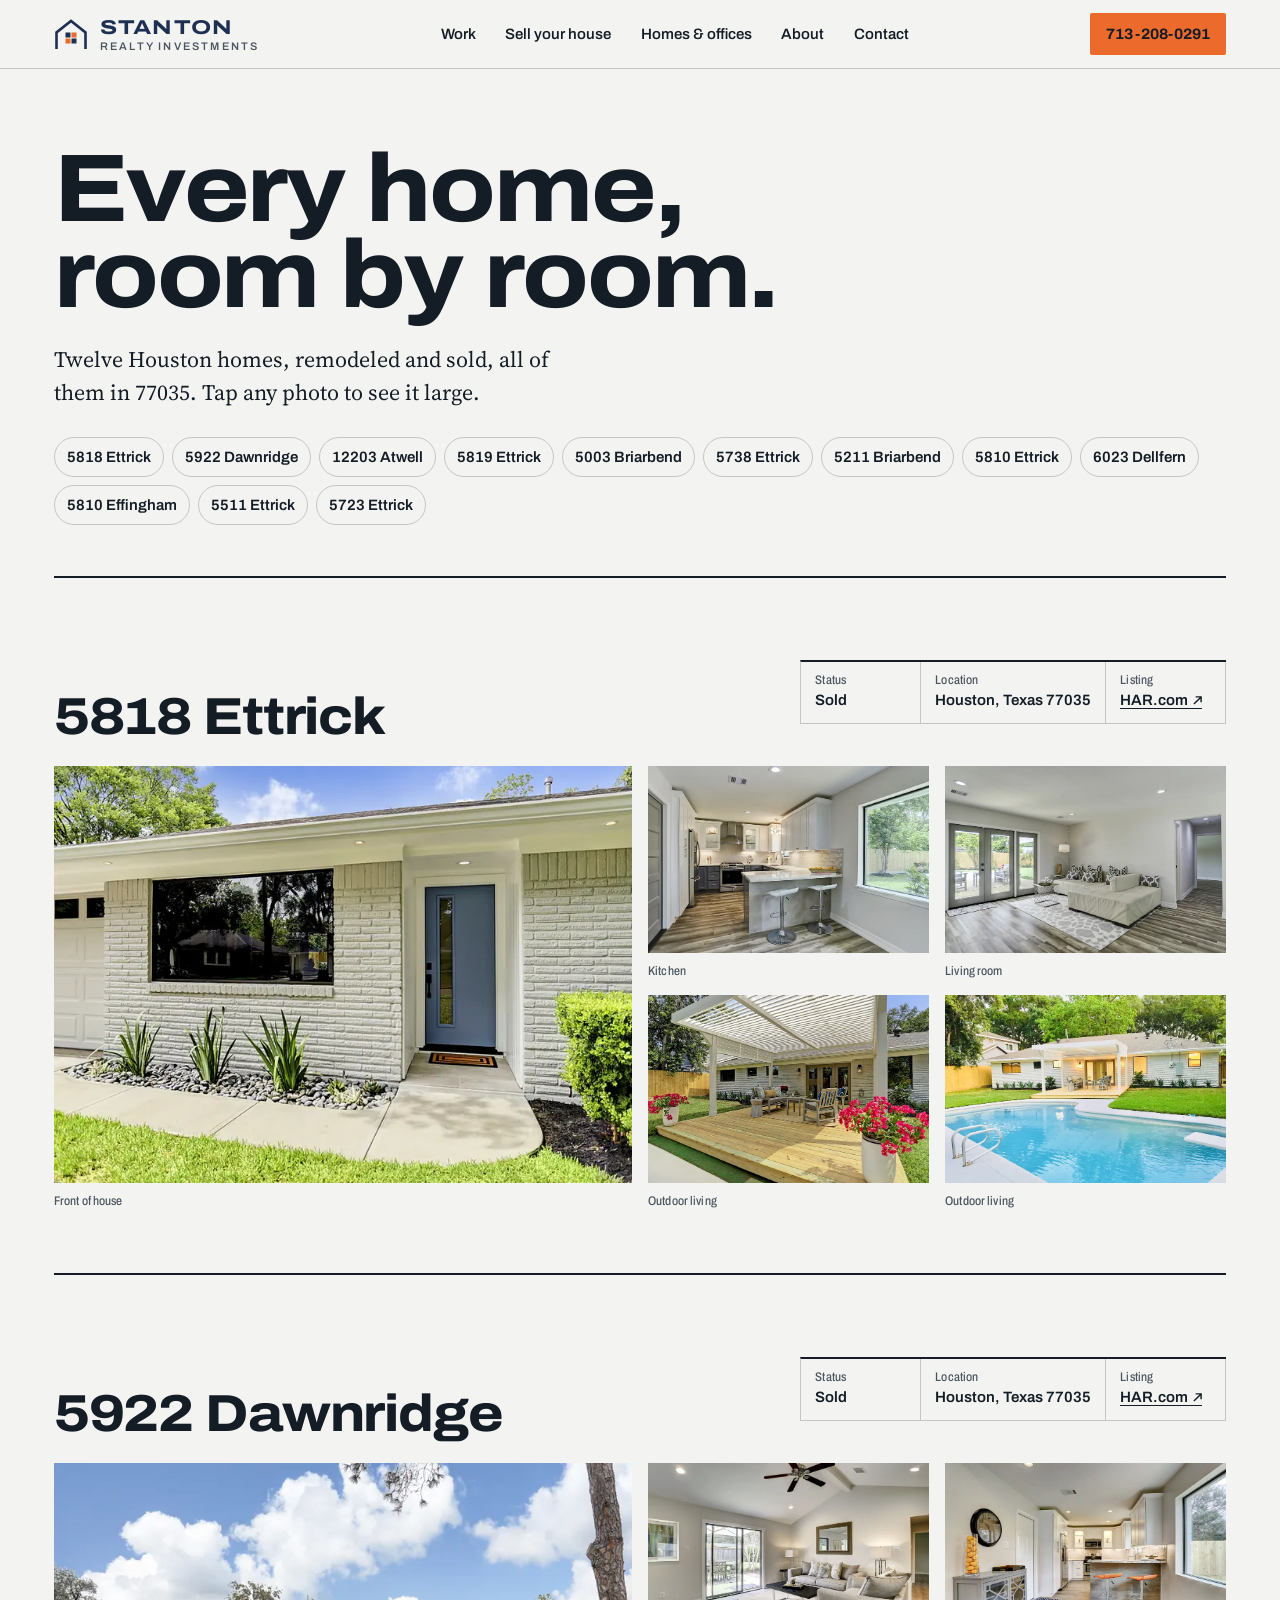
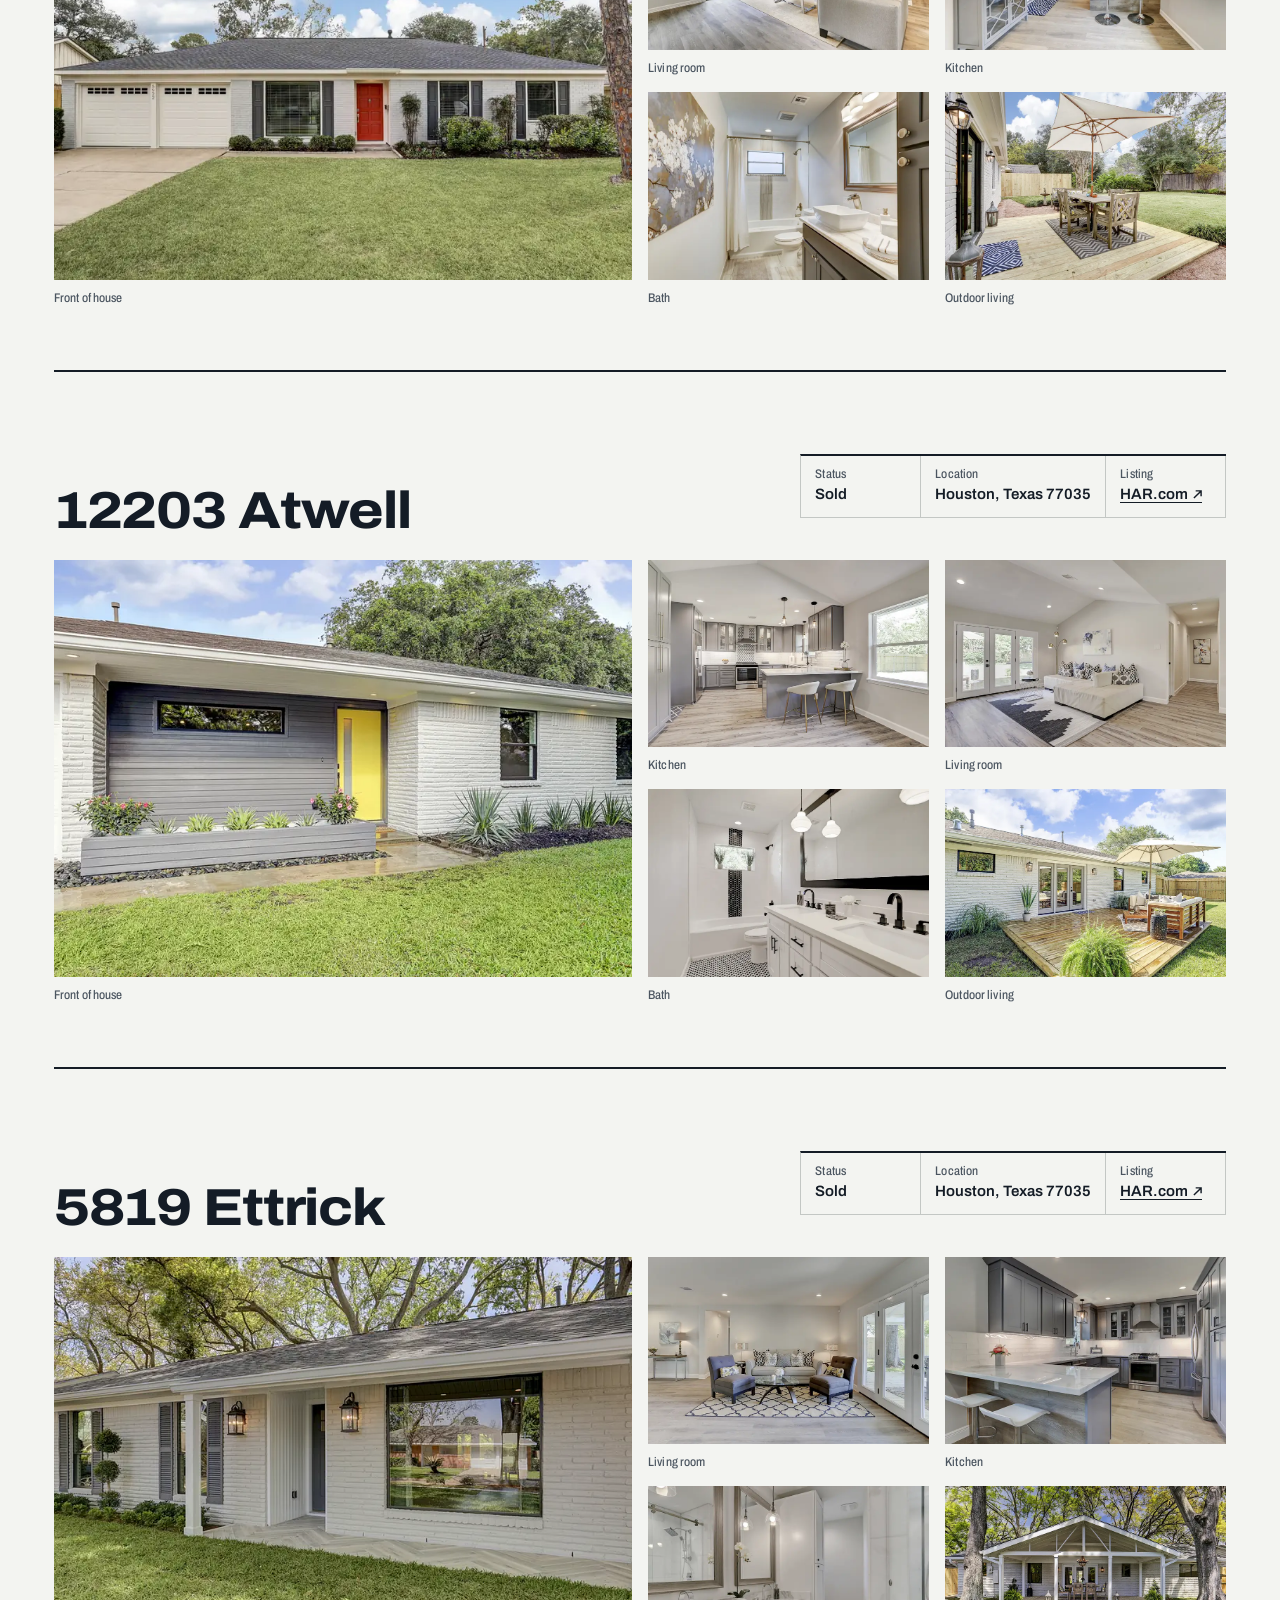
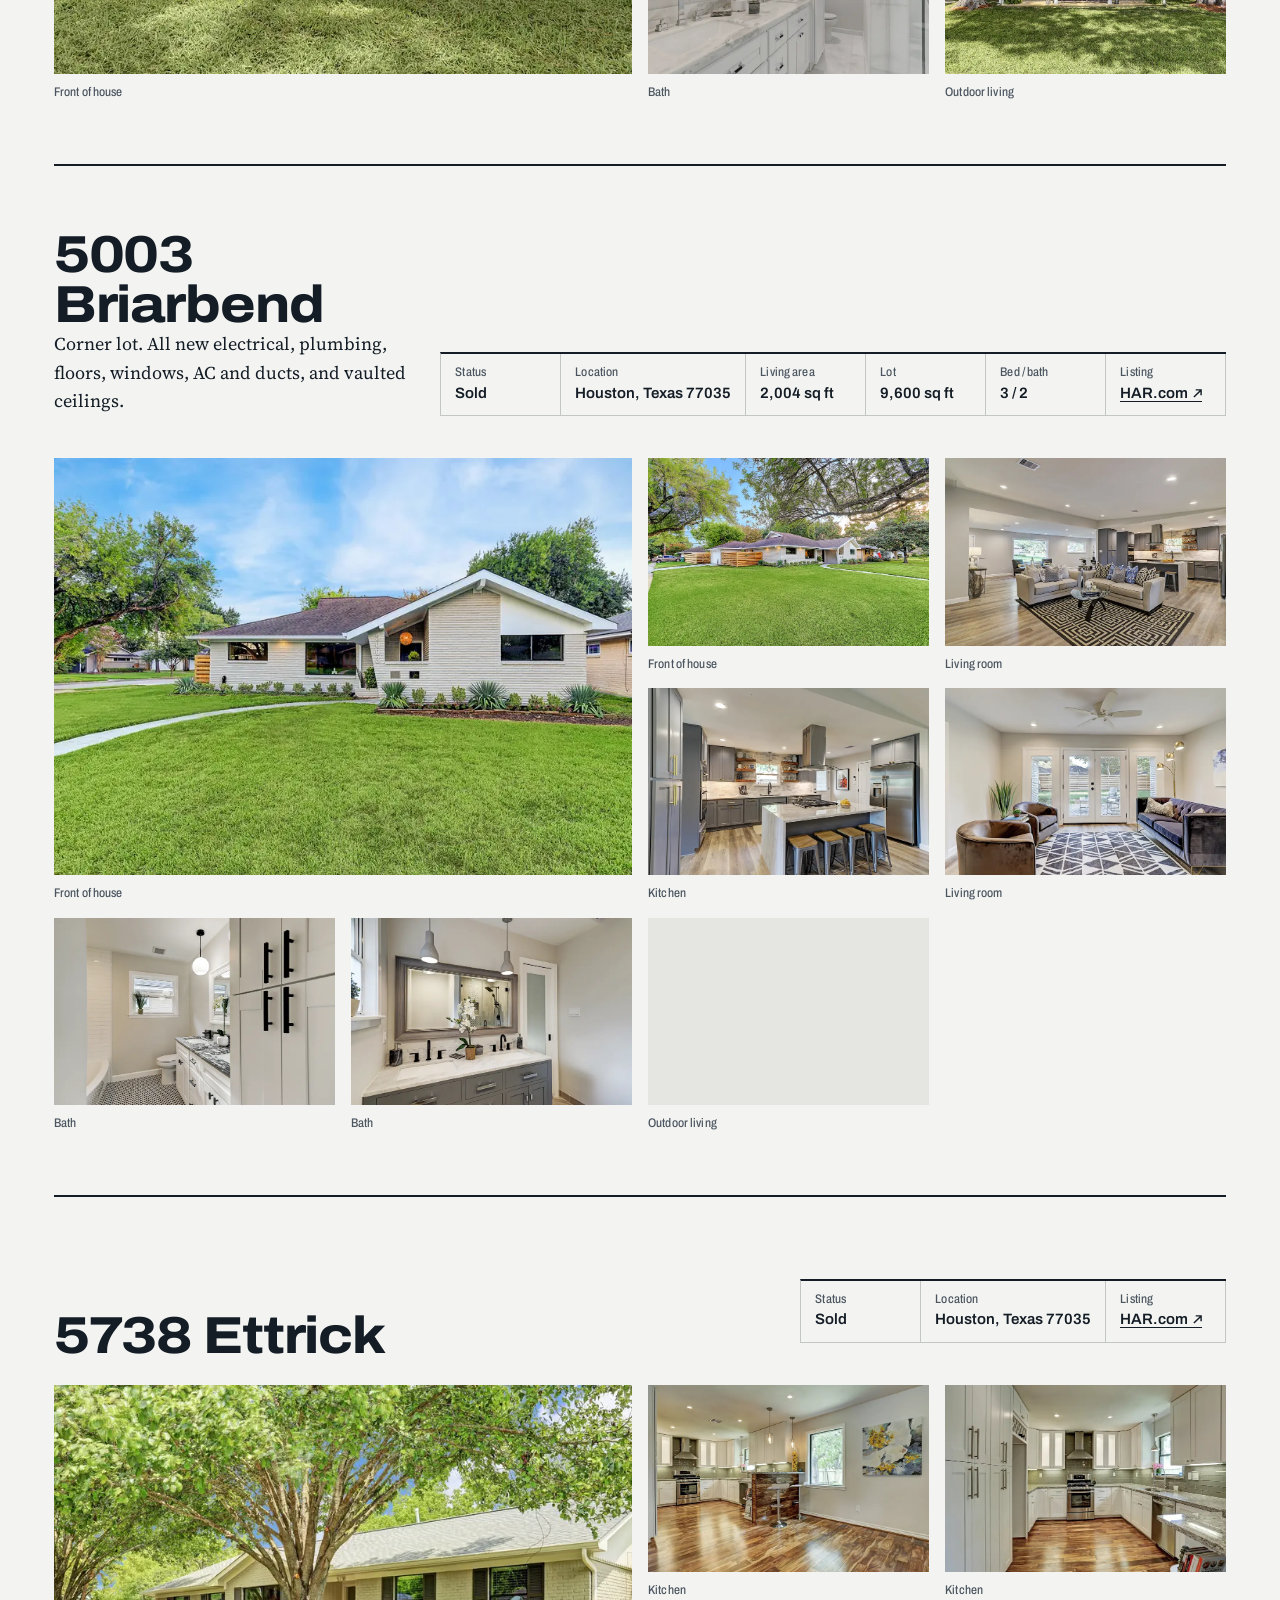
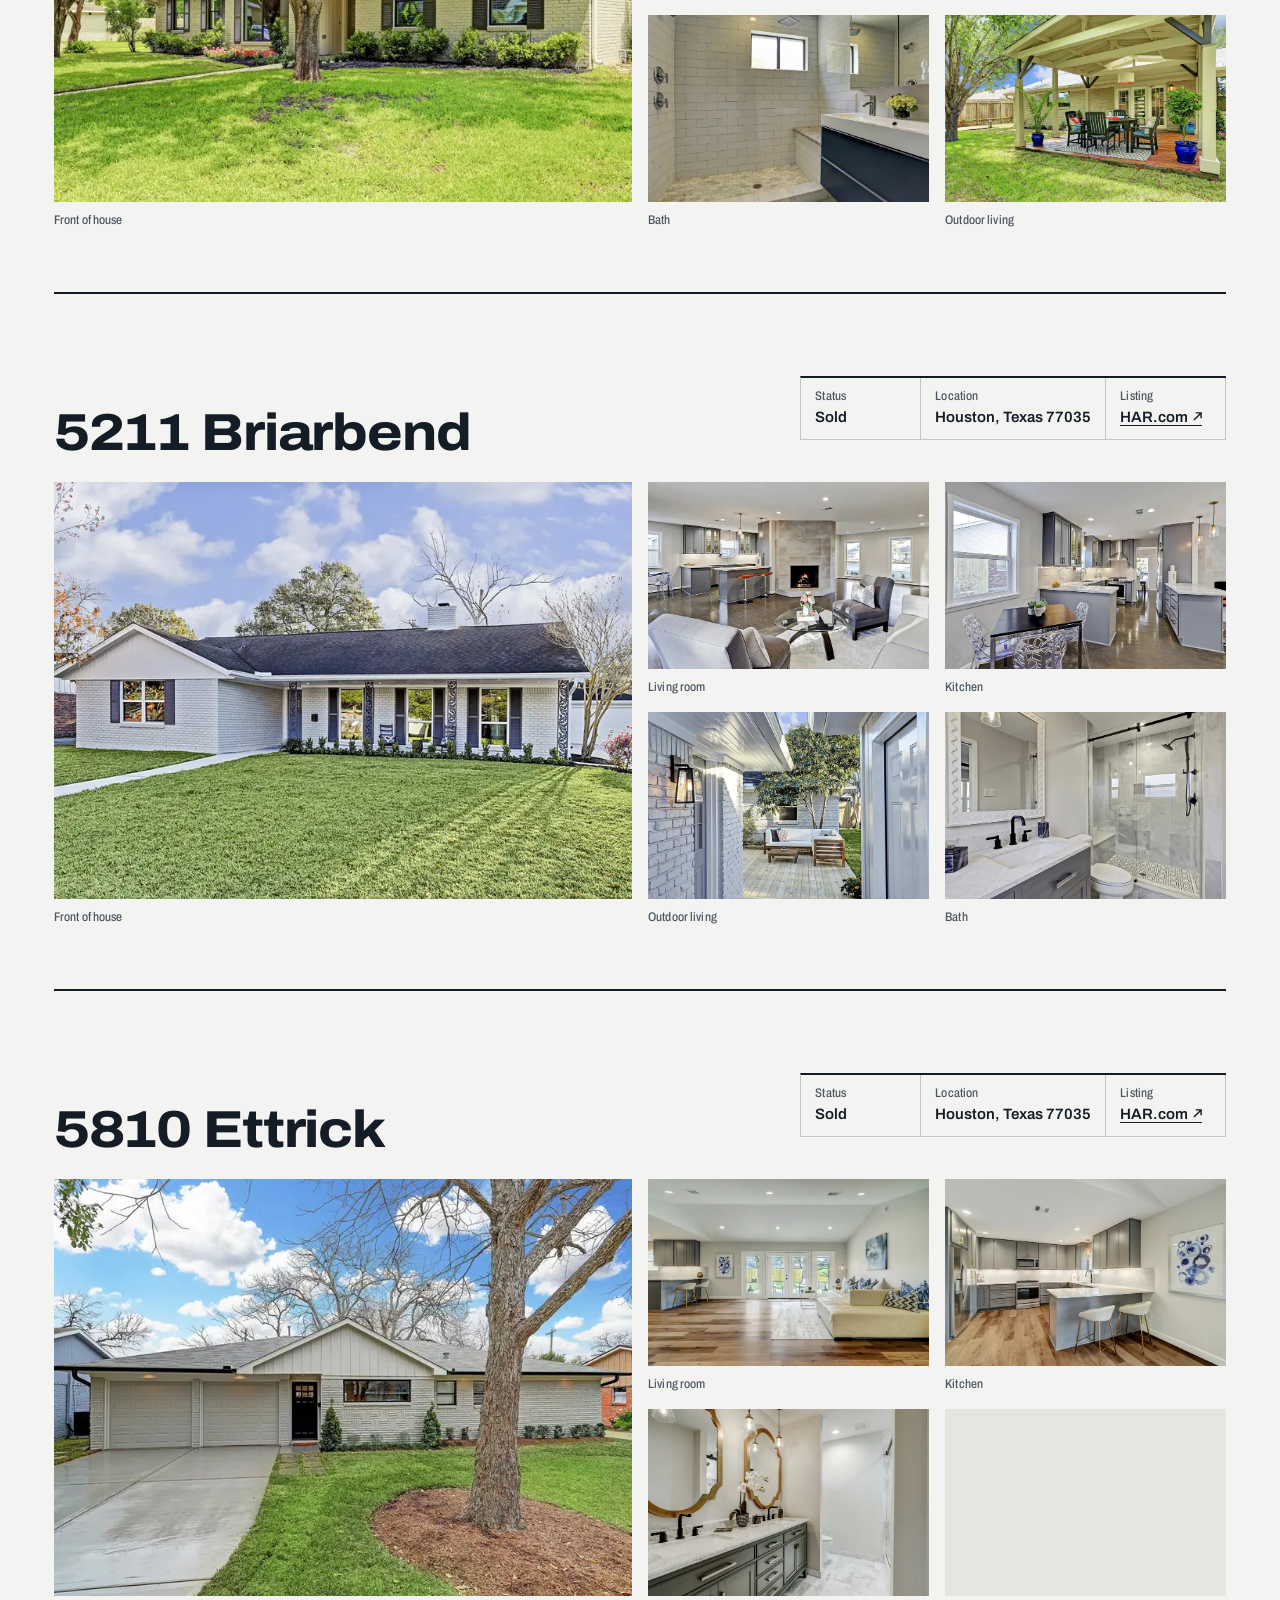
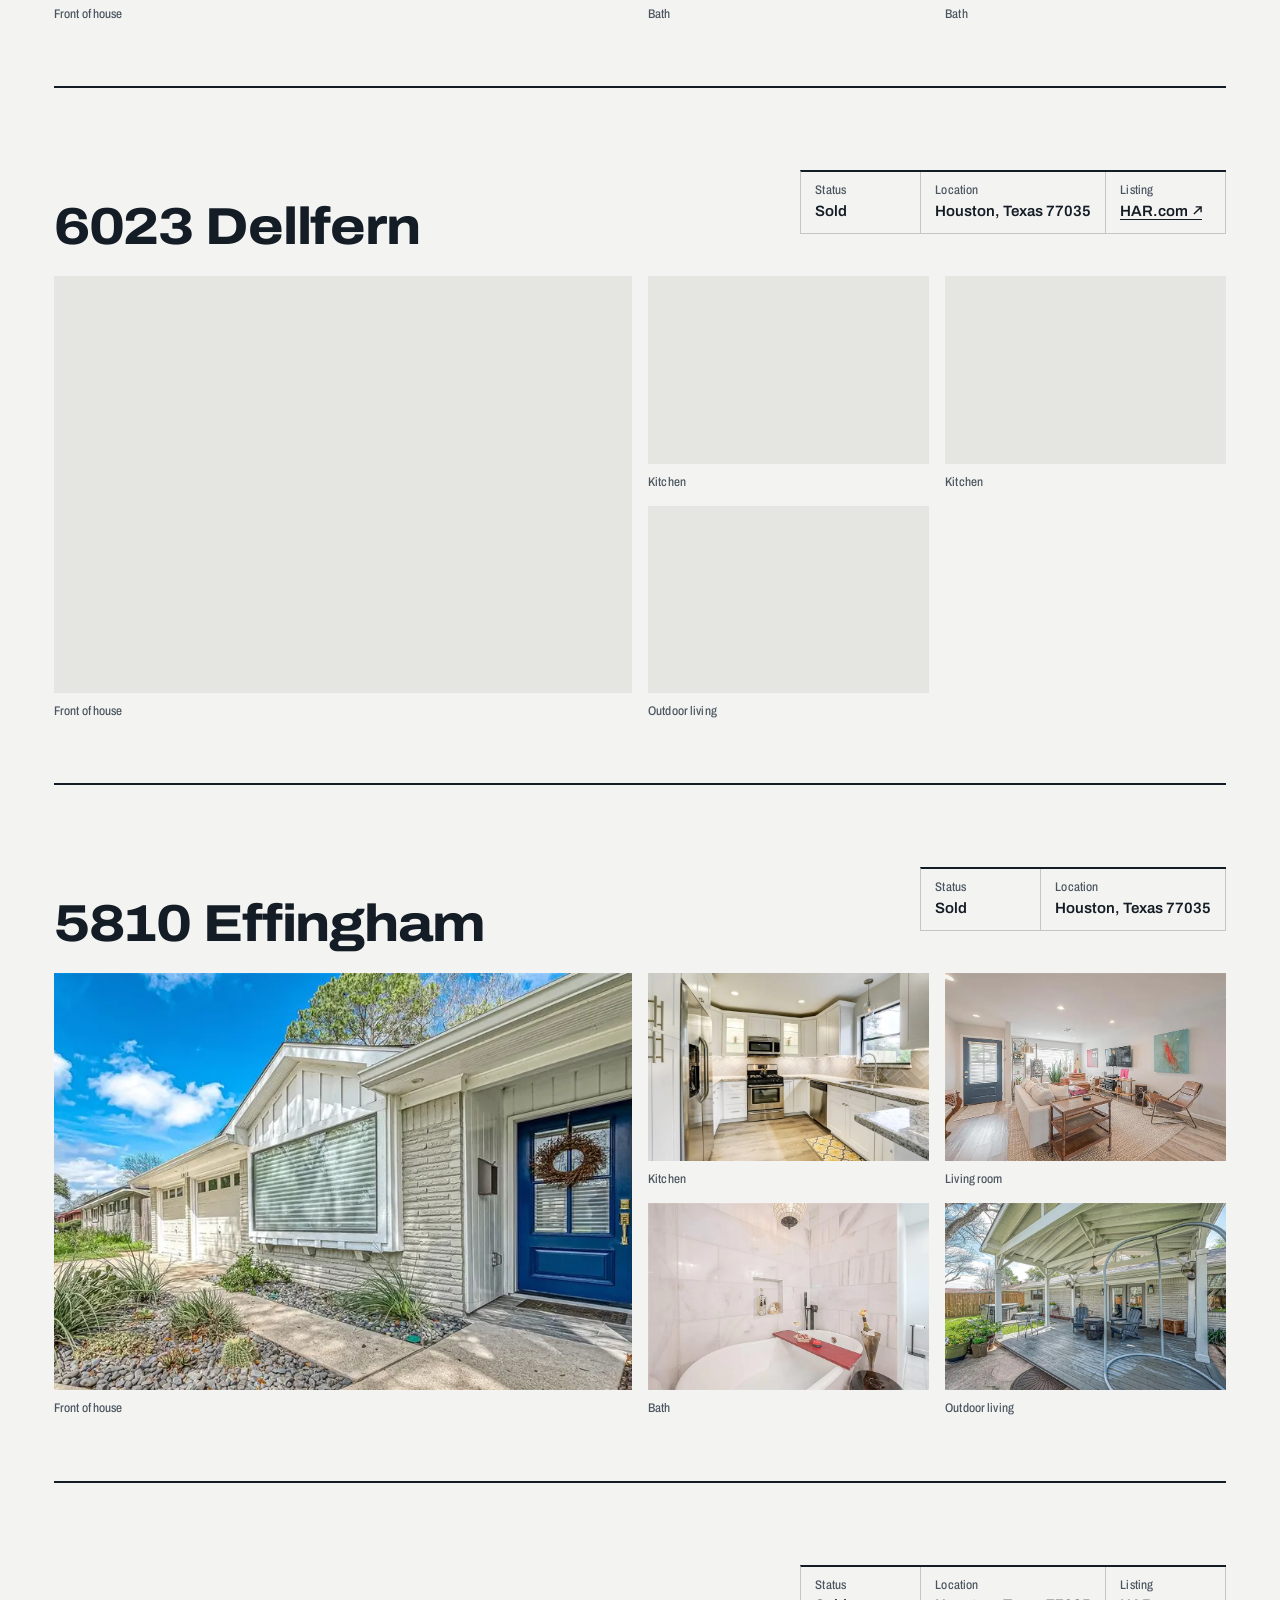
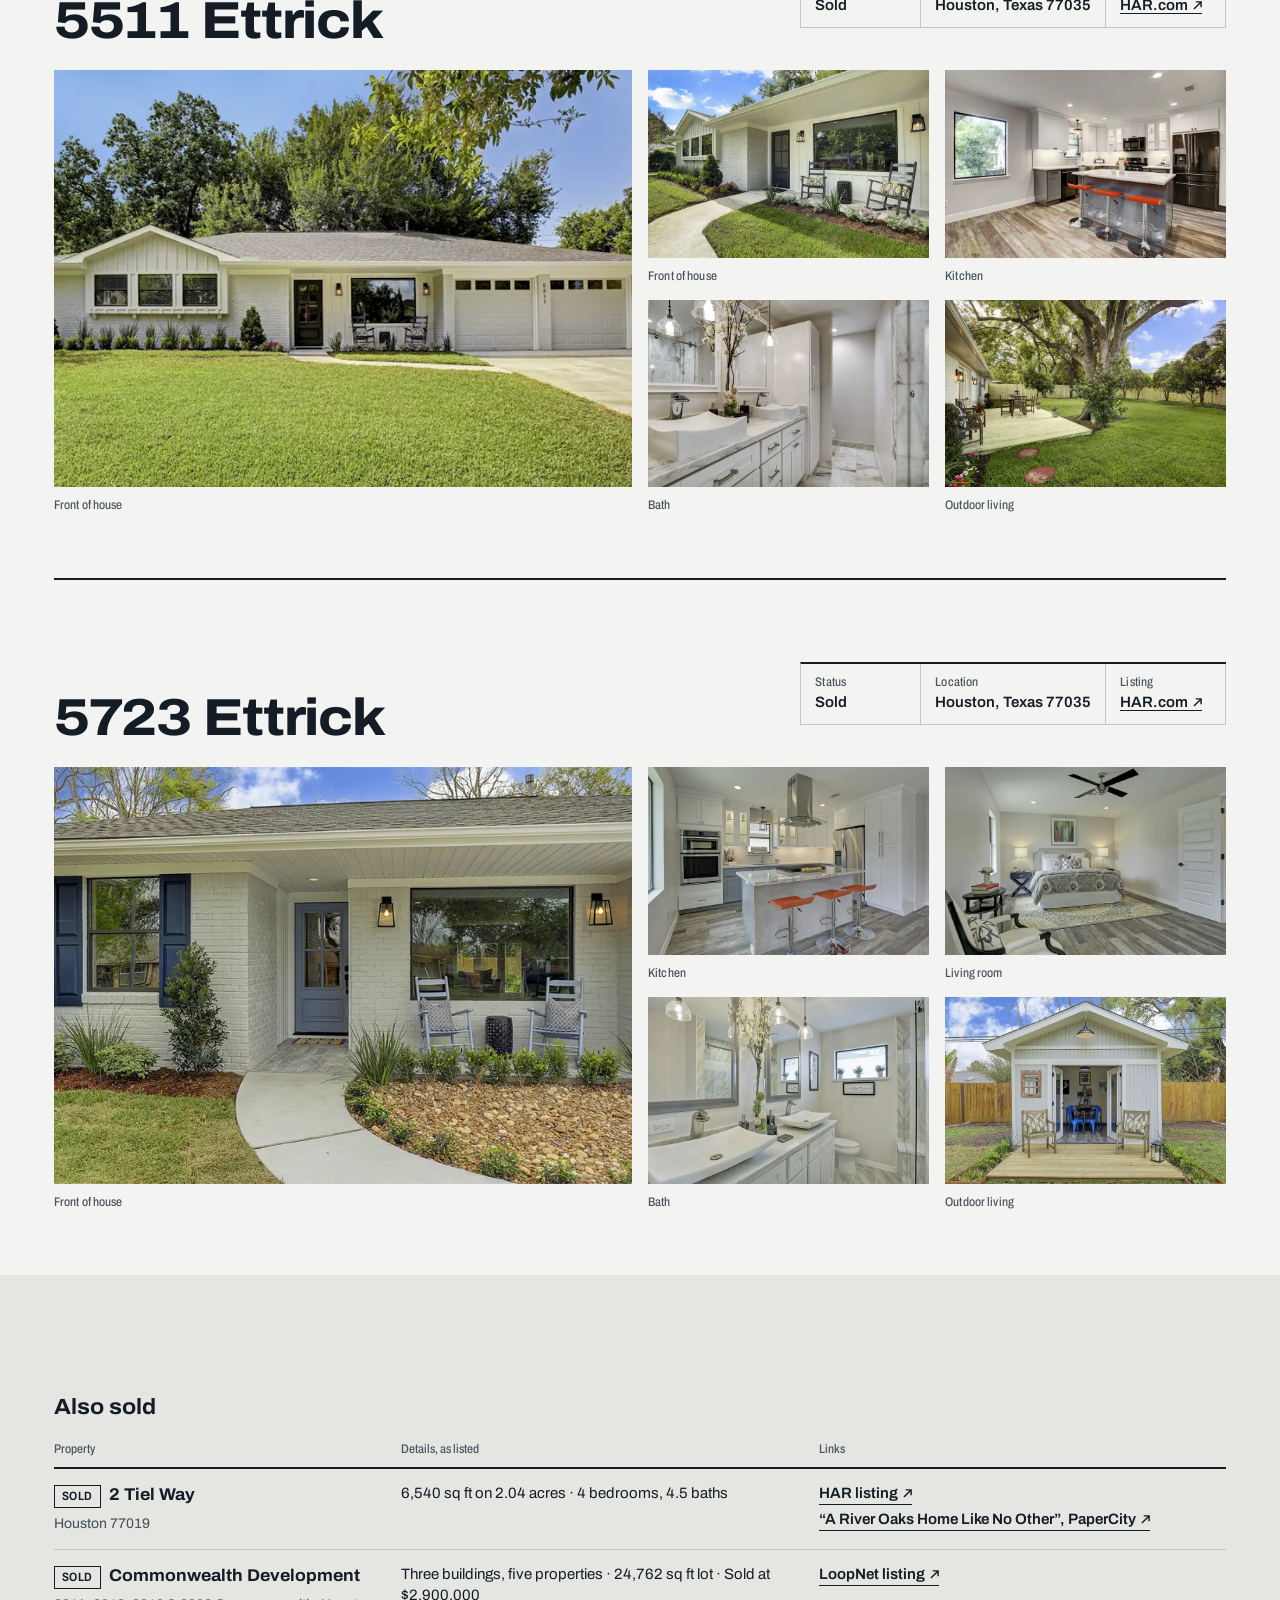
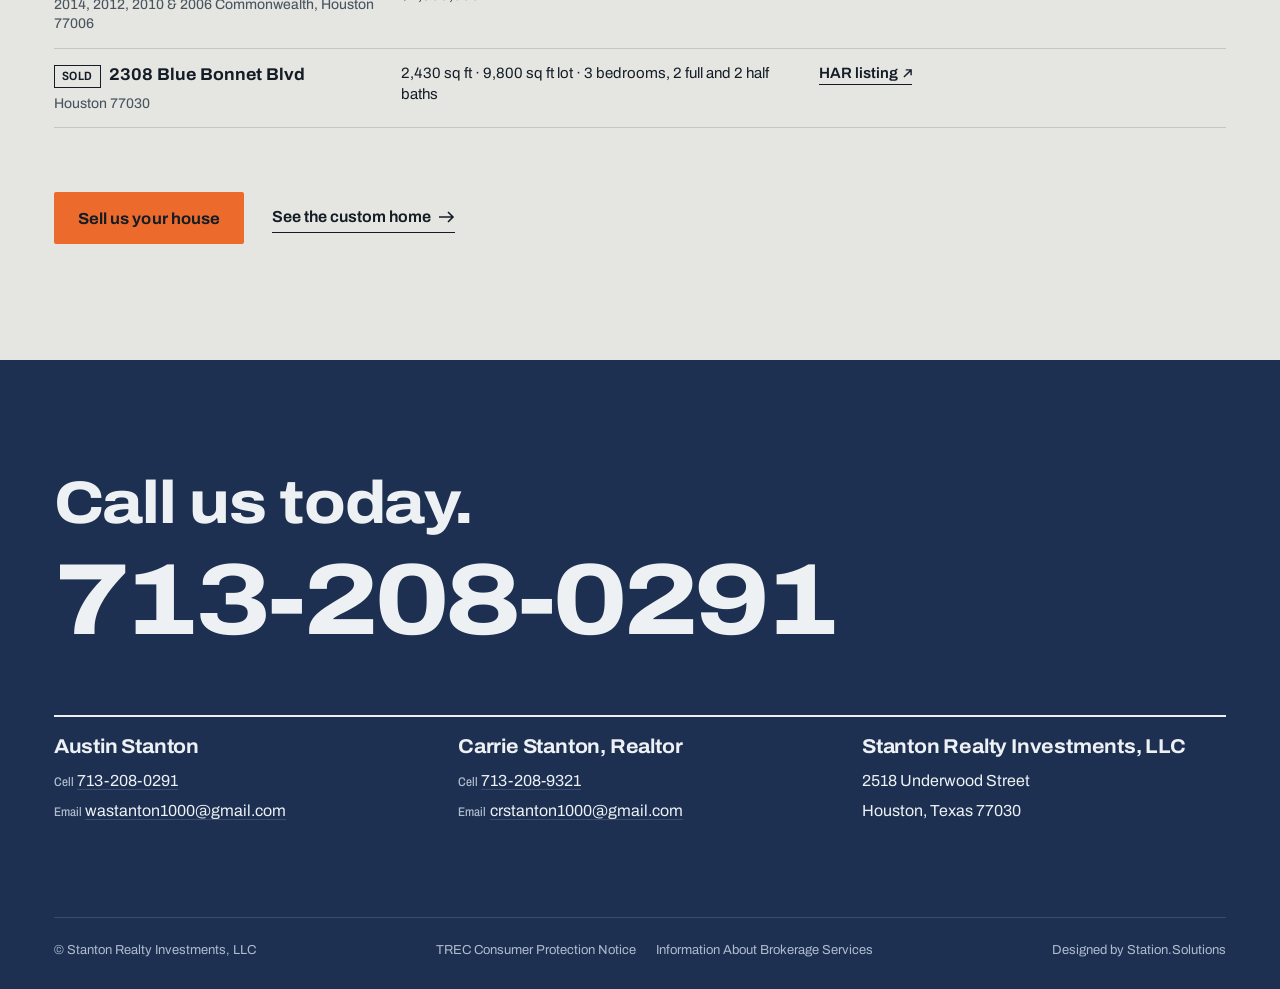
==== work.html @ c5a7e924 "Stanton Realty Investments spec rebuild (noindex)" ====
<!doctype html>
<html lang="en">
<head>
<meta charset="utf-8">
<meta name="viewport" content="width=device-width, initial-scale=1">
<meta name="robots" content="noindex, nofollow">
<title>The record: every home, room by room | Stanton Realty Investments</title>
<meta name="description" content="Twelve Houston homes remodeled and sold by Stanton Realty Investments, photographed room by room, with links to their HAR listings.">
<meta name="theme-color" content="#1d3052">
<meta property="og:title" content="The record: every home, room by room | Stanton Realty Investments">
<meta property="og:description" content="Twelve Houston homes remodeled and sold by Stanton Realty Investments, photographed room by room, with links to their HAR listings.">
<meta property="og:type" content="website">
<meta property="og:image" content="img/underwood-1-1440.webp">
<link rel="icon" href="data:image/svg+xml,%3Csvg xmlns='http://www.w3.org/2000/svg' viewBox='0 0 34 31'%3E%3Cpath d='M2.5 30V13.5L17 2l14.5 11.5V30' fill='none' stroke='%231d3052' stroke-width='3'/%3E%3Crect x='11.5' y='13.5' width='11' height='11' fill='%23ec6a2c'/%3E%3C/svg%3E">
<link rel="preload" href="fonts/archivo-var.woff2" as="font" type="font/woff2" crossorigin>
<link rel="stylesheet" href="css/site.css">
</head>
<body id="top">
<a class="skip" href="#main">Skip to content</a>
<header class="site-header">
  <div class="wrap header-row">
    <a class="brand" href="index.html" aria-label="Stanton Realty Investments, home"><svg viewBox="0 0 34 31" aria-hidden="true"><path d="M2.5 30V13.5L17 2l14.5 11.5V30" fill="none" stroke="currentColor" stroke-width="2.6" stroke-linejoin="miter"/><rect x="11.5" y="13.5" width="5" height="5" fill="currentColor"/><rect x="17.5" y="13.5" width="5" height="5" fill="#ec6a2c"/><rect x="11.5" y="19.5" width="5" height="5" fill="#ec6a2c"/><rect x="17.5" y="19.5" width="5" height="5" fill="currentColor"/></svg><span class="brand-words"><span class="brand-name">STANTON</span><span class="brand-sub">Realty Investments</span></span></a>
    <nav class="nav" aria-label="Main"><a href="index.html#work">Work</a><a href="index.html#sell">Sell your house</a><a href="index.html#homes">Homes & offices</a><a href="index.html#about">About</a><a href="index.html#contact">Contact</a></nav>
    <div class="header-actions">
      <a class="btn btn-primary header-call" href="tel:+17132080291"><span class="call-short">Call</span><span class="call-long">713-208-0291</span></a>
      <button class="menu-btn" type="button" aria-expanded="false" aria-controls="mobile-nav" aria-label="Menu"><span></span></button>
    </div>
  </div>
  <nav class="wrap mobile-nav" id="mobile-nav" aria-label="Main, mobile" hidden><a href="index.html#work">Work</a><a href="index.html#sell">Sell your house</a><a href="index.html#homes">Homes & offices</a><a href="index.html#about">About</a><a href="index.html#contact">Contact</a></nav>
</header>
<main id="main">
  <section class="record-intro">
    <div class="wrap">
      <h1>Every home, room by&nbsp;room.</h1>
      <p class="lede" style="margin-top:24px;max-width:46ch">Twelve Houston homes, remodeled and sold, all of them in 77035. Tap any photo to see it large.</p>
      <nav class="record-nav" aria-label="Homes on this page"><a href="#5818-ettrick">5818 Ettrick</a><a href="#5922-dawnridge">5922 Dawnridge</a><a href="#12203-atwell">12203 Atwell</a><a href="#5819-ettrick">5819 Ettrick</a><a href="#5003-briarbend">5003 Briarbend</a><a href="#5738-ettrick">5738 Ettrick</a><a href="#5211-briarbend">5211 Briarbend</a><a href="#5810-ettrick">5810 Ettrick</a><a href="#6023-dellfern">6023 Dellfern</a><a href="#5810-effingham">5810 Effingham</a><a href="#5511-ettrick">5511 Ettrick</a><a href="#5723-ettrick">5723 Ettrick</a></nav>
    </div>
  </section>
  <div class="wrap">
<section class="project" id="5818-ettrick" aria-labelledby="5818-ettrick-h">
  <div class="project-head"><div><h2 id="5818-ettrick-h">5818 Ettrick</h2></div><dl class="titleblock" style="min-width:min(100%,420px)"><div><dt class="label">Status</dt><dd>Sold</dd></div><div><dt class="label">Location</dt><dd>Houston, Texas 77035</dd></div><div><dt class="label">Listing</dt><dd><a class="ext" href="https://www.har.com/5818-ettrick-drive/sold_84006726" target="_blank" rel="noopener">HAR.com</a></dd></div></dl></div>
  <div class="project-photos"><a class="tile" href="img/5818-ettrick-0-1600.webp" data-open="5818-ettrick" data-i="0"><span class="ph"><img src="img/5818-ettrick-0-800.webp" srcset="img/5818-ettrick-0-800.webp 800w, img/5818-ettrick-0-1600.webp 1600w" sizes="(min-width: 900px) 48vw, 100vw" width="800" height="533" alt="Front of house at 5818 Ettrick, Houston 77035" loading="lazy" decoding="async"></span><span class="label">Front of house</span></a><a class="tile" href="img/5818-ettrick-1-1600.webp" data-open="5818-ettrick" data-i="1"><span class="ph"><img src="img/5818-ettrick-1-800.webp" srcset="img/5818-ettrick-1-800.webp 800w, img/5818-ettrick-1-1600.webp 1600w" sizes="(min-width: 900px) 24vw, 50vw" width="800" height="533" alt="Kitchen at 5818 Ettrick, Houston 77035" loading="lazy" decoding="async"></span><span class="label">Kitchen</span></a><a class="tile" href="img/5818-ettrick-2-1600.webp" data-open="5818-ettrick" data-i="2"><span class="ph"><img src="img/5818-ettrick-2-800.webp" srcset="img/5818-ettrick-2-800.webp 800w, img/5818-ettrick-2-1600.webp 1600w" sizes="(min-width: 900px) 24vw, 50vw" width="800" height="533" alt="Living room at 5818 Ettrick, Houston 77035" loading="lazy" decoding="async"></span><span class="label">Living room</span></a><a class="tile" href="img/5818-ettrick-3-1600.webp" data-open="5818-ettrick" data-i="3"><span class="ph"><img src="img/5818-ettrick-3-800.webp" srcset="img/5818-ettrick-3-800.webp 800w, img/5818-ettrick-3-1600.webp 1600w" sizes="(min-width: 900px) 24vw, 50vw" width="800" height="533" alt="Outdoor living at 5818 Ettrick, Houston 77035" loading="lazy" decoding="async"></span><span class="label">Outdoor living</span></a><a class="tile" href="img/5818-ettrick-4-1600.webp" data-open="5818-ettrick" data-i="4"><span class="ph"><img src="img/5818-ettrick-4-800.webp" srcset="img/5818-ettrick-4-800.webp 800w, img/5818-ettrick-4-1600.webp 1440w" sizes="(min-width: 900px) 24vw, 50vw" width="800" height="600" alt="Outdoor living at 5818 Ettrick, Houston 77035" loading="lazy" decoding="async"></span><span class="label">Outdoor living</span></a></div>
</section>
<section class="project" id="5922-dawnridge" aria-labelledby="5922-dawnridge-h">
  <div class="project-head"><div><h2 id="5922-dawnridge-h">5922 Dawnridge</h2></div><dl class="titleblock" style="min-width:min(100%,420px)"><div><dt class="label">Status</dt><dd>Sold</dd></div><div><dt class="label">Location</dt><dd>Houston, Texas 77035</dd></div><div><dt class="label">Listing</dt><dd><a class="ext" href="https://www.har.com/5922-dawnridge-dr/sold_99470034" target="_blank" rel="noopener">HAR.com</a></dd></div></dl></div>
  <div class="project-photos"><a class="tile" href="img/5922-dawnridge-0-1600.webp" data-open="5922-dawnridge" data-i="0"><span class="ph"><img src="img/5922-dawnridge-0-800.webp" srcset="img/5922-dawnridge-0-800.webp 800w, img/5922-dawnridge-0-1600.webp 1600w" sizes="(min-width: 900px) 48vw, 100vw" width="800" height="533" alt="Front of house at 5922 Dawnridge, Houston 77035" loading="lazy" decoding="async"></span><span class="label">Front of house</span></a><a class="tile" href="img/5922-dawnridge-1-1600.webp" data-open="5922-dawnridge" data-i="1"><span class="ph"><img src="img/5922-dawnridge-1-800.webp" srcset="img/5922-dawnridge-1-800.webp 800w, img/5922-dawnridge-1-1600.webp 1600w" sizes="(min-width: 900px) 24vw, 50vw" width="800" height="533" alt="Living room at 5922 Dawnridge, Houston 77035" loading="lazy" decoding="async"></span><span class="label">Living room</span></a><a class="tile" href="img/5922-dawnridge-2-1600.webp" data-open="5922-dawnridge" data-i="2"><span class="ph"><img src="img/5922-dawnridge-2-800.webp" srcset="img/5922-dawnridge-2-800.webp 800w, img/5922-dawnridge-2-1600.webp 1600w" sizes="(min-width: 900px) 24vw, 50vw" width="800" height="533" alt="Kitchen at 5922 Dawnridge, Houston 77035" loading="lazy" decoding="async"></span><span class="label">Kitchen</span></a><a class="tile" href="img/5922-dawnridge-3-1600.webp" data-open="5922-dawnridge" data-i="3"><span class="ph"><img src="img/5922-dawnridge-3-800.webp" srcset="img/5922-dawnridge-3-800.webp 800w, img/5922-dawnridge-3-1600.webp 1600w" sizes="(min-width: 900px) 24vw, 50vw" width="800" height="532" alt="Bath at 5922 Dawnridge, Houston 77035" loading="lazy" decoding="async"></span><span class="label">Bath</span></a><a class="tile" href="img/5922-dawnridge-4-1600.webp" data-open="5922-dawnridge" data-i="4"><span class="ph"><img src="img/5922-dawnridge-4-800.webp" srcset="img/5922-dawnridge-4-800.webp 800w, img/5922-dawnridge-4-1600.webp 1600w" sizes="(min-width: 900px) 24vw, 50vw" width="800" height="533" alt="Outdoor living at 5922 Dawnridge, Houston 77035" loading="lazy" decoding="async"></span><span class="label">Outdoor living</span></a></div>
</section>
<section class="project" id="12203-atwell" aria-labelledby="12203-atwell-h">
  <div class="project-head"><div><h2 id="12203-atwell-h">12203 Atwell</h2></div><dl class="titleblock" style="min-width:min(100%,420px)"><div><dt class="label">Status</dt><dd>Sold</dd></div><div><dt class="label">Location</dt><dd>Houston, Texas 77035</dd></div><div><dt class="label">Listing</dt><dd><a class="ext" href="https://www.har.com/homedetail/12203-atwell-dr-houston-tx-77035/11870845" target="_blank" rel="noopener">HAR.com</a></dd></div></dl></div>
  <div class="project-photos"><a class="tile" href="img/12203-atwell-0-1600.webp" data-open="12203-atwell" data-i="0"><span class="ph"><img src="img/12203-atwell-0-800.webp" srcset="img/12203-atwell-0-800.webp 800w, img/12203-atwell-0-1600.webp 1600w" sizes="(min-width: 900px) 48vw, 100vw" width="800" height="533" alt="Front of house at 12203 Atwell, Houston 77035" loading="lazy" decoding="async"></span><span class="label">Front of house</span></a><a class="tile" href="img/12203-atwell-1-1600.webp" data-open="12203-atwell" data-i="1"><span class="ph"><img src="img/12203-atwell-1-800.webp" srcset="img/12203-atwell-1-800.webp 800w, img/12203-atwell-1-1600.webp 1600w" sizes="(min-width: 900px) 24vw, 50vw" width="800" height="533" alt="Kitchen at 12203 Atwell, Houston 77035" loading="lazy" decoding="async"></span><span class="label">Kitchen</span></a><a class="tile" href="img/12203-atwell-2-1600.webp" data-open="12203-atwell" data-i="2"><span class="ph"><img src="img/12203-atwell-2-800.webp" srcset="img/12203-atwell-2-800.webp 800w, img/12203-atwell-2-1600.webp 1600w" sizes="(min-width: 900px) 24vw, 50vw" width="800" height="533" alt="Living room at 12203 Atwell, Houston 77035" loading="lazy" decoding="async"></span><span class="label">Living room</span></a><a class="tile" href="img/12203-atwell-3-1600.webp" data-open="12203-atwell" data-i="3"><span class="ph"><img src="img/12203-atwell-3-800.webp" srcset="img/12203-atwell-3-800.webp 800w, img/12203-atwell-3-1600.webp 1600w" sizes="(min-width: 900px) 24vw, 50vw" width="800" height="533" alt="Bath at 12203 Atwell, Houston 77035" loading="lazy" decoding="async"></span><span class="label">Bath</span></a><a class="tile" href="img/12203-atwell-4-1600.webp" data-open="12203-atwell" data-i="4"><span class="ph"><img src="img/12203-atwell-4-800.webp" srcset="img/12203-atwell-4-800.webp 800w, img/12203-atwell-4-1600.webp 1600w" sizes="(min-width: 900px) 24vw, 50vw" width="800" height="533" alt="Outdoor living at 12203 Atwell, Houston 77035" loading="lazy" decoding="async"></span><span class="label">Outdoor living</span></a></div>
</section>
<section class="project" id="5819-ettrick" aria-labelledby="5819-ettrick-h">
  <div class="project-head"><div><h2 id="5819-ettrick-h">5819 Ettrick</h2></div><dl class="titleblock" style="min-width:min(100%,420px)"><div><dt class="label">Status</dt><dd>Sold</dd></div><div><dt class="label">Location</dt><dd>Houston, Texas 77035</dd></div><div><dt class="label">Listing</dt><dd><a class="ext" href="https://www.har.com/5819-ettrick-drive/sold_92174439" target="_blank" rel="noopener">HAR.com</a></dd></div></dl></div>
  <div class="project-photos"><a class="tile" href="img/5819-ettrick-0-1600.webp" data-open="5819-ettrick" data-i="0"><span class="ph"><img src="img/5819-ettrick-0-800.webp" srcset="img/5819-ettrick-0-800.webp 800w, img/5819-ettrick-0-1600.webp 1600w" sizes="(min-width: 900px) 48vw, 100vw" width="800" height="533" alt="Front of house at 5819 Ettrick, Houston 77035" loading="lazy" decoding="async"></span><span class="label">Front of house</span></a><a class="tile" href="img/5819-ettrick-1-1600.webp" data-open="5819-ettrick" data-i="1"><span class="ph"><img src="img/5819-ettrick-1-800.webp" srcset="img/5819-ettrick-1-800.webp 800w, img/5819-ettrick-1-1600.webp 1600w" sizes="(min-width: 900px) 24vw, 50vw" width="800" height="533" alt="Living room at 5819 Ettrick, Houston 77035" loading="lazy" decoding="async"></span><span class="label">Living room</span></a><a class="tile" href="img/5819-ettrick-2-1600.webp" data-open="5819-ettrick" data-i="2"><span class="ph"><img src="img/5819-ettrick-2-800.webp" srcset="img/5819-ettrick-2-800.webp 800w, img/5819-ettrick-2-1600.webp 1600w" sizes="(min-width: 900px) 24vw, 50vw" width="800" height="534" alt="Kitchen at 5819 Ettrick, Houston 77035" loading="lazy" decoding="async"></span><span class="label">Kitchen</span></a><a class="tile" href="img/5819-ettrick-3-1600.webp" data-open="5819-ettrick" data-i="3"><span class="ph"><img src="img/5819-ettrick-3-800.webp" srcset="img/5819-ettrick-3-800.webp 800w, img/5819-ettrick-3-1600.webp 1600w" sizes="(min-width: 900px) 24vw, 50vw" width="800" height="534" alt="Bath at 5819 Ettrick, Houston 77035" loading="lazy" decoding="async"></span><span class="label">Bath</span></a><a class="tile" href="img/5819-ettrick-4-1600.webp" data-open="5819-ettrick" data-i="4"><span class="ph"><img src="img/5819-ettrick-4-800.webp" srcset="img/5819-ettrick-4-800.webp 800w, img/5819-ettrick-4-1600.webp 1600w" sizes="(min-width: 900px) 24vw, 50vw" width="800" height="533" alt="Outdoor living at 5819 Ettrick, Houston 77035" loading="lazy" decoding="async"></span><span class="label">Outdoor living</span></a></div>
</section>
<section class="project" id="5003-briarbend" aria-labelledby="5003-briarbend-h">
  <div class="project-head"><div><h2 id="5003-briarbend-h">5003 Briarbend</h2><p class="note">Corner lot. All new electrical, plumbing, floors, windows, AC and ducts, and vaulted ceilings.</p></div><dl class="titleblock" style="min-width:min(100%,420px)"><div><dt class="label">Status</dt><dd>Sold</dd></div><div><dt class="label">Location</dt><dd>Houston, Texas 77035</dd></div><div><dt class="label">Living area</dt><dd>2,004 sq ft</dd></div><div><dt class="label">Lot</dt><dd>9,600 sq ft</dd></div><div><dt class="label">Bed / bath</dt><dd>3 / 2</dd></div><div><dt class="label">Listing</dt><dd><a class="ext" href="https://www.har.com/homedetail/5003-briarbend-dr-houston-tx-77035/3241283" target="_blank" rel="noopener">HAR.com</a></dd></div></dl></div>
  <div class="project-photos"><a class="tile" href="img/5003-briarbend-0-1600.webp" data-open="5003-briarbend" data-i="0"><span class="ph"><img src="img/5003-briarbend-0-800.webp" srcset="img/5003-briarbend-0-800.webp 800w, img/5003-briarbend-0-1600.webp 1600w" sizes="(min-width: 900px) 48vw, 100vw" width="800" height="533" alt="Front of house at 5003 Briarbend, Houston 77035" loading="lazy" decoding="async"></span><span class="label">Front of house</span></a><a class="tile" href="img/5003-briarbend-1-1600.webp" data-open="5003-briarbend" data-i="1"><span class="ph"><img src="img/5003-briarbend-1-800.webp" srcset="img/5003-briarbend-1-800.webp 800w, img/5003-briarbend-1-1600.webp 1600w" sizes="(min-width: 900px) 24vw, 50vw" width="800" height="533" alt="Front of house at 5003 Briarbend, Houston 77035" loading="lazy" decoding="async"></span><span class="label">Front of house</span></a><a class="tile" href="img/5003-briarbend-2-1600.webp" data-open="5003-briarbend" data-i="2"><span class="ph"><img src="img/5003-briarbend-2-800.webp" srcset="img/5003-briarbend-2-800.webp 800w, img/5003-briarbend-2-1600.webp 1600w" sizes="(min-width: 900px) 24vw, 50vw" width="800" height="533" alt="Living room at 5003 Briarbend, Houston 77035" loading="lazy" decoding="async"></span><span class="label">Living room</span></a><a class="tile" href="img/5003-briarbend-3-1600.webp" data-open="5003-briarbend" data-i="3"><span class="ph"><img src="img/5003-briarbend-3-800.webp" srcset="img/5003-briarbend-3-800.webp 800w, img/5003-briarbend-3-1600.webp 1600w" sizes="(min-width: 900px) 24vw, 50vw" width="800" height="533" alt="Kitchen at 5003 Briarbend, Houston 77035" loading="lazy" decoding="async"></span><span class="label">Kitchen</span></a><a class="tile" href="img/5003-briarbend-4-1600.webp" data-open="5003-briarbend" data-i="4"><span class="ph"><img src="img/5003-briarbend-4-800.webp" srcset="img/5003-briarbend-4-800.webp 800w, img/5003-briarbend-4-1600.webp 1600w" sizes="(min-width: 900px) 24vw, 50vw" width="800" height="533" alt="Living room at 5003 Briarbend, Houston 77035" loading="lazy" decoding="async"></span><span class="label">Living room</span></a><a class="tile" href="img/5003-briarbend-5-1600.webp" data-open="5003-briarbend" data-i="5"><span class="ph"><img src="img/5003-briarbend-5-800.webp" srcset="img/5003-briarbend-5-800.webp 800w, img/5003-briarbend-5-1600.webp 1600w" sizes="(min-width: 900px) 24vw, 50vw" width="800" height="533" alt="Bath at 5003 Briarbend, Houston 77035" loading="lazy" decoding="async"></span><span class="label">Bath</span></a><a class="tile" href="img/5003-briarbend-6-1600.webp" data-open="5003-briarbend" data-i="6"><span class="ph"><img src="img/5003-briarbend-6-800.webp" srcset="img/5003-briarbend-6-800.webp 800w, img/5003-briarbend-6-1600.webp 1600w" sizes="(min-width: 900px) 24vw, 50vw" width="800" height="533" alt="Bath at 5003 Briarbend, Houston 77035" loading="lazy" decoding="async"></span><span class="label">Bath</span></a><a class="tile" href="img/5003-briarbend-7-1600.webp" data-open="5003-briarbend" data-i="7"><span class="ph"><img src="img/5003-briarbend-7-800.webp" srcset="img/5003-briarbend-7-800.webp 800w, img/5003-briarbend-7-1600.webp 1600w" sizes="(min-width: 900px) 24vw, 50vw" width="800" height="533" alt="Outdoor living at 5003 Briarbend, Houston 77035" loading="lazy" decoding="async"></span><span class="label">Outdoor living</span></a></div>
</section>
<section class="project" id="5738-ettrick" aria-labelledby="5738-ettrick-h">
  <div class="project-head"><div><h2 id="5738-ettrick-h">5738 Ettrick</h2></div><dl class="titleblock" style="min-width:min(100%,420px)"><div><dt class="label">Status</dt><dd>Sold</dd></div><div><dt class="label">Location</dt><dd>Houston, Texas 77035</dd></div><div><dt class="label">Listing</dt><dd><a class="ext" href="https://www.har.com/5738-ettrick-dr/sale_9058768" target="_blank" rel="noopener">HAR.com</a></dd></div></dl></div>
  <div class="project-photos"><a class="tile" href="img/5738-ettrick-0-1600.webp" data-open="5738-ettrick" data-i="0"><span class="ph"><img src="img/5738-ettrick-0-800.webp" srcset="img/5738-ettrick-0-800.webp 800w, img/5738-ettrick-0-1600.webp 1600w" sizes="(min-width: 900px) 48vw, 100vw" width="800" height="533" alt="Front of house at 5738 Ettrick, Houston 77035" loading="lazy" decoding="async"></span><span class="label">Front of house</span></a><a class="tile" href="img/5738-ettrick-1-1600.webp" data-open="5738-ettrick" data-i="1"><span class="ph"><img src="img/5738-ettrick-1-800.webp" srcset="img/5738-ettrick-1-800.webp 800w, img/5738-ettrick-1-1600.webp 1600w" sizes="(min-width: 900px) 24vw, 50vw" width="800" height="533" alt="Kitchen at 5738 Ettrick, Houston 77035" loading="lazy" decoding="async"></span><span class="label">Kitchen</span></a><a class="tile" href="img/5738-ettrick-2-1600.webp" data-open="5738-ettrick" data-i="2"><span class="ph"><img src="img/5738-ettrick-2-800.webp" srcset="img/5738-ettrick-2-800.webp 800w, img/5738-ettrick-2-1600.webp 1600w" sizes="(min-width: 900px) 24vw, 50vw" width="800" height="533" alt="Kitchen at 5738 Ettrick, Houston 77035" loading="lazy" decoding="async"></span><span class="label">Kitchen</span></a><a class="tile" href="img/5738-ettrick-3-1600.webp" data-open="5738-ettrick" data-i="3"><span class="ph"><img src="img/5738-ettrick-3-800.webp" srcset="img/5738-ettrick-3-800.webp 800w, img/5738-ettrick-3-1600.webp 1600w" sizes="(min-width: 900px) 24vw, 50vw" width="800" height="533" alt="Bath at 5738 Ettrick, Houston 77035" loading="lazy" decoding="async"></span><span class="label">Bath</span></a><a class="tile" href="img/5738-ettrick-4-1600.webp" data-open="5738-ettrick" data-i="4"><span class="ph"><img src="img/5738-ettrick-4-800.webp" srcset="img/5738-ettrick-4-800.webp 800w, img/5738-ettrick-4-1600.webp 1600w" sizes="(min-width: 900px) 24vw, 50vw" width="800" height="533" alt="Outdoor living at 5738 Ettrick, Houston 77035" loading="lazy" decoding="async"></span><span class="label">Outdoor living</span></a></div>
</section>
<section class="project" id="5211-briarbend" aria-labelledby="5211-briarbend-h">
  <div class="project-head"><div><h2 id="5211-briarbend-h">5211 Briarbend</h2></div><dl class="titleblock" style="min-width:min(100%,420px)"><div><dt class="label">Status</dt><dd>Sold</dd></div><div><dt class="label">Location</dt><dd>Houston, Texas 77035</dd></div><div><dt class="label">Listing</dt><dd><a class="ext" href="https://www.har.com/5211-briarbend-drive/sold_7630163" target="_blank" rel="noopener">HAR.com</a></dd></div></dl></div>
  <div class="project-photos"><a class="tile" href="img/5211-briarbend-0-1600.webp" data-open="5211-briarbend" data-i="0"><span class="ph"><img src="img/5211-briarbend-0-800.webp" srcset="img/5211-briarbend-0-800.webp 800w, img/5211-briarbend-0-1600.webp 1600w" sizes="(min-width: 900px) 48vw, 100vw" width="800" height="533" alt="Front of house at 5211 Briarbend, Houston 77035" loading="lazy" decoding="async"></span><span class="label">Front of house</span></a><a class="tile" href="img/5211-briarbend-1-1600.webp" data-open="5211-briarbend" data-i="1"><span class="ph"><img src="img/5211-briarbend-1-800.webp" srcset="img/5211-briarbend-1-800.webp 800w, img/5211-briarbend-1-1600.webp 1600w" sizes="(min-width: 900px) 24vw, 50vw" width="800" height="533" alt="Living room at 5211 Briarbend, Houston 77035" loading="lazy" decoding="async"></span><span class="label">Living room</span></a><a class="tile" href="img/5211-briarbend-2-1600.webp" data-open="5211-briarbend" data-i="2"><span class="ph"><img src="img/5211-briarbend-2-800.webp" srcset="img/5211-briarbend-2-800.webp 800w, img/5211-briarbend-2-1600.webp 1600w" sizes="(min-width: 900px) 24vw, 50vw" width="800" height="533" alt="Kitchen at 5211 Briarbend, Houston 77035" loading="lazy" decoding="async"></span><span class="label">Kitchen</span></a><a class="tile" href="img/5211-briarbend-3-1600.webp" data-open="5211-briarbend" data-i="3"><span class="ph"><img src="img/5211-briarbend-3-800.webp" srcset="img/5211-briarbend-3-800.webp 800w, img/5211-briarbend-3-1600.webp 1600w" sizes="(min-width: 900px) 24vw, 50vw" width="800" height="533" alt="Outdoor living at 5211 Briarbend, Houston 77035" loading="lazy" decoding="async"></span><span class="label">Outdoor living</span></a><a class="tile" href="img/5211-briarbend-4-1600.webp" data-open="5211-briarbend" data-i="4"><span class="ph"><img src="img/5211-briarbend-4-800.webp" srcset="img/5211-briarbend-4-800.webp 800w, img/5211-briarbend-4-1600.webp 1600w" sizes="(min-width: 900px) 24vw, 50vw" width="800" height="533" alt="Bath at 5211 Briarbend, Houston 77035" loading="lazy" decoding="async"></span><span class="label">Bath</span></a></div>
</section>
<section class="project" id="5810-ettrick" aria-labelledby="5810-ettrick-h">
  <div class="project-head"><div><h2 id="5810-ettrick-h">5810 Ettrick</h2></div><dl class="titleblock" style="min-width:min(100%,420px)"><div><dt class="label">Status</dt><dd>Sold</dd></div><div><dt class="label">Location</dt><dd>Houston, Texas 77035</dd></div><div><dt class="label">Listing</dt><dd><a class="ext" href="https://www.har.com/homedetail/5810-ettrick-dr-houston-tx-77035/3256263" target="_blank" rel="noopener">HAR.com</a></dd></div></dl></div>
  <div class="project-photos"><a class="tile" href="img/5810-ettrick-0-1600.webp" data-open="5810-ettrick" data-i="0"><span class="ph"><img src="img/5810-ettrick-0-800.webp" srcset="img/5810-ettrick-0-800.webp 800w, img/5810-ettrick-0-1600.webp 1024w" sizes="(min-width: 900px) 48vw, 100vw" width="800" height="533" alt="Front of house at 5810 Ettrick, Houston 77035" loading="lazy" decoding="async"></span><span class="label">Front of house</span></a><a class="tile" href="img/5810-ettrick-1-1600.webp" data-open="5810-ettrick" data-i="1"><span class="ph"><img src="img/5810-ettrick-1-800.webp" srcset="img/5810-ettrick-1-800.webp 800w, img/5810-ettrick-1-1600.webp 1600w" sizes="(min-width: 900px) 24vw, 50vw" width="800" height="534" alt="Living room at 5810 Ettrick, Houston 77035" loading="lazy" decoding="async"></span><span class="label">Living room</span></a><a class="tile" href="img/5810-ettrick-2-1600.webp" data-open="5810-ettrick" data-i="2"><span class="ph"><img src="img/5810-ettrick-2-800.webp" srcset="img/5810-ettrick-2-800.webp 800w, img/5810-ettrick-2-1600.webp 1600w" sizes="(min-width: 900px) 24vw, 50vw" width="800" height="533" alt="Kitchen at 5810 Ettrick, Houston 77035" loading="lazy" decoding="async"></span><span class="label">Kitchen</span></a><a class="tile" href="img/5810-ettrick-3-1600.webp" data-open="5810-ettrick" data-i="3"><span class="ph"><img src="img/5810-ettrick-3-800.webp" srcset="img/5810-ettrick-3-800.webp 800w, img/5810-ettrick-3-1600.webp 1600w" sizes="(min-width: 900px) 24vw, 50vw" width="800" height="533" alt="Bath at 5810 Ettrick, Houston 77035" loading="lazy" decoding="async"></span><span class="label">Bath</span></a><a class="tile" href="img/5810-ettrick-4-1600.webp" data-open="5810-ettrick" data-i="4"><span class="ph"><img src="img/5810-ettrick-4-800.webp" srcset="img/5810-ettrick-4-800.webp 800w, img/5810-ettrick-4-1600.webp 1600w" sizes="(min-width: 900px) 24vw, 50vw" width="800" height="533" alt="Bath at 5810 Ettrick, Houston 77035" loading="lazy" decoding="async"></span><span class="label">Bath</span></a></div>
</section>
<section class="project" id="6023-dellfern" aria-labelledby="6023-dellfern-h">
  <div class="project-head"><div><h2 id="6023-dellfern-h">6023 Dellfern</h2></div><dl class="titleblock" style="min-width:min(100%,420px)"><div><dt class="label">Status</dt><dd>Sold</dd></div><div><dt class="label">Location</dt><dd>Houston, Texas 77035</dd></div><div><dt class="label">Listing</dt><dd><a class="ext" href="https://www.har.com/homedetail/6023-dellfern-dr-houston-tx-77035/3260255" target="_blank" rel="noopener">HAR.com</a></dd></div></dl></div>
  <div class="project-photos"><a class="tile" href="img/6023-dellfern-0-1600.webp" data-open="6023-dellfern" data-i="0"><span class="ph"><img src="img/6023-dellfern-0-800.webp" srcset="img/6023-dellfern-0-800.webp 800w, img/6023-dellfern-0-1600.webp 1600w" sizes="(min-width: 900px) 48vw, 100vw" width="800" height="532" alt="Front of house at 6023 Dellfern, Houston 77035" loading="lazy" decoding="async"></span><span class="label">Front of house</span></a><a class="tile" href="img/6023-dellfern-1-1600.webp" data-open="6023-dellfern" data-i="1"><span class="ph"><img src="img/6023-dellfern-1-800.webp" srcset="img/6023-dellfern-1-800.webp 800w, img/6023-dellfern-1-1600.webp 1600w" sizes="(min-width: 900px) 24vw, 50vw" width="800" height="532" alt="Kitchen at 6023 Dellfern, Houston 77035" loading="lazy" decoding="async"></span><span class="label">Kitchen</span></a><a class="tile" href="img/6023-dellfern-2-1600.webp" data-open="6023-dellfern" data-i="2"><span class="ph"><img src="img/6023-dellfern-2-800.webp" srcset="img/6023-dellfern-2-800.webp 800w, img/6023-dellfern-2-1600.webp 1600w" sizes="(min-width: 900px) 24vw, 50vw" width="800" height="532" alt="Kitchen at 6023 Dellfern, Houston 77035" loading="lazy" decoding="async"></span><span class="label">Kitchen</span></a><a class="tile" href="img/6023-dellfern-3-1600.webp" data-open="6023-dellfern" data-i="3"><span class="ph"><img src="img/6023-dellfern-3-800.webp" srcset="img/6023-dellfern-3-800.webp 800w, img/6023-dellfern-3-1600.webp 1600w" sizes="(min-width: 900px) 24vw, 50vw" width="800" height="532" alt="Outdoor living at 6023 Dellfern, Houston 77035" loading="lazy" decoding="async"></span><span class="label">Outdoor living</span></a></div>
</section>
<section class="project" id="5810-effingham" aria-labelledby="5810-effingham-h">
  <div class="project-head"><div><h2 id="5810-effingham-h">5810 Effingham</h2></div><dl class="titleblock" style="min-width:min(100%,420px)"><div><dt class="label">Status</dt><dd>Sold</dd></div><div><dt class="label">Location</dt><dd>Houston, Texas 77035</dd></div></dl></div>
  <div class="project-photos"><a class="tile" href="img/5810-effingham-0-1600.webp" data-open="5810-effingham" data-i="0"><span class="ph"><img src="img/5810-effingham-0-800.webp" srcset="img/5810-effingham-0-800.webp 800w, img/5810-effingham-0-1600.webp 1024w" sizes="(min-width: 900px) 48vw, 100vw" width="800" height="534" alt="Front of house at 5810 Effingham, Houston 77035" loading="lazy" decoding="async"></span><span class="label">Front of house</span></a><a class="tile" href="img/5810-effingham-1-1600.webp" data-open="5810-effingham" data-i="1"><span class="ph"><img src="img/5810-effingham-1-800.webp" srcset="img/5810-effingham-1-800.webp 800w, img/5810-effingham-1-1600.webp 1600w" sizes="(min-width: 900px) 24vw, 50vw" width="800" height="534" alt="Kitchen at 5810 Effingham, Houston 77035" loading="lazy" decoding="async"></span><span class="label">Kitchen</span></a><a class="tile" href="img/5810-effingham-2-1600.webp" data-open="5810-effingham" data-i="2"><span class="ph"><img src="img/5810-effingham-2-800.webp" srcset="img/5810-effingham-2-800.webp 800w, img/5810-effingham-2-1600.webp 1024w" sizes="(min-width: 900px) 24vw, 50vw" width="800" height="533" alt="Living room at 5810 Effingham, Houston 77035" loading="lazy" decoding="async"></span><span class="label">Living room</span></a><a class="tile" href="img/5810-effingham-3-1600.webp" data-open="5810-effingham" data-i="3"><span class="ph"><img src="img/5810-effingham-3-800.webp" srcset="img/5810-effingham-3-800.webp 800w, img/5810-effingham-3-1600.webp 1024w" sizes="(min-width: 900px) 24vw, 50vw" width="800" height="533" alt="Bath at 5810 Effingham, Houston 77035" loading="lazy" decoding="async"></span><span class="label">Bath</span></a><a class="tile" href="img/5810-effingham-4-1600.webp" data-open="5810-effingham" data-i="4"><span class="ph"><img src="img/5810-effingham-4-800.webp" srcset="img/5810-effingham-4-800.webp 800w, img/5810-effingham-4-1600.webp 1024w" sizes="(min-width: 900px) 24vw, 50vw" width="800" height="534" alt="Outdoor living at 5810 Effingham, Houston 77035" loading="lazy" decoding="async"></span><span class="label">Outdoor living</span></a></div>
</section>
<section class="project" id="5511-ettrick" aria-labelledby="5511-ettrick-h">
  <div class="project-head"><div><h2 id="5511-ettrick-h">5511 Ettrick</h2></div><dl class="titleblock" style="min-width:min(100%,420px)"><div><dt class="label">Status</dt><dd>Sold</dd></div><div><dt class="label">Location</dt><dd>Houston, Texas 77035</dd></div><div><dt class="label">Listing</dt><dd><a class="ext" href="https://www.har.com/5511-n-ettrick/sale_56133551" target="_blank" rel="noopener">HAR.com</a></dd></div></dl></div>
  <div class="project-photos"><a class="tile" href="img/5511-ettrick-0-1600.webp" data-open="5511-ettrick" data-i="0"><span class="ph"><img src="img/5511-ettrick-0-800.webp" srcset="img/5511-ettrick-0-800.webp 800w, img/5511-ettrick-0-1600.webp 1024w" sizes="(min-width: 900px) 48vw, 100vw" width="800" height="483" alt="Front of house at 5511 Ettrick, Houston 77035" loading="lazy" decoding="async"></span><span class="label">Front of house</span></a><a class="tile" href="img/5511-ettrick-1-1600.webp" data-open="5511-ettrick" data-i="1"><span class="ph"><img src="img/5511-ettrick-1-800.webp" srcset="img/5511-ettrick-1-800.webp 800w, img/5511-ettrick-1-1600.webp 1024w" sizes="(min-width: 900px) 24vw, 50vw" width="800" height="534" alt="Front of house at 5511 Ettrick, Houston 77035" loading="lazy" decoding="async"></span><span class="label">Front of house</span></a><a class="tile" href="img/5511-ettrick-2-1600.webp" data-open="5511-ettrick" data-i="2"><span class="ph"><img src="img/5511-ettrick-2-800.webp" srcset="img/5511-ettrick-2-800.webp 800w, img/5511-ettrick-2-1600.webp 1024w" sizes="(min-width: 900px) 24vw, 50vw" width="800" height="534" alt="Kitchen at 5511 Ettrick, Houston 77035" loading="lazy" decoding="async"></span><span class="label">Kitchen</span></a><a class="tile" href="img/5511-ettrick-3-1600.webp" data-open="5511-ettrick" data-i="3"><span class="ph"><img src="img/5511-ettrick-3-800.webp" srcset="img/5511-ettrick-3-800.webp 800w, img/5511-ettrick-3-1600.webp 1024w" sizes="(min-width: 900px) 24vw, 50vw" width="800" height="534" alt="Bath at 5511 Ettrick, Houston 77035" loading="lazy" decoding="async"></span><span class="label">Bath</span></a><a class="tile" href="img/5511-ettrick-4-1600.webp" data-open="5511-ettrick" data-i="4"><span class="ph"><img src="img/5511-ettrick-4-800.webp" srcset="img/5511-ettrick-4-800.webp 800w, img/5511-ettrick-4-1600.webp 1024w" sizes="(min-width: 900px) 24vw, 50vw" width="800" height="534" alt="Outdoor living at 5511 Ettrick, Houston 77035" loading="lazy" decoding="async"></span><span class="label">Outdoor living</span></a></div>
</section>
<section class="project" id="5723-ettrick" aria-labelledby="5723-ettrick-h">
  <div class="project-head"><div><h2 id="5723-ettrick-h">5723 Ettrick</h2></div><dl class="titleblock" style="min-width:min(100%,420px)"><div><dt class="label">Status</dt><dd>Sold</dd></div><div><dt class="label">Location</dt><dd>Houston, Texas 77035</dd></div><div><dt class="label">Listing</dt><dd><a class="ext" href="https://www.har.com/5723-ettrick-dr/sale_64093870" target="_blank" rel="noopener">HAR.com</a></dd></div></dl></div>
  <div class="project-photos"><a class="tile" href="img/5723-ettrick-0-1600.webp" data-open="5723-ettrick" data-i="0"><span class="ph"><img src="img/5723-ettrick-0-800.webp" srcset="img/5723-ettrick-0-800.webp 800w, img/5723-ettrick-0-1600.webp 1024w" sizes="(min-width: 900px) 48vw, 100vw" width="800" height="534" alt="Front of house at 5723 Ettrick, Houston 77035" loading="lazy" decoding="async"></span><span class="label">Front of house</span></a><a class="tile" href="img/5723-ettrick-1-1600.webp" data-open="5723-ettrick" data-i="1"><span class="ph"><img src="img/5723-ettrick-1-800.webp" srcset="img/5723-ettrick-1-800.webp 800w, img/5723-ettrick-1-1600.webp 1024w" sizes="(min-width: 900px) 24vw, 50vw" width="800" height="534" alt="Kitchen at 5723 Ettrick, Houston 77035" loading="lazy" decoding="async"></span><span class="label">Kitchen</span></a><a class="tile" href="img/5723-ettrick-2-1600.webp" data-open="5723-ettrick" data-i="2"><span class="ph"><img src="img/5723-ettrick-2-800.webp" srcset="img/5723-ettrick-2-800.webp 800w, img/5723-ettrick-2-1600.webp 1024w" sizes="(min-width: 900px) 24vw, 50vw" width="800" height="534" alt="Living room at 5723 Ettrick, Houston 77035" loading="lazy" decoding="async"></span><span class="label">Living room</span></a><a class="tile" href="img/5723-ettrick-3-1600.webp" data-open="5723-ettrick" data-i="3"><span class="ph"><img src="img/5723-ettrick-3-800.webp" srcset="img/5723-ettrick-3-800.webp 800w, img/5723-ettrick-3-1600.webp 1024w" sizes="(min-width: 900px) 24vw, 50vw" width="800" height="534" alt="Bath at 5723 Ettrick, Houston 77035" loading="lazy" decoding="async"></span><span class="label">Bath</span></a><a class="tile" href="img/5723-ettrick-4-1600.webp" data-open="5723-ettrick" data-i="4"><span class="ph"><img src="img/5723-ettrick-4-800.webp" srcset="img/5723-ettrick-4-800.webp 800w, img/5723-ettrick-4-1600.webp 1024w" sizes="(min-width: 900px) 24vw, 50vw" width="800" height="534" alt="Outdoor living at 5723 Ettrick, Houston 77035" loading="lazy" decoding="async"></span><span class="label">Outdoor living</span></a></div>
</section>

  </div>
  <section class="section plaster">
    <div class="wrap">
      <table class="ledger"><caption>Also sold</caption><thead><tr><th scope="col">Property</th><th scope="col">Details, as listed</th><th scope="col">Links</th></tr></thead><tbody><tr><td><span class="status">SOLD</span><span class="addr">2 Tiel Way</span><span class="zip">Houston 77019</span></td><td>6,540 sq ft on 2.04 acres &middot; 4 bedrooms, 4.5 baths</td><td class="links"><a href="https://www.har.com/homedetail/2-tiel-way-houston-tx-77019/14850357" class=ext target=_blank rel=noopener>HAR listing</a><a href="https://www.papercitymag.com/real-estate/river-oaks-home-2-tiel-way-houston-christopher-robertson-mackie-kamrath/" class=ext target=_blank rel=noopener>&ldquo;A River Oaks Home Like No Other&rdquo;, PaperCity</a></td></tr><tr><td><span class="status">SOLD</span><span class="addr">Commonwealth Development</span><span class="zip">2014, 2012, 2010 &amp; 2006 Commonwealth, Houston 77006</span></td><td>Three buildings, five properties &middot; 24,762 sq ft lot &middot; Sold at $2,900,000</td><td class="links"><a href="https://www.loopnet.com/Listing/Commonwealth-St-Development/14889758/" class=ext target=_blank rel=noopener>LoopNet listing</a></td></tr><tr><td><span class="status">SOLD</span><span class="addr">2308 Blue Bonnet Blvd</span><span class="zip">Houston 77030</span></td><td>2,430 sq ft &middot; 9,800 sq ft lot &middot; 3 bedrooms, 2 full and 2 half baths</td><td class="links"><a href="https://www.har.com/homedetail/2308-blue-bonnet-blvd-houston-tx-77030/3108911" class=ext target=_blank rel=noopener>HAR listing</a></td></tr></tbody></table>
      <div class="work-foot"><a class="btn btn-primary" href="index.html#sell">Sell us your house</a><a class="arrow-link" href="index.html#custom">See the custom home <svg width="16" height="12" viewBox="0 0 16 12" aria-hidden="true"><path d="M0 6h14M9 1l5 5-5 5" fill="none" stroke="currentColor" stroke-width="1.6"/></svg></a></div>
    </div>
  </section>
</main>
<footer class="on-navy contact" id="contact">
  <div class="wrap">
    <h2>Call us today.</h2>
    <a class="big-phone" href="tel:+17132080291">713-208-0291</a>
    <div class="contact-grid">
      <div>
        <h3>Austin Stanton</h3>
        <p><span class="label">Cell</span> <a href="tel:+17132080291">713-208-0291</a></p>
        <p><span class="label">Email</span> <a href="mailto:wastanton1000@gmail.com">wastanton1000@gmail.com</a></p>
      </div>
      <div>
        <h3>Carrie Stanton, Realtor</h3>
        <p><span class="label">Cell</span> <a href="tel:+17132089321">713-208-9321</a></p>
        <p><span class="label">Email</span> <a href="mailto:crstanton1000@gmail.com">crstanton1000@gmail.com</a></p>
      </div>
      <div>
        <h3>Stanton Realty Investments, LLC</h3>
        <p>2518 Underwood Street</p>
        <p>Houston, Texas 77030</p>
      </div>
    </div>
    <div class="footer-row">
      <span>&copy; Stanton Realty Investments, LLC</span>
      <nav aria-label="Legal">
        <a href="https://www.trec.texas.gov/forms/consumer-protection-notice" target="_blank" rel="noopener">TREC Consumer Protection Notice</a>
        <a href="https://www.trec.texas.gov/forms/information-about-brokerage-services" target="_blank" rel="noopener">Information About Brokerage Services</a>
      </nav>
      <span class="credit">Designed by <a href="https://station.solutions/" target="_blank" rel="noopener">Station.Solutions</a></span>
    </div>
  </div>
</footer>
<dialog class="viewer" id="viewer" aria-label="Photo viewer">
  <div class="v-top">
    <div class="v-title"><span class="v-title-text"></span><span class="label v-sub"></span></div>
    <div class="v-actions"><a class="v-har ext" href="#" target="_blank" rel="noopener">HAR listing</a>
      <button class="v-btn v-close" type="button" aria-label="Close photos"><svg width="16" height="16" viewBox="0 0 16 16" aria-hidden="true"><path d="M2 2l12 12M14 2 2 14" stroke="currentColor" stroke-width="1.8"/></svg></button></div>
  </div>
  <div class="v-stage">
    <button class="v-btn v-prev" type="button" aria-label="Previous photo"><svg width="16" height="16" viewBox="0 0 16 16" aria-hidden="true"><path d="M11 2 5 8l6 6" fill="none" stroke="currentColor" stroke-width="1.8"/></svg></button>
    <button class="v-btn v-next" type="button" aria-label="Next photo"><svg width="16" height="16" viewBox="0 0 16 16" aria-hidden="true"><path d="m5 2 6 6-6 6" fill="none" stroke="currentColor" stroke-width="1.8"/></svg></button>
  </div>
  <div><p class="v-cap"></p><div class="v-strip"></div></div>
</dialog>
<script type="application/json" id="work-data">{"projects":[{"slug":"5818-ettrick","addr":"5818 Ettrick","zip":"77035","har":"https://www.har.com/5818-ettrick-drive/sold_84006726","photos":[{"s800":"img/5818-ettrick-0-800.webp","s1600":"img/5818-ettrick-0-1600.webp","w800":800,"h800":533,"w1600":1600,"h1600":1067,"key":"front","room":"Front of house","alt":"Front of house at 5818 Ettrick, Houston 77035"},{"s800":"img/5818-ettrick-1-800.webp","s1600":"img/5818-ettrick-1-1600.webp","w800":800,"h800":533,"w1600":1600,"h1600":1067,"key":"kitchen","room":"Kitchen","alt":"Kitchen at 5818 Ettrick, Houston 77035"},{"s800":"img/5818-ettrick-2-800.webp","s1600":"img/5818-ettrick-2-1600.webp","w800":800,"h800":533,"w1600":1600,"h1600":1067,"key":"living","room":"Living room","alt":"Living room at 5818 Ettrick, Houston 77035"},{"s800":"img/5818-ettrick-3-800.webp","s1600":"img/5818-ettrick-3-1600.webp","w800":800,"h800":533,"w1600":1600,"h1600":1067,"key":"outdoor","room":"Outdoor living","alt":"Outdoor living at 5818 Ettrick, Houston 77035"},{"s800":"img/5818-ettrick-4-800.webp","s1600":"img/5818-ettrick-4-1600.webp","w800":800,"h800":600,"w1600":1440,"h1600":1080,"key":"outdoor","room":"Outdoor living","alt":"Outdoor living at 5818 Ettrick, Houston 77035"}]},{"slug":"5922-dawnridge","addr":"5922 Dawnridge","zip":"77035","har":"https://www.har.com/5922-dawnridge-dr/sold_99470034","photos":[{"s800":"img/5922-dawnridge-0-800.webp","s1600":"img/5922-dawnridge-0-1600.webp","w800":800,"h800":533,"w1600":1600,"h1600":1067,"key":"front","room":"Front of house","alt":"Front of house at 5922 Dawnridge, Houston 77035"},{"s800":"img/5922-dawnridge-1-800.webp","s1600":"img/5922-dawnridge-1-1600.webp","w800":800,"h800":533,"w1600":1600,"h1600":1065,"key":"living","room":"Living room","alt":"Living room at 5922 Dawnridge, Houston 77035"},{"s800":"img/5922-dawnridge-2-800.webp","s1600":"img/5922-dawnridge-2-1600.webp","w800":800,"h800":533,"w1600":1600,"h1600":1066,"key":"kitchen","room":"Kitchen","alt":"Kitchen at 5922 Dawnridge, Houston 77035"},{"s800":"img/5922-dawnridge-3-800.webp","s1600":"img/5922-dawnridge-3-1600.webp","w800":800,"h800":532,"w1600":1600,"h1600":1064,"key":"bath","room":"Bath","alt":"Bath at 5922 Dawnridge, Houston 77035"},{"s800":"img/5922-dawnridge-4-800.webp","s1600":"img/5922-dawnridge-4-1600.webp","w800":800,"h800":533,"w1600":1600,"h1600":1067,"key":"outdoor","room":"Outdoor living","alt":"Outdoor living at 5922 Dawnridge, Houston 77035"}]},{"slug":"12203-atwell","addr":"12203 Atwell","zip":"77035","har":"https://www.har.com/homedetail/12203-atwell-dr-houston-tx-77035/11870845","photos":[{"s800":"img/12203-atwell-0-800.webp","s1600":"img/12203-atwell-0-1600.webp","w800":800,"h800":533,"w1600":1600,"h1600":1067,"key":"front","room":"Front of house","alt":"Front of house at 12203 Atwell, Houston 77035"},{"s800":"img/12203-atwell-1-800.webp","s1600":"img/12203-atwell-1-1600.webp","w800":800,"h800":533,"w1600":1600,"h1600":1067,"key":"kitchen","room":"Kitchen","alt":"Kitchen at 12203 Atwell, Houston 77035"},{"s800":"img/12203-atwell-2-800.webp","s1600":"img/12203-atwell-2-1600.webp","w800":800,"h800":533,"w1600":1600,"h1600":1067,"key":"living","room":"Living room","alt":"Living room at 12203 Atwell, Houston 77035"},{"s800":"img/12203-atwell-3-800.webp","s1600":"img/12203-atwell-3-1600.webp","w800":800,"h800":533,"w1600":1600,"h1600":1067,"key":"bath","room":"Bath","alt":"Bath at 12203 Atwell, Houston 77035"},{"s800":"img/12203-atwell-4-800.webp","s1600":"img/12203-atwell-4-1600.webp","w800":800,"h800":533,"w1600":1600,"h1600":1067,"key":"outdoor","room":"Outdoor living","alt":"Outdoor living at 12203 Atwell, Houston 77035"}]},{"slug":"5819-ettrick","addr":"5819 Ettrick","zip":"77035","har":"https://www.har.com/5819-ettrick-drive/sold_92174439","photos":[{"s800":"img/5819-ettrick-0-800.webp","s1600":"img/5819-ettrick-0-1600.webp","w800":800,"h800":533,"w1600":1600,"h1600":1065,"key":"front","room":"Front of house","alt":"Front of house at 5819 Ettrick, Houston 77035"},{"s800":"img/5819-ettrick-1-800.webp","s1600":"img/5819-ettrick-1-1600.webp","w800":800,"h800":533,"w1600":1600,"h1600":1067,"key":"living","room":"Living room","alt":"Living room at 5819 Ettrick, Houston 77035"},{"s800":"img/5819-ettrick-2-800.webp","s1600":"img/5819-ettrick-2-1600.webp","w800":800,"h800":534,"w1600":1600,"h1600":1067,"key":"kitchen","room":"Kitchen","alt":"Kitchen at 5819 Ettrick, Houston 77035"},{"s800":"img/5819-ettrick-3-800.webp","s1600":"img/5819-ettrick-3-1600.webp","w800":800,"h800":534,"w1600":1600,"h1600":1067,"key":"bath","room":"Bath","alt":"Bath at 5819 Ettrick, Houston 77035"},{"s800":"img/5819-ettrick-4-800.webp","s1600":"img/5819-ettrick-4-1600.webp","w800":800,"h800":533,"w1600":1600,"h1600":1067,"key":"outdoor","room":"Outdoor living","alt":"Outdoor living at 5819 Ettrick, Houston 77035"}]},{"slug":"5003-briarbend","addr":"5003 Briarbend","zip":"77035","har":"https://www.har.com/homedetail/5003-briarbend-dr-houston-tx-77035/3241283","photos":[{"s800":"img/5003-briarbend-0-800.webp","s1600":"img/5003-briarbend-0-1600.webp","w800":800,"h800":533,"w1600":1600,"h1600":1067,"key":"front","room":"Front of house","alt":"Front of house at 5003 Briarbend, Houston 77035"},{"s800":"img/5003-briarbend-1-800.webp","s1600":"img/5003-briarbend-1-1600.webp","w800":800,"h800":533,"w1600":1600,"h1600":1067,"key":"front","room":"Front of house","alt":"Front of house at 5003 Briarbend, Houston 77035"},{"s800":"img/5003-briarbend-2-800.webp","s1600":"img/5003-briarbend-2-1600.webp","w800":800,"h800":533,"w1600":1600,"h1600":1067,"key":"living","room":"Living room","alt":"Living room at 5003 Briarbend, Houston 77035"},{"s800":"img/5003-briarbend-3-800.webp","s1600":"img/5003-briarbend-3-1600.webp","w800":800,"h800":533,"w1600":1600,"h1600":1067,"key":"kitchen","room":"Kitchen","alt":"Kitchen at 5003 Briarbend, Houston 77035"},{"s800":"img/5003-briarbend-4-800.webp","s1600":"img/5003-briarbend-4-1600.webp","w800":800,"h800":533,"w1600":1600,"h1600":1067,"key":"living","room":"Living room","alt":"Living room at 5003 Briarbend, Houston 77035"},{"s800":"img/5003-briarbend-5-800.webp","s1600":"img/5003-briarbend-5-1600.webp","w800":800,"h800":533,"w1600":1600,"h1600":1067,"key":"bath","room":"Bath","alt":"Bath at 5003 Briarbend, Houston 77035"},{"s800":"img/5003-briarbend-6-800.webp","s1600":"img/5003-briarbend-6-1600.webp","w800":800,"h800":533,"w1600":1600,"h1600":1067,"key":"bath","room":"Bath","alt":"Bath at 5003 Briarbend, Houston 77035"},{"s800":"img/5003-briarbend-7-800.webp","s1600":"img/5003-briarbend-7-1600.webp","w800":800,"h800":533,"w1600":1600,"h1600":1067,"key":"outdoor","room":"Outdoor living","alt":"Outdoor living at 5003 Briarbend, Houston 77035"}]},{"slug":"5738-ettrick","addr":"5738 Ettrick","zip":"77035","har":"https://www.har.com/5738-ettrick-dr/sale_9058768","photos":[{"s800":"img/5738-ettrick-0-800.webp","s1600":"img/5738-ettrick-0-1600.webp","w800":800,"h800":533,"w1600":1600,"h1600":1067,"key":"front","room":"Front of house","alt":"Front of house at 5738 Ettrick, Houston 77035"},{"s800":"img/5738-ettrick-1-800.webp","s1600":"img/5738-ettrick-1-1600.webp","w800":800,"h800":533,"w1600":1600,"h1600":1067,"key":"kitchen","room":"Kitchen","alt":"Kitchen at 5738 Ettrick, Houston 77035"},{"s800":"img/5738-ettrick-2-800.webp","s1600":"img/5738-ettrick-2-1600.webp","w800":800,"h800":533,"w1600":1600,"h1600":1067,"key":"kitchen","room":"Kitchen","alt":"Kitchen at 5738 Ettrick, Houston 77035"},{"s800":"img/5738-ettrick-3-800.webp","s1600":"img/5738-ettrick-3-1600.webp","w800":800,"h800":533,"w1600":1600,"h1600":1067,"key":"bath","room":"Bath","alt":"Bath at 5738 Ettrick, Houston 77035"},{"s800":"img/5738-ettrick-4-800.webp","s1600":"img/5738-ettrick-4-1600.webp","w800":800,"h800":533,"w1600":1600,"h1600":1067,"key":"outdoor","room":"Outdoor living","alt":"Outdoor living at 5738 Ettrick, Houston 77035"}]},{"slug":"5211-briarbend","addr":"5211 Briarbend","zip":"77035","har":"https://www.har.com/5211-briarbend-drive/sold_7630163","photos":[{"s800":"img/5211-briarbend-0-800.webp","s1600":"img/5211-briarbend-0-1600.webp","w800":800,"h800":533,"w1600":1600,"h1600":1067,"key":"front","room":"Front of house","alt":"Front of house at 5211 Briarbend, Houston 77035"},{"s800":"img/5211-briarbend-1-800.webp","s1600":"img/5211-briarbend-1-1600.webp","w800":800,"h800":533,"w1600":1600,"h1600":1067,"key":"living","room":"Living room","alt":"Living room at 5211 Briarbend, Houston 77035"},{"s800":"img/5211-briarbend-2-800.webp","s1600":"img/5211-briarbend-2-1600.webp","w800":800,"h800":533,"w1600":1600,"h1600":1067,"key":"kitchen","room":"Kitchen","alt":"Kitchen at 5211 Briarbend, Houston 77035"},{"s800":"img/5211-briarbend-3-800.webp","s1600":"img/5211-briarbend-3-1600.webp","w800":800,"h800":533,"w1600":1600,"h1600":1067,"key":"outdoor","room":"Outdoor living","alt":"Outdoor living at 5211 Briarbend, Houston 77035"},{"s800":"img/5211-briarbend-4-800.webp","s1600":"img/5211-briarbend-4-1600.webp","w800":800,"h800":533,"w1600":1600,"h1600":1067,"key":"bath","room":"Bath","alt":"Bath at 5211 Briarbend, Houston 77035"}]},{"slug":"5810-ettrick","addr":"5810 Ettrick","zip":"77035","har":"https://www.har.com/homedetail/5810-ettrick-dr-houston-tx-77035/3256263","photos":[{"s800":"img/5810-ettrick-0-800.webp","s1600":"img/5810-ettrick-0-1600.webp","w800":800,"h800":533,"w1600":1024,"h1600":682,"key":"front","room":"Front of house","alt":"Front of house at 5810 Ettrick, Houston 77035"},{"s800":"img/5810-ettrick-1-800.webp","s1600":"img/5810-ettrick-1-1600.webp","w800":800,"h800":534,"w1600":1600,"h1600":1067,"key":"living","room":"Living room","alt":"Living room at 5810 Ettrick, Houston 77035"},{"s800":"img/5810-ettrick-2-800.webp","s1600":"img/5810-ettrick-2-1600.webp","w800":800,"h800":533,"w1600":1600,"h1600":1067,"key":"kitchen","room":"Kitchen","alt":"Kitchen at 5810 Ettrick, Houston 77035"},{"s800":"img/5810-ettrick-3-800.webp","s1600":"img/5810-ettrick-3-1600.webp","w800":800,"h800":533,"w1600":1600,"h1600":1067,"key":"bath","room":"Bath","alt":"Bath at 5810 Ettrick, Houston 77035"},{"s800":"img/5810-ettrick-4-800.webp","s1600":"img/5810-ettrick-4-1600.webp","w800":800,"h800":533,"w1600":1600,"h1600":1067,"key":"bath","room":"Bath","alt":"Bath at 5810 Ettrick, Houston 77035"}]},{"slug":"6023-dellfern","addr":"6023 Dellfern","zip":"77035","har":"https://www.har.com/homedetail/6023-dellfern-dr-houston-tx-77035/3260255","photos":[{"s800":"img/6023-dellfern-0-800.webp","s1600":"img/6023-dellfern-0-1600.webp","w800":800,"h800":532,"w1600":1600,"h1600":1065,"key":"front","room":"Front of house","alt":"Front of house at 6023 Dellfern, Houston 77035"},{"s800":"img/6023-dellfern-1-800.webp","s1600":"img/6023-dellfern-1-1600.webp","w800":800,"h800":532,"w1600":1600,"h1600":1065,"key":"kitchen","room":"Kitchen","alt":"Kitchen at 6023 Dellfern, Houston 77035"},{"s800":"img/6023-dellfern-2-800.webp","s1600":"img/6023-dellfern-2-1600.webp","w800":800,"h800":532,"w1600":1600,"h1600":1065,"key":"kitchen","room":"Kitchen","alt":"Kitchen at 6023 Dellfern, Houston 77035"},{"s800":"img/6023-dellfern-3-800.webp","s1600":"img/6023-dellfern-3-1600.webp","w800":800,"h800":532,"w1600":1600,"h1600":1065,"key":"outdoor","room":"Outdoor living","alt":"Outdoor living at 6023 Dellfern, Houston 77035"}]},{"slug":"5810-effingham","addr":"5810 Effingham","zip":"77035","har":null,"photos":[{"s800":"img/5810-effingham-0-800.webp","s1600":"img/5810-effingham-0-1600.webp","w800":800,"h800":534,"w1600":1024,"h1600":683,"key":"front","room":"Front of house","alt":"Front of house at 5810 Effingham, Houston 77035"},{"s800":"img/5810-effingham-1-800.webp","s1600":"img/5810-effingham-1-1600.webp","w800":800,"h800":534,"w1600":1600,"h1600":1067,"key":"kitchen","room":"Kitchen","alt":"Kitchen at 5810 Effingham, Houston 77035"},{"s800":"img/5810-effingham-2-800.webp","s1600":"img/5810-effingham-2-1600.webp","w800":800,"h800":533,"w1600":1024,"h1600":682,"key":"living","room":"Living room","alt":"Living room at 5810 Effingham, Houston 77035"},{"s800":"img/5810-effingham-3-800.webp","s1600":"img/5810-effingham-3-1600.webp","w800":800,"h800":533,"w1600":1024,"h1600":682,"key":"bath","room":"Bath","alt":"Bath at 5810 Effingham, Houston 77035"},{"s800":"img/5810-effingham-4-800.webp","s1600":"img/5810-effingham-4-1600.webp","w800":800,"h800":534,"w1600":1024,"h1600":683,"key":"outdoor","room":"Outdoor living","alt":"Outdoor living at 5810 Effingham, Houston 77035"}]},{"slug":"5511-ettrick","addr":"5511 Ettrick","zip":"77035","har":"https://www.har.com/5511-n-ettrick/sale_56133551","photos":[{"s800":"img/5511-ettrick-0-800.webp","s1600":"img/5511-ettrick-0-1600.webp","w800":800,"h800":483,"w1600":1024,"h1600":618,"key":"front","room":"Front of house","alt":"Front of house at 5511 Ettrick, Houston 77035"},{"s800":"img/5511-ettrick-1-800.webp","s1600":"img/5511-ettrick-1-1600.webp","w800":800,"h800":534,"w1600":1024,"h1600":683,"key":"front","room":"Front of house","alt":"Front of house at 5511 Ettrick, Houston 77035"},{"s800":"img/5511-ettrick-2-800.webp","s1600":"img/5511-ettrick-2-1600.webp","w800":800,"h800":534,"w1600":1024,"h1600":683,"key":"kitchen","room":"Kitchen","alt":"Kitchen at 5511 Ettrick, Houston 77035"},{"s800":"img/5511-ettrick-3-800.webp","s1600":"img/5511-ettrick-3-1600.webp","w800":800,"h800":534,"w1600":1024,"h1600":683,"key":"bath","room":"Bath","alt":"Bath at 5511 Ettrick, Houston 77035"},{"s800":"img/5511-ettrick-4-800.webp","s1600":"img/5511-ettrick-4-1600.webp","w800":800,"h800":534,"w1600":1024,"h1600":683,"key":"outdoor","room":"Outdoor living","alt":"Outdoor living at 5511 Ettrick, Houston 77035"}]},{"slug":"5723-ettrick","addr":"5723 Ettrick","zip":"77035","har":"https://www.har.com/5723-ettrick-dr/sale_64093870","photos":[{"s800":"img/5723-ettrick-0-800.webp","s1600":"img/5723-ettrick-0-1600.webp","w800":800,"h800":534,"w1600":1024,"h1600":683,"key":"front","room":"Front of house","alt":"Front of house at 5723 Ettrick, Houston 77035"},{"s800":"img/5723-ettrick-1-800.webp","s1600":"img/5723-ettrick-1-1600.webp","w800":800,"h800":534,"w1600":1024,"h1600":683,"key":"kitchen","room":"Kitchen","alt":"Kitchen at 5723 Ettrick, Houston 77035"},{"s800":"img/5723-ettrick-2-800.webp","s1600":"img/5723-ettrick-2-1600.webp","w800":800,"h800":534,"w1600":1024,"h1600":683,"key":"living","room":"Living room","alt":"Living room at 5723 Ettrick, Houston 77035"},{"s800":"img/5723-ettrick-3-800.webp","s1600":"img/5723-ettrick-3-1600.webp","w800":800,"h800":534,"w1600":1024,"h1600":683,"key":"bath","room":"Bath","alt":"Bath at 5723 Ettrick, Houston 77035"},{"s800":"img/5723-ettrick-4-800.webp","s1600":"img/5723-ettrick-4-1600.webp","w800":800,"h800":534,"w1600":1024,"h1600":683,"key":"outdoor","room":"Outdoor living","alt":"Outdoor living at 5723 Ettrick, Houston 77035"}]}]}</script>
<script src="js/site.js" defer></script>
</body>
</html>
---- css/site.css ----
/* Stanton Realty Investments — spec rebuild by Station.Solutions
   World: the residential drawing set. Photos are the built work; title blocks
   and schedules carry the facts. Navy + orange are Stanton's own logo colours;
   orange is rationed to the one action on screen. */

@font-face {
  font-family: "Archivo";
  src: url("../fonts/archivo-var.woff2") format("woff2");
  font-weight: 100 900;
  font-stretch: 62% 125%;
  font-display: swap;
}
@font-face {
  font-family: "Source Serif 4";
  src: url("../fonts/sourceserif4-var.woff2") format("woff2");
  font-weight: 300 700;
  font-display: swap;
}

:root {
  --paper: #f3f4f1;
  --plaster: #e5e6e1;
  --ink: #141c26;
  --ink-2: #4b5560;
  --line: #c3c7c4;
  --navy: #1d3052;
  --navy-deep: #16253f;
  --on-navy: #eef1f4;
  --on-navy-2: #afbccd;
  --navy-line: #3b4d6d;
  --orange: #ec6a2c;
  --orange-press: #f4844c;

  --f-display: "Archivo", "Helvetica Neue", Arial, sans-serif;
  --f-text: "Source Serif 4", Georgia, "Times New Roman", serif;

  --gutter: clamp(16px, 4.2vw, 64px);
  --max: 1320px;
  --section: clamp(72px, 9vw, 136px);
  --ease-out: cubic-bezier(0.16, 1, 0.3, 1);
}

*, *::before, *::after { box-sizing: border-box; }
html { -webkit-text-size-adjust: 100%; scroll-behavior: smooth; scroll-padding-top: 84px; scrollbar-color: var(--ink-2) var(--plaster); }
body {
  margin: 0;
  background: var(--paper);
  color: var(--ink);
  font-family: var(--f-text);
  font-size: 1.0625rem;
  line-height: 1.6;
  font-optical-sizing: auto;
  text-rendering: optimizeLegibility;
  -webkit-font-smoothing: antialiased;
  caret-color: var(--orange);
}
@media (min-width: 900px) { body { font-size: 1.125rem; } }
img { display: block; max-width: 100%; height: auto; }
.ph { display: block; }
a { color: inherit; text-decoration-thickness: 1px; text-underline-offset: 0.22em; }
a:hover { text-decoration-thickness: 2px; }
::selection { background: var(--orange); color: var(--ink); }
:focus-visible { outline: 3px solid var(--orange); outline-offset: 3px; }
.on-navy :focus-visible { outline-color: var(--orange); }
p { margin: 0 0 1em; }
.wrap { width: 100%; max-width: calc(var(--max) + 2 * var(--gutter)); margin: 0 auto; padding: 0 var(--gutter); }
.visually-hidden { position: absolute !important; width: 1px; height: 1px; overflow: hidden; clip: rect(0 0 0 0); white-space: nowrap; }
.skip { position: absolute; left: 12px; top: -60px; z-index: 50; background: var(--ink); color: var(--paper); padding: 10px 16px; font-family: var(--f-display); }
.skip:focus { top: 12px; }

/* ---------- Type ---------- */
h1, h2, h3, .display {
  font-family: var(--f-display);
  font-stretch: 112%;
  font-weight: 760;
  letter-spacing: -0.022em;
  line-height: 0.96;
  margin: 0;
  text-wrap: balance;
}
h1 { font-size: clamp(3rem, 1.6rem + 6vw, 6rem); line-height: 0.9; }
h2 { font-size: clamp(2.125rem, 1.35rem + 3vw, 3.75rem); }
h3 { font-size: 1.375rem; font-stretch: 106%; font-weight: 700; letter-spacing: -0.01em; line-height: 1.15; }
.lede { font-size: clamp(1.1875rem, 1rem + 0.6vw, 1.375rem); line-height: 1.5; max-width: 34ch; color: var(--ink); }
.measure { max-width: 62ch; }
.ui { font-family: var(--f-display); font-stretch: 100%; }
.label {
  font-family: var(--f-display);
  font-stretch: 82%;
  font-weight: 500;
  font-size: 0.78125rem; /* 12.5px */
  line-height: 1.3;
  color: var(--ink-2);
  letter-spacing: 0.01em;
}
.on-navy .label { color: var(--on-navy-2); }

/* ---------- Buttons & links ---------- */
.btn {
  display: inline-flex; align-items: center; justify-content: center; gap: 10px;
  min-height: 52px; padding: 0 24px;
  font-family: var(--f-display); font-stretch: 104%; font-weight: 680; font-size: 1rem; letter-spacing: 0.005em;
  text-decoration: none; border: 0; border-radius: 2px; cursor: pointer;
  transition: background-color 0.2s, color 0.2s, transform 0.2s var(--ease-out);
}
.btn-primary { background: var(--orange); color: var(--ink); }
.btn-primary:hover { background: var(--orange-press); }
.btn-primary:active { transform: translateY(1px); }
.btn-quiet { background: transparent; color: inherit; box-shadow: inset 0 0 0 1.5px currentColor; }
.btn-quiet:hover { background: var(--ink); color: var(--paper); box-shadow: inset 0 0 0 1.5px var(--ink); }
.on-navy .btn-quiet:hover { background: var(--on-navy); color: var(--navy); box-shadow: inset 0 0 0 1.5px var(--on-navy); }
.arrow-link {
  font-family: var(--f-display); font-stretch: 100%; font-weight: 640; font-size: 1rem;
  text-decoration: none; display: inline-flex; align-items: center; gap: 8px;
  border-bottom: 1.5px solid currentColor; padding-bottom: 2px;
}
.arrow-link svg { transition: transform 0.25s var(--ease-out); }
.arrow-link:hover svg { transform: translateX(3px); }
.ext::after { content: ""; display: inline-block; width: 0.62em; height: 0.62em; margin-left: 0.3em; background: currentColor; -webkit-mask: url("data:image/svg+xml,%3Csvg xmlns='http://www.w3.org/2000/svg' viewBox='0 0 10 10'%3E%3Cpath d='M3 1h6v6M9 1 1 9' fill='none' stroke='black' stroke-width='1.6'/%3E%3C/svg%3E") center/contain no-repeat; mask: url("data:image/svg+xml,%3Csvg xmlns='http://www.w3.org/2000/svg' viewBox='0 0 10 10'%3E%3Cpath d='M3 1h6v6M9 1 1 9' fill='none' stroke='black' stroke-width='1.6'/%3E%3C/svg%3E") center/contain no-repeat; }

/* ---------- Header ---------- */
.site-header {
  position: sticky; top: 0; z-index: 30;
  background: color-mix(in srgb, var(--paper) 94%, transparent);
  border-bottom: 1px solid var(--line);
}
@supports (backdrop-filter: blur(6px)) { .site-header { backdrop-filter: saturate(1.2) blur(6px); } }
.header-row { display: flex; align-items: center; justify-content: space-between; gap: 16px; min-height: 68px; }
.brand { display: inline-flex; align-items: center; gap: 12px; text-decoration: none; color: var(--navy); }
.brand svg { width: 34px; height: 31px; flex: none; }
.brand-words { display: flex; flex-direction: column; line-height: 1; }
.brand-name { font-family: var(--f-display); font-stretch: 125%; font-weight: 720; font-size: 1.25rem; letter-spacing: 0.06em; }
.brand-sub { font-family: var(--f-display); font-stretch: 100%; font-weight: 560; font-size: 0.6875rem; letter-spacing: 0.2em; text-transform: uppercase; margin-top: 4px; color: var(--ink-2); }
.nav { display: none; }
.nav a { font-family: var(--f-display); font-weight: 560; font-size: 0.9375rem; text-decoration: none; padding: 8px 2px; color: var(--ink); }
.nav a:hover { text-decoration: underline; text-underline-offset: 0.35em; }
.header-actions { display: flex; align-items: center; gap: 8px; }
.header-call { min-height: 42px; padding: 0 16px; font-size: 0.9375rem; }
.menu-btn {
  display: inline-flex; align-items: center; justify-content: center; width: 44px; height: 44px;
  border: 1.5px solid var(--ink); background: transparent; border-radius: 2px; cursor: pointer; color: var(--ink);
}
.menu-btn span, .menu-btn span::before, .menu-btn span::after { display: block; width: 18px; height: 1.5px; background: currentColor; position: relative; transition: transform 0.25s var(--ease-out), background 0.2s; }
.menu-btn span::before, .menu-btn span::after { content: ""; position: absolute; left: 0; }
.menu-btn span::before { top: -6px; } .menu-btn span::after { top: 6px; }
.menu-btn[aria-expanded="true"] span { background: transparent; }
.menu-btn[aria-expanded="true"] span::before { transform: translateY(6px) rotate(45deg); }
.menu-btn[aria-expanded="true"] span::after { transform: translateY(-6px) rotate(-45deg); }
.mobile-nav { border-top: 1px solid var(--line); padding-top: 8px; padding-bottom: 20px; }
.mobile-nav[hidden] { display: none; }
.mobile-nav a { display: block; padding: 14px 0; border-bottom: 1px solid var(--line); font-family: var(--f-display); font-stretch: 110%; font-weight: 680; font-size: 1.375rem; text-decoration: none; }
.call-short { display: inline; } .call-long { display: none; }
@media (min-width: 560px) { .call-short { display: none; } .call-long { display: inline; } }
@media (min-width: 1040px) {
  .nav { display: flex; gap: clamp(16px, 2vw, 30px); }
  .menu-btn, .mobile-nav { display: none !important; }
}

/* ---------- Hero ---------- */
.hero { padding: clamp(36px, 6vw, 88px) 0 clamp(56px, 7vw, 104px); }
.hero-grid { display: grid; gap: 40px; }
.hero-copy { display: flex; flex-direction: column; gap: 28px; }
.hero h1 .l { display: block; }
.hero-actions { display: flex; flex-wrap: wrap; gap: 14px 22px; align-items: center; }
.hero-note { font-family: var(--f-display); font-size: 0.9375rem; color: var(--ink-2); margin: 0; }
.hero-note a { color: var(--ink); font-weight: 640; }
.hero-figure { margin: 0; }
.hero-figure .frame { overflow: hidden; background: var(--plaster); aspect-ratio: 4 / 3; }
.hero-figure img { width: 100%; height: 100%; object-fit: cover; }
@media (min-width: 960px) {
  .hero-grid { grid-template-columns: minmax(0, 5fr) minmax(0, 7fr); gap: clamp(40px, 4.5vw, 72px); align-items: end; }
  .hero-copy { padding-bottom: 8px; }
}

/* Title block: the drawing-set device. A ruled grid of label/value cells. */
.titleblock { display: grid; grid-template-columns: repeat(2, minmax(0, 1fr)); border-top: 2px solid currentColor; border-left: 1px solid var(--tb-line, var(--line)); }
.titleblock > div { padding: 10px 14px 12px; border-right: 1px solid var(--tb-line, var(--line)); border-bottom: 1px solid var(--tb-line, var(--line)); min-width: 0; }
.titleblock dt { margin: 0 0 3px; }
.titleblock dd { margin: 0; font-family: var(--f-display); font-stretch: 100%; font-weight: 600; font-size: 0.9375rem; line-height: 1.3; }
.titleblock dd a { text-decoration: none; border-bottom: 1px solid currentColor; }
@media (min-width: 720px) { .titleblock.four { grid-template-columns: 1.1fr 1.5fr 1.2fr 1.4fr; } }
.on-navy .titleblock { --tb-line: var(--navy-line); }

/* Hero entrance — the one authored moment: the sheet prints. */
@media (prefers-reduced-motion: no-preference) {
  .hero-figure .frame img { animation: print 1.3s var(--ease-out) 0.15s both; }
  .hero .titleblock { animation: rule 0.9s var(--ease-out) 0.55s both; transform-origin: left; }
  .hero h1 .l { animation: rise 0.9s var(--ease-out) both; }
  .hero h1 .l:nth-child(2) { animation-delay: 0.08s; }
  .hero h1 .l:nth-child(3) { animation-delay: 0.16s; }
  .hero .lede, .hero-actions, .hero-note { animation: fade 0.8s var(--ease-out) 0.35s both; }
}
@keyframes print { from { clip-path: inset(0 0 100% 0); transform: scale(1.04); } to { clip-path: inset(0 0 0 0); transform: scale(1); } }
@keyframes rule { from { clip-path: inset(0 100% 0 0); } to { clip-path: inset(0 0 0 0); } }
@keyframes rise { from { opacity: 0; transform: translateY(0.35em); } to { opacity: 1; transform: none; } }
@keyframes fade { from { opacity: 0; } to { opacity: 1; } }

/* ---------- Sections ---------- */
.section { padding: var(--section) 0; }
.section-head { display: grid; gap: 20px; margin-bottom: clamp(36px, 5vw, 64px); }
.section-head > * { min-width: 0; }
.section-head p { margin: 0; max-width: 56ch; color: var(--ink-2); }
@media (min-width: 960px) { .section-head.split { grid-template-columns: minmax(0, 7fr) minmax(0, 5fr); align-items: end; gap: 56px; } }
.plaster { background: var(--plaster); }
.on-navy { background: var(--navy); color: var(--on-navy); }
.on-navy .section-head p, .on-navy .muted { color: var(--on-navy-2); }
.rule-top { border-top: 1px solid var(--line); }

/* What we do: a three-column schedule, not cards. */
.schedule { display: grid; border-top: 2px solid var(--ink); }
.schedule > article { padding: 26px 0 30px; border-bottom: 1px solid var(--line); display: flex; flex-direction: column; gap: 14px; }
.schedule h3 { font-size: clamp(1.75rem, 1.3rem + 1.4vw, 2.375rem); font-stretch: 115%; font-weight: 740; }
.schedule p { margin: 0; }
.schedule .items { display: flex; flex-wrap: wrap; gap: 8px; margin: 4px 0 0; padding: 0; list-style: none; }
.schedule .items li { font-family: var(--f-display); font-stretch: 92%; font-weight: 560; font-size: 0.875rem; padding: 5px 10px; border: 1px solid var(--line); border-radius: 999px; background: var(--paper); }
.schedule .arrow-link { margin-top: auto; align-self: flex-start; }
@media (min-width: 900px) {
  .schedule { grid-template-columns: repeat(3, minmax(0, 1fr)); }
  .schedule > article { padding: 30px 32px 34px; border-bottom: 0; border-right: 1px solid var(--line); }
  .schedule > article:first-child { padding-left: 0; }
  .schedule > article:last-child { border-right: 0; padding-right: 0; }
}
.promise-row { display: flex; flex-wrap: wrap; gap: 8px 28px; margin-top: 28px; padding-top: 18px; border-top: 1px solid var(--line); font-family: var(--f-display); font-stretch: 100%; font-weight: 600; font-size: 0.9375rem; list-style: none; padding-left: 0; }
.promise-row li { display: inline-flex; align-items: center; gap: 10px; }
.promise-row li::before { content: ""; width: 8px; height: 8px; background: var(--navy); }

/* ---------- The work ---------- */
.filters { display: flex; gap: 8px; overflow-x: auto; scrollbar-width: none; padding: 2px 2px 14px; margin: 0 calc(-1 * var(--gutter)) 18px; padding-left: var(--gutter); padding-right: var(--gutter); }
.filters::-webkit-scrollbar { display: none; }
.filter {
  flex: none; min-height: 42px; padding: 0 16px; border: 1.5px solid var(--ink); background: transparent; color: var(--ink);
  font-family: var(--f-display); font-stretch: 100%; font-weight: 620; font-size: 0.9375rem; border-radius: 999px; cursor: pointer;
  transition: background-color 0.2s, color 0.2s;
}
.filter:hover { background: var(--plaster); }
.filter[aria-pressed="true"] { background: var(--ink); color: var(--paper); }
.filter .n { font-stretch: 80%; font-weight: 500; opacity: 0.7; margin-left: 6px; }
@media (min-width: 900px) { .filters { margin-left: 0; margin-right: 0; padding-left: 2px; padding-right: 2px; flex-wrap: wrap; } }

.grid-work { display: grid; grid-template-columns: repeat(2, minmax(0, 1fr)); gap: 28px 14px; }
@media (min-width: 900px) { .grid-work { grid-template-columns: repeat(3, minmax(0, 1fr)); gap: 44px 28px; } }
.tile { display: flex; flex-direction: column; gap: 10px; text-decoration: none; color: inherit; min-width: 0; cursor: pointer; background: none; border: 0; padding: 0; text-align: left; font: inherit; }
.tile .ph { overflow: hidden; aspect-ratio: 3 / 2; background: var(--plaster); }
.tile img { width: 100%; height: 100%; object-fit: cover; transition: transform 0.8s var(--ease-out), filter 0.3s; }
.tile:hover img { transform: scale(1.035); }
.tile-meta { display: flex; justify-content: space-between; align-items: baseline; gap: 10px; border-top: 1px solid var(--ink); padding-top: 9px; }
.tile-addr { font-family: var(--f-display); font-stretch: 108%; font-weight: 700; font-size: 1.0625rem; line-height: 1.2; }
.tile-sub { display: block; margin-top: 2px; }
.tile .count { white-space: nowrap; display: none; }
@media (min-width: 900px) { .tile .count { display: inline; } }
@media (min-width: 900px) {
  .tile-addr { font-size: 1.25rem; }
  .grid-work.homes .tile:first-child { grid-column: span 2; grid-row: span 2; }
  .grid-work.homes .tile:first-child .ph { aspect-ratio: auto; flex: 1; min-height: 0; }
  .grid-work.homes .tile:first-child .tile-addr { font-size: 1.625rem; }
}
.grid-work.homes .tile:first-child { grid-column: 1 / -1; }
@media (min-width: 900px) { .grid-work.homes .tile:first-child { grid-column: span 2; } }
.grid-work .tile.room .tile-addr { font-size: 1rem; }
.work-foot { margin-top: clamp(40px, 5vw, 64px); display: flex; flex-wrap: wrap; gap: 16px 28px; align-items: center; }

/* ---------- Custom home (navy sheet) ---------- */
.custom-grid { display: grid; gap: 14px; }
.custom-grid figure { margin: 0; display: flex; flex-direction: column; gap: 8px; }
.custom-grid .ph { overflow: hidden; background: var(--navy-deep); }
.custom-grid img { width: 100%; height: 100%; object-fit: cover; }
.custom-grid .a .ph { aspect-ratio: 4 / 3; }
.custom-grid .b .ph, .custom-grid .c .ph, .custom-grid .d .ph { aspect-ratio: 4 / 3; }
.custom-grid .e { display: none; }
@media (min-width: 900px) {
  .custom-grid { grid-template-columns: repeat(12, minmax(0, 1fr)); gap: 22px; }
  .custom-grid .a { grid-column: 1 / span 8; }
  .custom-grid .e { display: flex; grid-column: 9 / span 4; }
  .custom-grid .e .ph { flex: 1; min-height: 0; position: relative; }
  .custom-grid .e .ph img { position: absolute; inset: 0; }
  .custom-grid .b { grid-column: 1 / span 4; } .custom-grid .c { grid-column: 5 / span 4; } .custom-grid .d { grid-column: 9 / span 4; }
}
@media (min-width: 560px) and (max-width: 899px) {
  .custom-grid { grid-template-columns: 1fr 1fr; }
  .custom-grid .a { grid-column: 1 / -1; }
  .custom-grid .d { grid-column: 1 / -1; }
}
.custom-grid figcaption { color: var(--on-navy-2); }
.custom-head .titleblock { margin-top: 8px; }
@media (min-width: 960px) { .custom-head h2 { font-size: clamp(2.125rem, 1.2rem + 2.6vw, 3.25rem); } }

/* ---------- Sell ---------- */
.sell-grid { display: grid; gap: 48px; }
@media (min-width: 1000px) { .sell-grid { grid-template-columns: minmax(0, 6fr) minmax(0, 5fr); gap: clamp(48px, 6vw, 96px); align-items: start; } }
.promise { font-family: var(--f-display); font-stretch: 108%; font-weight: 680; font-size: clamp(1.375rem, 1.1rem + 1vw, 1.875rem); line-height: 1.2; letter-spacing: -0.01em; max-width: 24ch; margin: 22px 0 0; }
.hoods { list-style: none; margin: 36px 0 0; padding: 0; border-top: 2px solid var(--ink); }
.hoods li { display: flex; align-items: baseline; justify-content: space-between; gap: 12px; padding: 12px 0 11px; border-bottom: 1px solid var(--line); }
.hoods .name { font-family: var(--f-display); font-stretch: 118%; font-weight: 700; font-size: clamp(1.5rem, 1.05rem + 1.7vw, 2.375rem); line-height: 1.05; letter-spacing: -0.015em; }
.hoods-anywhere { margin-top: 18px; font-size: clamp(1.1875rem, 1rem + 0.5vw, 1.375rem); }

.form { background: var(--paper); padding: clamp(22px, 3vw, 36px); border-top: 2px solid var(--ink); box-shadow: 0 1px 0 var(--line), 0 18px 40px -24px rgba(20, 28, 38, 0.35); }
.form h3 { margin-bottom: 6px; }
.form .intro { color: var(--ink-2); font-size: 1rem; margin-bottom: 20px; }
.field { display: flex; flex-direction: column; gap: 6px; margin-bottom: 16px; }
.field label { font-family: var(--f-display); font-weight: 620; font-size: 0.9375rem; }
.field label .opt { font-weight: 450; color: var(--ink-2); font-stretch: 90%; }
.field input, .field textarea {
  font: inherit; font-family: var(--f-display); font-size: 1rem; color: var(--ink);
  background: #fbfbf9; border: 1.5px solid #9aa0a3; border-radius: 2px; padding: 12px 14px; min-height: 48px; width: 100%;
  transition: border-color 0.2s, box-shadow 0.2s;
}
.field textarea { min-height: 120px; resize: vertical; line-height: 1.45; }
.field input:hover, .field textarea:hover { border-color: var(--ink-2); }
.field input:focus, .field textarea:focus { outline: none; border-color: var(--navy); box-shadow: 0 0 0 3px rgba(236, 106, 44, 0.45); }
.field input::placeholder, .field textarea::placeholder { color: #6b747c; }
.field [aria-invalid="true"] { border-color: #b3261e; }
.field .err { color: #b3261e; font-family: var(--f-display); font-size: 0.875rem; font-weight: 560; }
.field .err:empty { display: none; }
.two { display: grid; gap: 0 14px; }
@media (min-width: 560px) { .two { grid-template-columns: 1fr 1fr; } }
.form .btn { width: 100%; margin-top: 4px; }
.form-honest { font-family: var(--f-display); font-size: 0.875rem; line-height: 1.45; color: var(--ink-2); margin: 14px 0 0; }
.form-status { margin-top: 14px; padding: 12px 14px; background: var(--plaster); font-family: var(--f-display); font-size: 0.9375rem; line-height: 1.45; }
.form-status[hidden] { display: none; }

/* ---------- Homes, ledger, office ---------- */
.homes-grid { display: grid; gap: 40px; }
@media (min-width: 1000px) { .homes-grid { grid-template-columns: minmax(0, 4fr) minmax(0, 8fr); gap: clamp(40px, 5vw, 80px); } }
.soon { border-top: 2px solid var(--ink); padding-top: 20px; }
.soon h3 { margin-bottom: 12px; }
.soon p { color: var(--ink-2); }
.ledger { width: 100%; border-collapse: collapse; font-family: var(--f-display); font-variant-numeric: tabular-nums; }
.ledger caption { text-align: left; margin-bottom: 14px; font-family: var(--f-display); font-stretch: 106%; font-weight: 700; font-size: 1.375rem; }
.ledger th { text-align: left; font-stretch: 82%; font-weight: 500; font-size: 0.78125rem; color: var(--ink-2); padding: 0 12px 8px 0; border-bottom: 2px solid var(--ink); }
.ledger td { vertical-align: top; padding: 14px 12px 14px 0; border-bottom: 1px solid var(--line); font-size: 0.9375rem; line-height: 1.4; }
.ledger td:last-child, .ledger th:last-child { padding-right: 0; }
.ledger .addr { font-weight: 700; font-stretch: 104%; font-size: 1.0625rem; }
.ledger .zip { display: block; font-weight: 450; color: var(--ink-2); font-size: 0.875rem; }
.ledger .links a { display: inline-block; font-weight: 620; margin: 0 14px 4px 0; text-decoration: none; border-bottom: 1px solid currentColor; }
.ledger .status { margin-right: 8px; display: inline-block; font-stretch: 85%; font-weight: 640; font-size: 0.75rem; letter-spacing: 0.04em; padding: 2px 7px; border: 1px solid var(--ink); margin-bottom: 6px; }
@media (max-width: 719px) {
  .ledger thead { display: none; }
  .ledger, .ledger tbody, .ledger tr, .ledger td { display: block; width: 100%; }
  .ledger tr { border-bottom: 1px solid var(--line); padding: 14px 0; }
  .ledger caption { display: block; width: 100%; }
  .ledger td { border: 0; padding: 3px 0; }
}

.office { display: grid; gap: 28px; margin-top: clamp(56px, 7vw, 96px); padding-top: clamp(32px, 4vw, 48px); border-top: 2px solid var(--ink); }
.office-photos { display: grid; grid-template-columns: 1fr 1fr; gap: 12px; }
.office-photos figure { margin: 0; }
.office-photos .wide { grid-column: 1 / -1; }
.office-photos .ph { overflow: hidden; aspect-ratio: 3 / 2; background: var(--plaster); }
.office-photos .wide .ph { aspect-ratio: 16 / 7; }
.office-photos img { width: 100%; height: 100%; object-fit: cover; }
.office-photos figcaption { margin-top: 6px; }
.office ul { padding-left: 1.1em; margin: 0 0 1em; }
.office h3 { margin-bottom: 14px; }
.soon h3, .office h3 { font-size: 1.625rem; }
@media (min-width: 1000px) { .office { grid-template-columns: minmax(0, 5fr) minmax(0, 7fr); gap: clamp(40px, 5vw, 80px); } }

/* ---------- About ---------- */
.about-grid { display: grid; gap: 40px; }
@media (min-width: 1000px) { .about-grid { grid-template-columns: minmax(0, 5fr) minmax(0, 7fr); gap: clamp(40px, 6vw, 96px); } }
.portrait { margin: 0; max-width: 427px; }
.portrait img { width: 100%; }
.portrait figcaption { margin-top: 8px; }
.chrono { list-style: none; margin: 32px 0 0; padding: 0; border-top: 2px solid var(--ink); }
.chrono li { display: grid; align-content: start; grid-template-columns: 5.5rem minmax(0, 1fr); gap: 16px; padding: 14px 0; border-bottom: 1px solid var(--line); }
.chrono .yr { font-family: var(--f-display); font-stretch: 112%; font-weight: 740; font-size: 1.25rem; line-height: 1.3; font-variant-numeric: tabular-nums; }
.chrono p { margin: 0; font-size: 1rem; line-height: 1.5; }
@media (min-width: 1000px) {
  .about-grid .chrono { grid-column: 1 / -1; display: grid; grid-template-columns: repeat(4, minmax(0, 1fr)); gap: 0 36px; border-top: 0; margin-top: 16px; }
  .chrono li { grid-template-columns: 1fr; gap: 8px; border-top: 2px solid var(--ink); border-bottom: 0; padding-top: 16px; }
  .chrono .yr { font-size: 1.625rem; }
}

/* ---------- Testimonials ---------- */
.quotes { display: grid; gap: 36px; }
.quote { margin: 0; display: flex; flex-direction: column; gap: 14px; border-top: 1px solid var(--line); padding-top: 22px; }
.quote blockquote { margin: 0; font-size: 1.0625rem; line-height: 1.55; }
.quote blockquote p { margin: 0; }
.quote figcaption { font-family: var(--f-display); font-weight: 650; font-size: 0.9375rem; }
.quote figcaption span { font-weight: 450; color: var(--ink-2); }
.quote.lead blockquote { font-size: clamp(1.3125rem, 1.05rem + 1vw, 1.75rem); line-height: 1.38; letter-spacing: -0.005em; }
.quote.lead { border-top: 2px solid var(--ink); }
.quote.lead blockquote p::before { content: "\201C"; display: block; font-family: var(--f-display); font-stretch: 125%; font-weight: 800; font-size: 4.5rem; line-height: 0.6; color: var(--navy); margin: 14px 0 10px; }
@media (min-width: 1000px) {
  .quotes { grid-template-columns: repeat(12, minmax(0, 1fr)); gap: 48px 40px; }
  .quote.lead { grid-column: 1 / span 7; grid-row: span 2; }
  .quote.q2 { grid-column: 8 / span 5; }
  .quote.q3 { grid-column: 8 / span 5; }
  .quote.q4 { grid-column: 1 / span 6; }
  .quote.q5 { grid-column: 7 / span 6; }
}

/* ---------- Partners ---------- */
.partners { display: grid; border-top: 2px solid var(--ink); }
.partner { padding: 24px 0 28px; border-bottom: 1px solid var(--line); display: flex; flex-direction: column; gap: 10px; }
.partner h3 { font-size: 1.5rem; }
.partner p { margin: 0; font-size: 1rem; line-height: 1.55; }
.partner .contact { font-family: var(--f-display); font-size: 0.9375rem; font-weight: 600; margin-top: auto; padding-top: 8px; display: flex; flex-wrap: wrap; gap: 6px 18px; }
@media (min-width: 900px) {
  .partners { grid-template-columns: repeat(3, minmax(0, 1fr)); }
  .partner { padding: 28px 32px 32px; border-bottom: 0; border-right: 1px solid var(--line); }
  .partner:first-child { padding-left: 0; } .partner:last-child { border-right: 0; padding-right: 0; }
}

/* ---------- Contact / footer ---------- */
.contact { padding: var(--section) 0 0; }
.big-phone { display: inline-block; font-family: var(--f-display); font-stretch: 118%; font-weight: 780; font-size: clamp(2.5rem, 1.2rem + 6.4vw, 6.5rem); line-height: 1; letter-spacing: -0.03em; text-decoration: none; color: var(--on-navy); margin-top: 18px; font-variant-numeric: tabular-nums; white-space: nowrap; }
.big-phone:hover { color: var(--orange); }
.contact-grid { display: grid; gap: 28px; margin-top: clamp(40px, 5vw, 72px); border-top: 2px solid var(--on-navy); }
.contact-grid > div { padding-top: 18px; }
.contact-grid h3 { font-size: 1.25rem; margin-bottom: 10px; }
.contact-grid p { margin: 0 0 4px; font-family: var(--f-display); font-size: 1rem; }
.contact-grid a { text-decoration: none; border-bottom: 1px solid var(--navy-line); }
.contact-grid a:hover { border-bottom-color: var(--orange); }
@media (min-width: 900px) { .contact-grid { grid-template-columns: repeat(3, minmax(0, 1fr)); gap: 40px; } }
.footer-row { margin-top: clamp(56px, 7vw, 96px); padding: 22px 0 28px; border-top: 1px solid var(--navy-line); display: flex; flex-wrap: wrap; gap: 10px 24px; justify-content: space-between; font-family: var(--f-display); font-size: 0.8125rem; color: var(--on-navy-2); }
.footer-row nav { display: flex; flex-wrap: wrap; gap: 8px 20px; }
.footer-row a { color: var(--on-navy-2); text-decoration: none; }
.footer-row a:hover { color: var(--on-navy); text-decoration: underline; }
.credit a { color: var(--on-navy-2); }

/* ---------- Viewer (lightbox) ---------- */
.viewer { width: 100vw; height: 100dvh; max-width: none; max-height: none; margin: 0; padding: 0; border: 0; background: #0e141c; color: var(--on-navy); }
.viewer::backdrop { background: rgba(10, 14, 20, 0.92); }
.viewer[open] { display: grid; grid-template-columns: minmax(0, 1fr); grid-template-rows: auto minmax(0, 1fr) auto; overflow: hidden; }
.viewer > * { min-width: 0; }
.v-top { display: flex; align-items: center; justify-content: space-between; gap: 12px; padding: 12px var(--gutter); border-bottom: 1px solid #263245; }
.v-title { font-family: var(--f-display); font-stretch: 110%; font-weight: 720; font-size: 1.125rem; line-height: 1.2; }
.v-title .label { display: block; color: var(--on-navy-2); margin-top: 2px; }
.v-actions { display: flex; align-items: center; gap: 10px; }
.v-actions a { font-family: var(--f-display); font-weight: 620; font-size: 0.9375rem; color: var(--on-navy); }
.v-btn { width: 44px; height: 44px; display: inline-flex; align-items: center; justify-content: center; border: 1.5px solid #3b4a60; background: transparent; color: var(--on-navy); border-radius: 2px; cursor: pointer; }
.v-btn:hover { border-color: var(--on-navy); }
.v-stage { position: relative; display: flex; align-items: center; justify-content: center; min-height: 0; padding: 12px var(--gutter); touch-action: pan-y; }
.v-stage img { min-width: 0; max-width: 100%; max-height: 100%; width: auto; height: auto; object-fit: contain; }
.v-title { min-width: 0; }
@media (max-width: 559px) { .v-title { font-size: 1rem; } .v-har { font-size: 0.875rem; } }
.v-prev, .v-next { position: absolute; top: 50%; transform: translateY(-50%); background: rgba(14, 20, 28, 0.7); }
.v-prev { left: 8px; } .v-next { right: 8px; }
@media (min-width: 900px) { .v-prev { left: 20px; } .v-next { right: 20px; } }
.v-strip { display: flex; gap: 8px; overflow-x: auto; padding: 10px var(--gutter) 14px; border-top: 1px solid #263245; scrollbar-width: thin; }
.v-strip button { flex: none; width: 88px; aspect-ratio: 3 / 2; padding: 0; border: 2px solid transparent; background: #1c2735; cursor: pointer; opacity: 0.6; }
.v-strip button[aria-current="true"] { border-color: var(--orange); opacity: 1; }
.v-strip img { width: 100%; height: 100%; object-fit: cover; }
.v-cap { font-family: var(--f-display); font-size: 0.875rem; color: var(--on-navy-2); padding: 0 var(--gutter); text-align: center; }

/* ---------- Record page ---------- */
.record-intro { padding: clamp(40px, 6vw, 88px) 0 clamp(32px, 4vw, 56px); }
.record-nav { display: flex; flex-wrap: wrap; gap: 8px; margin-top: 28px; }
.record-nav a { font-family: var(--f-display); font-weight: 600; font-size: 0.9375rem; padding: 7px 12px; border: 1px solid var(--line); text-decoration: none; border-radius: 999px; }
.record-nav a:hover { border-color: var(--ink); }
.project { padding: clamp(40px, 5vw, 72px) 0; border-top: 2px solid var(--ink); }
.project-head { display: grid; gap: 16px; margin-bottom: 24px; }
@media (min-width: 900px) { .project-head { grid-template-columns: minmax(0, 1fr) auto; align-items: end; } }
.project-head h2 { font-size: clamp(2rem, 1.4rem + 2.4vw, 3.25rem); }
.project-photos { display: grid; grid-template-columns: repeat(2, minmax(0, 1fr)); gap: 10px; }
.project-photos .tile:first-child { grid-column: 1 / -1; }
@media (min-width: 900px) { .project-photos { grid-template-columns: repeat(4, minmax(0, 1fr)); gap: 16px; } .project-photos .tile:first-child { grid-column: span 2; grid-row: span 2; } .project-photos .tile:first-child .ph { aspect-ratio: auto; height: 100%; } }
.project-photos .tile .ph { aspect-ratio: 3 / 2; }
.project-photos figcaption { margin-top: 4px; }
.project .note { max-width: 60ch; }

@media (prefers-reduced-motion: reduce) {
  html { scroll-behavior: auto; }
  *, *::before, *::after { transition-duration: 0.01ms !important; animation: none !important; }
}
.project-head .titleblock { grid-template-columns: repeat(auto-fit, minmax(96px, 1fr)); }
@media (min-width: 900px) { .project-head .titleblock { grid-template-columns: none; grid-auto-flow: column; grid-auto-columns: minmax(120px, max-content); } }
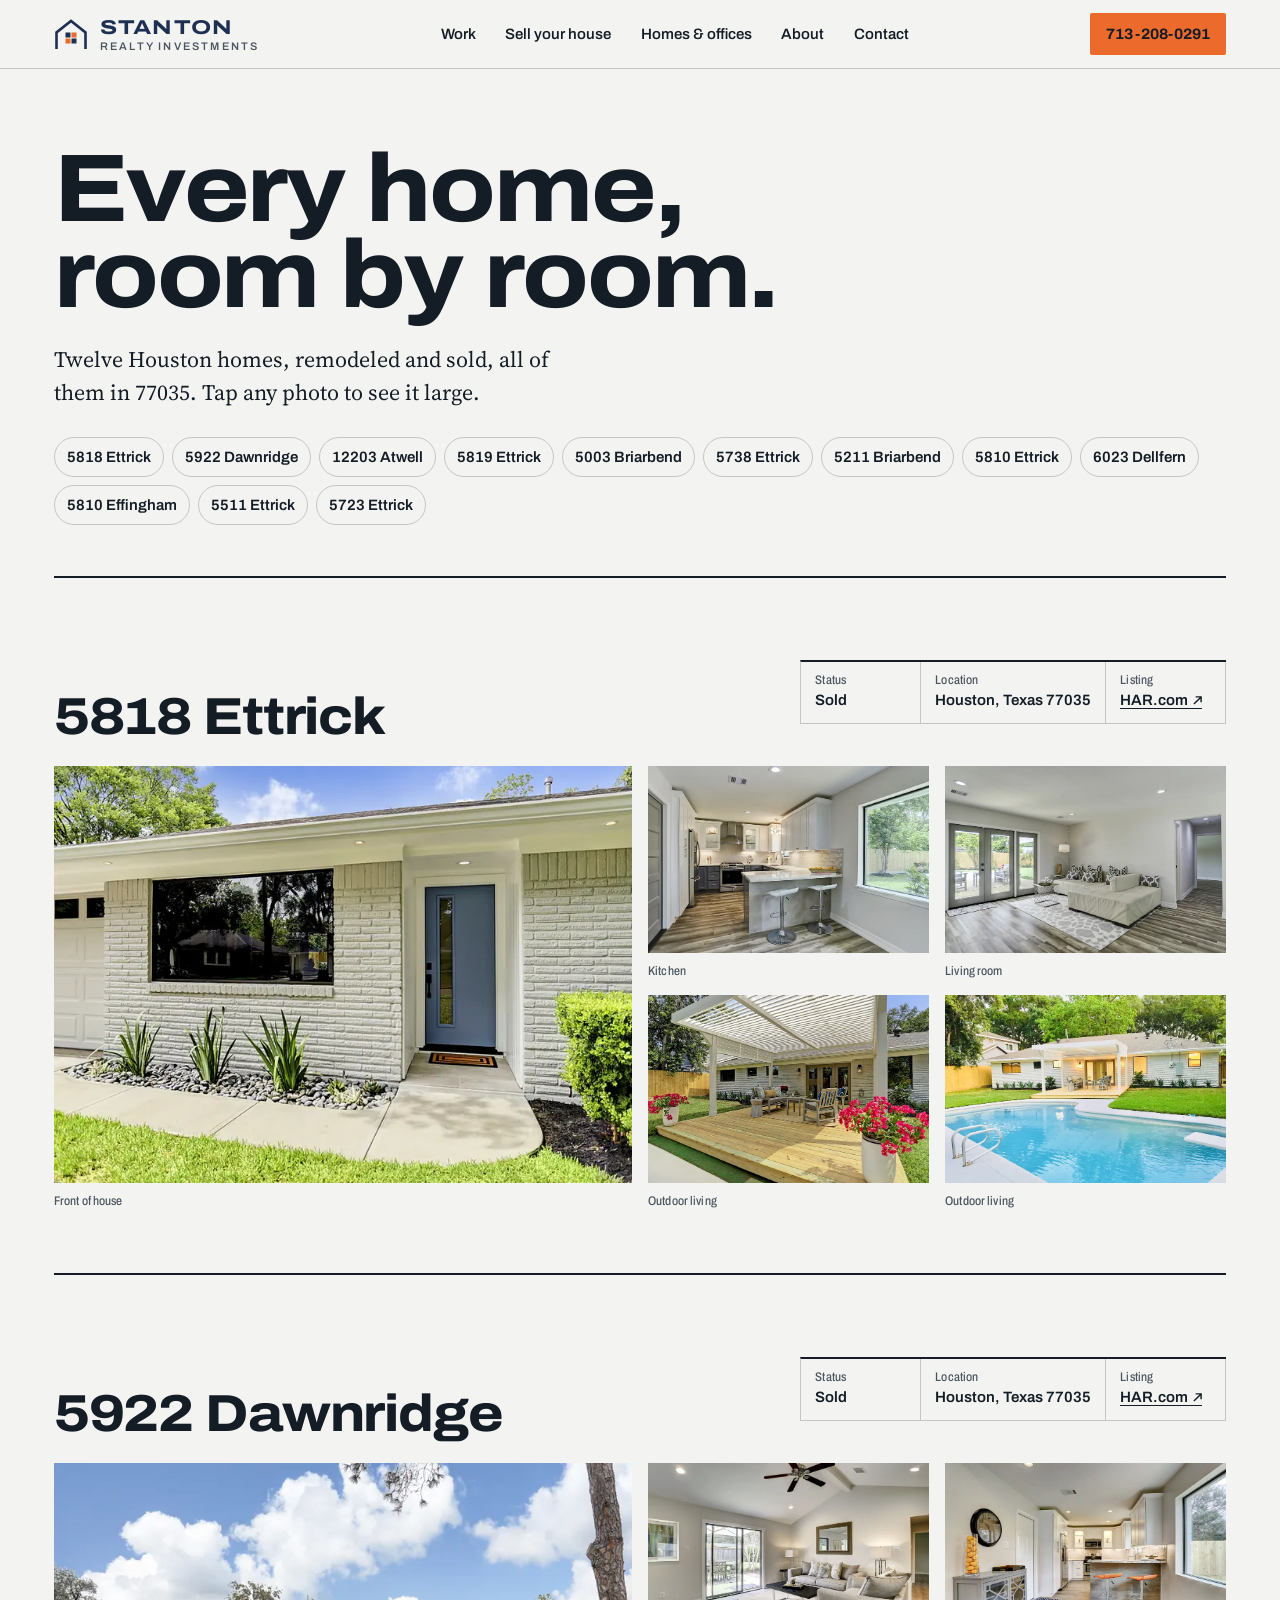
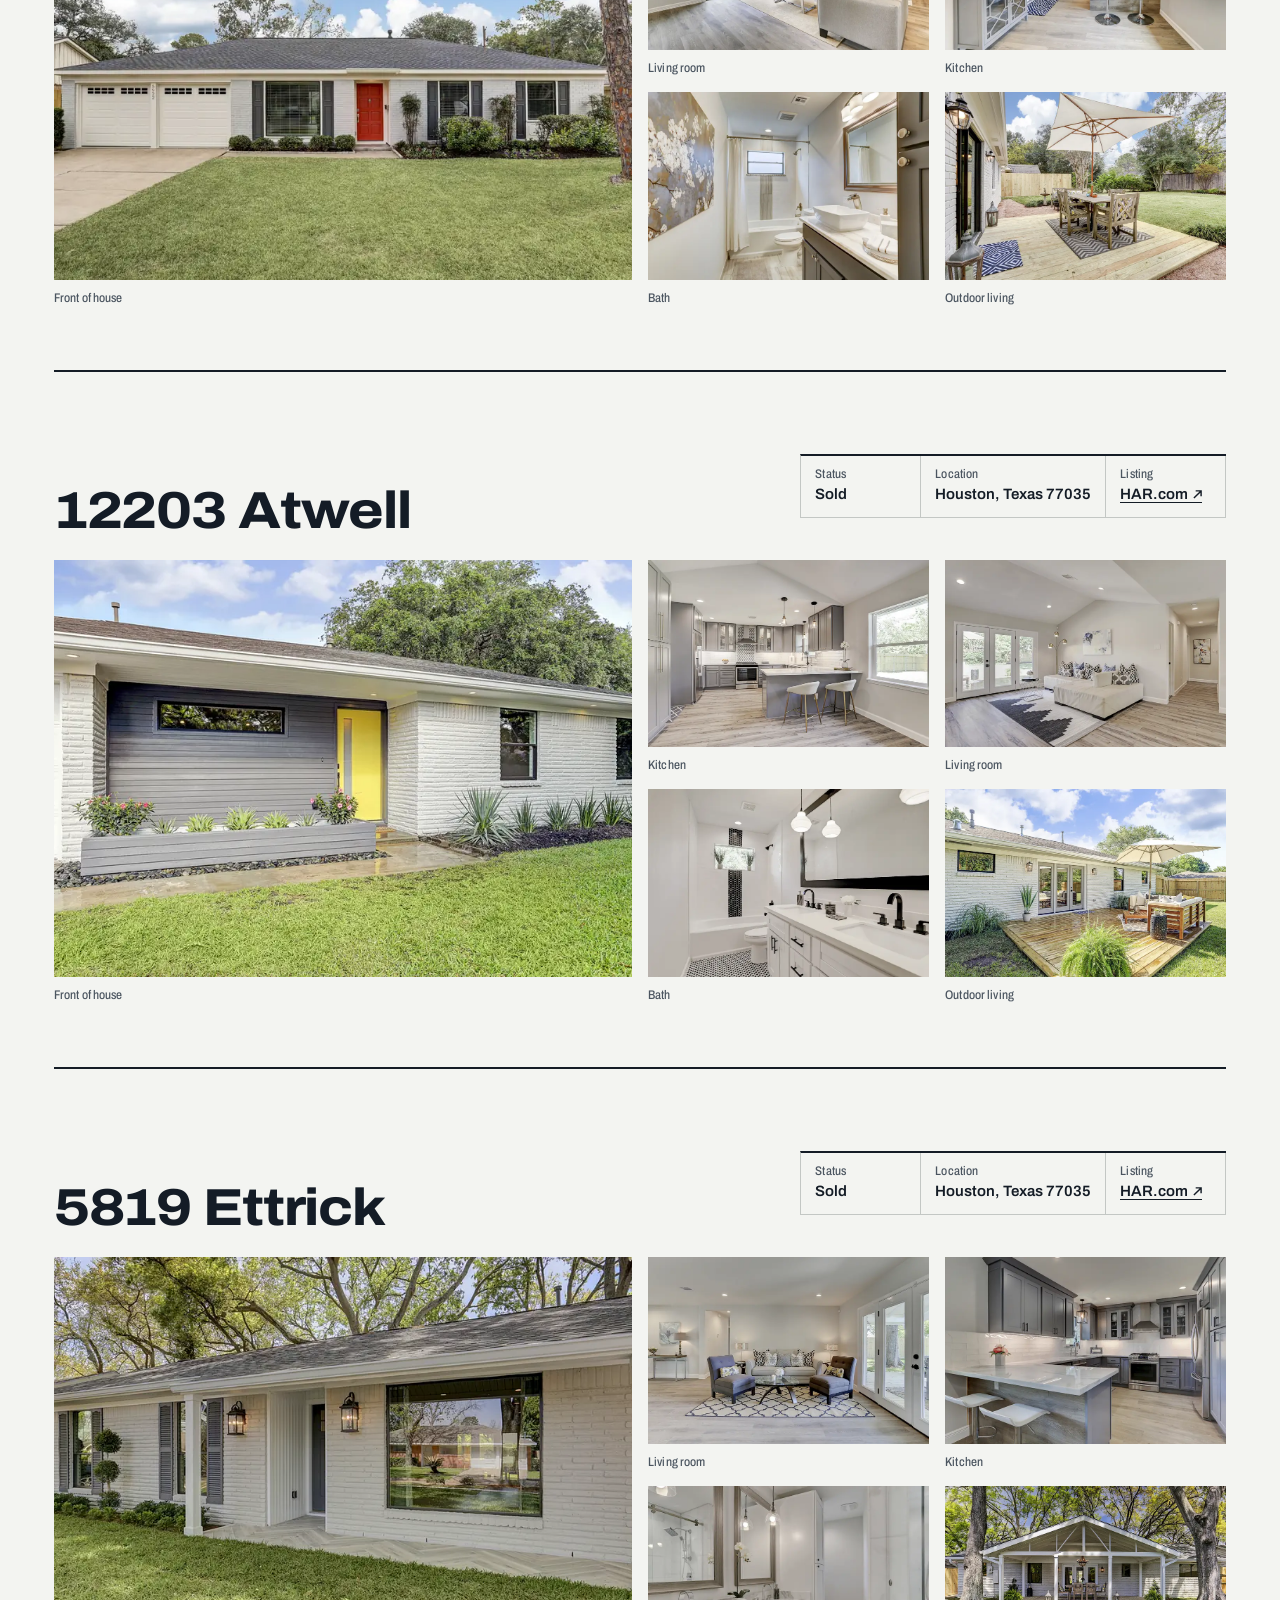
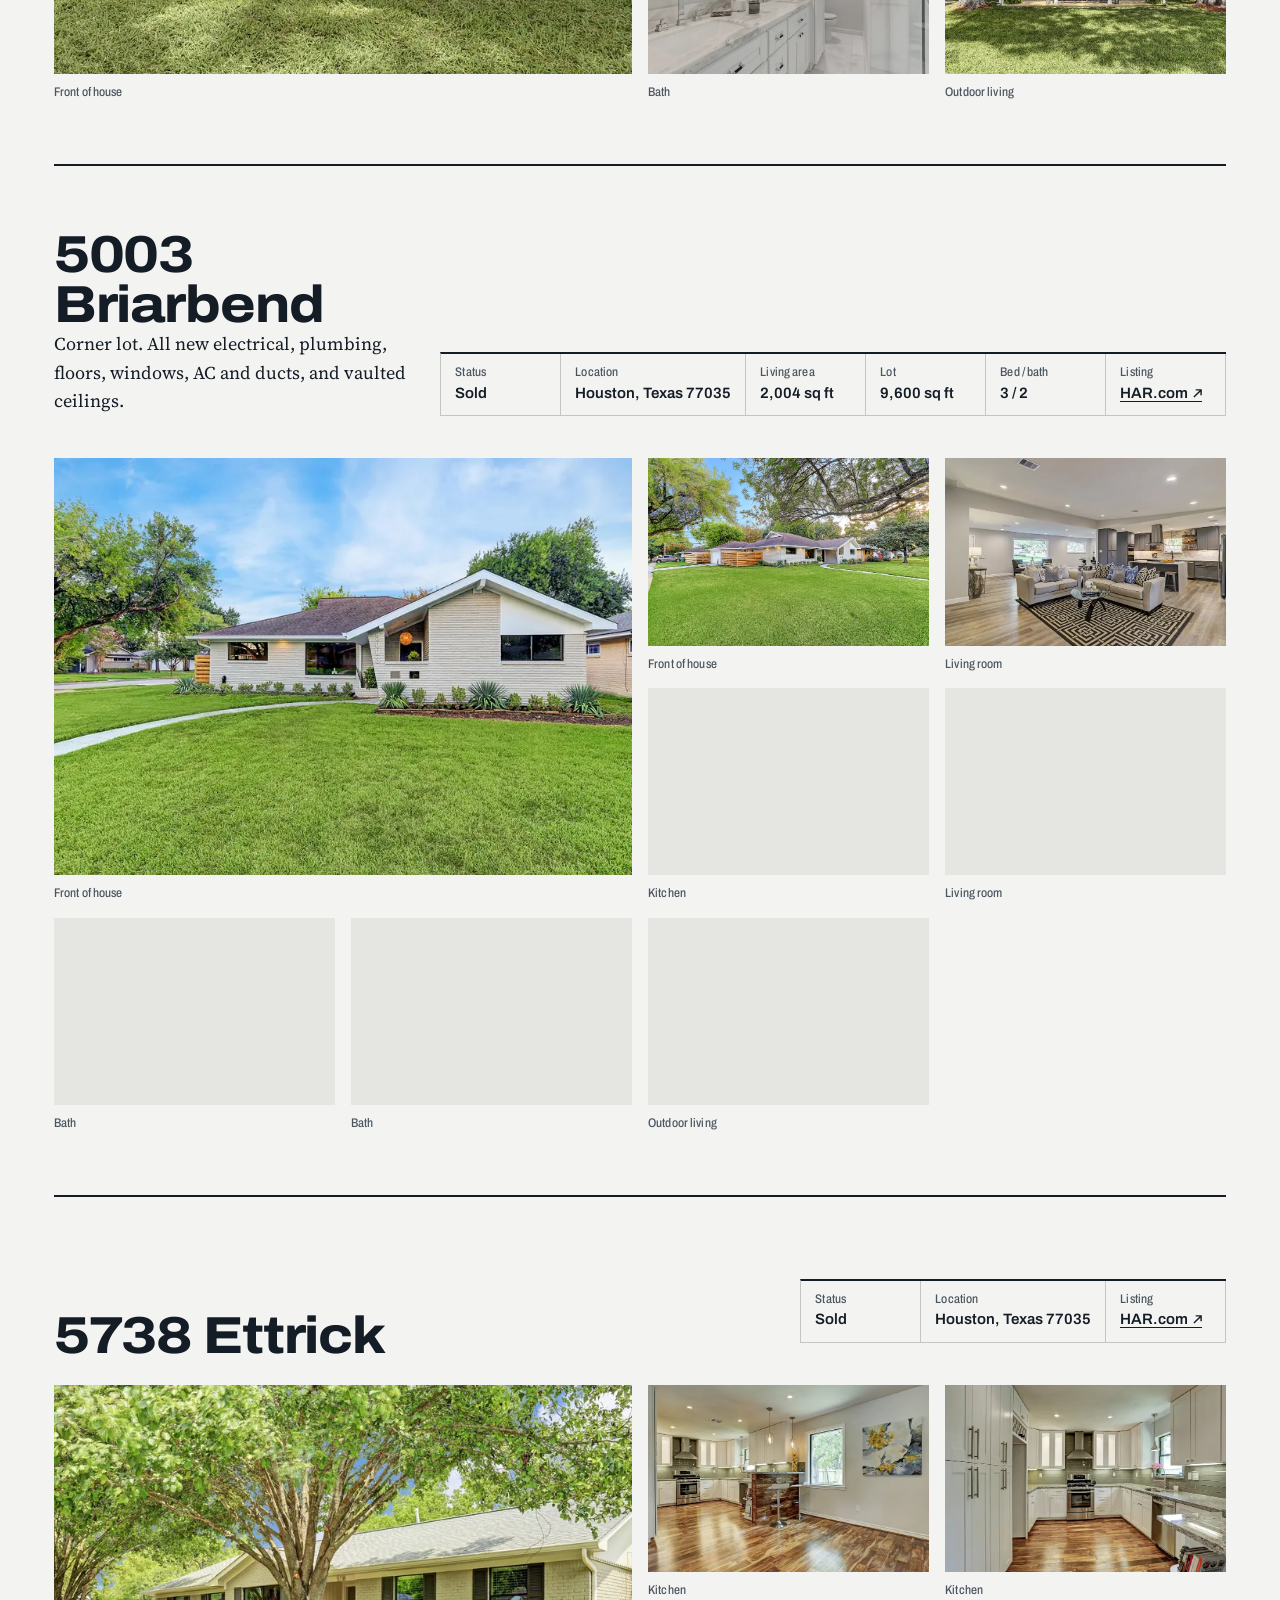
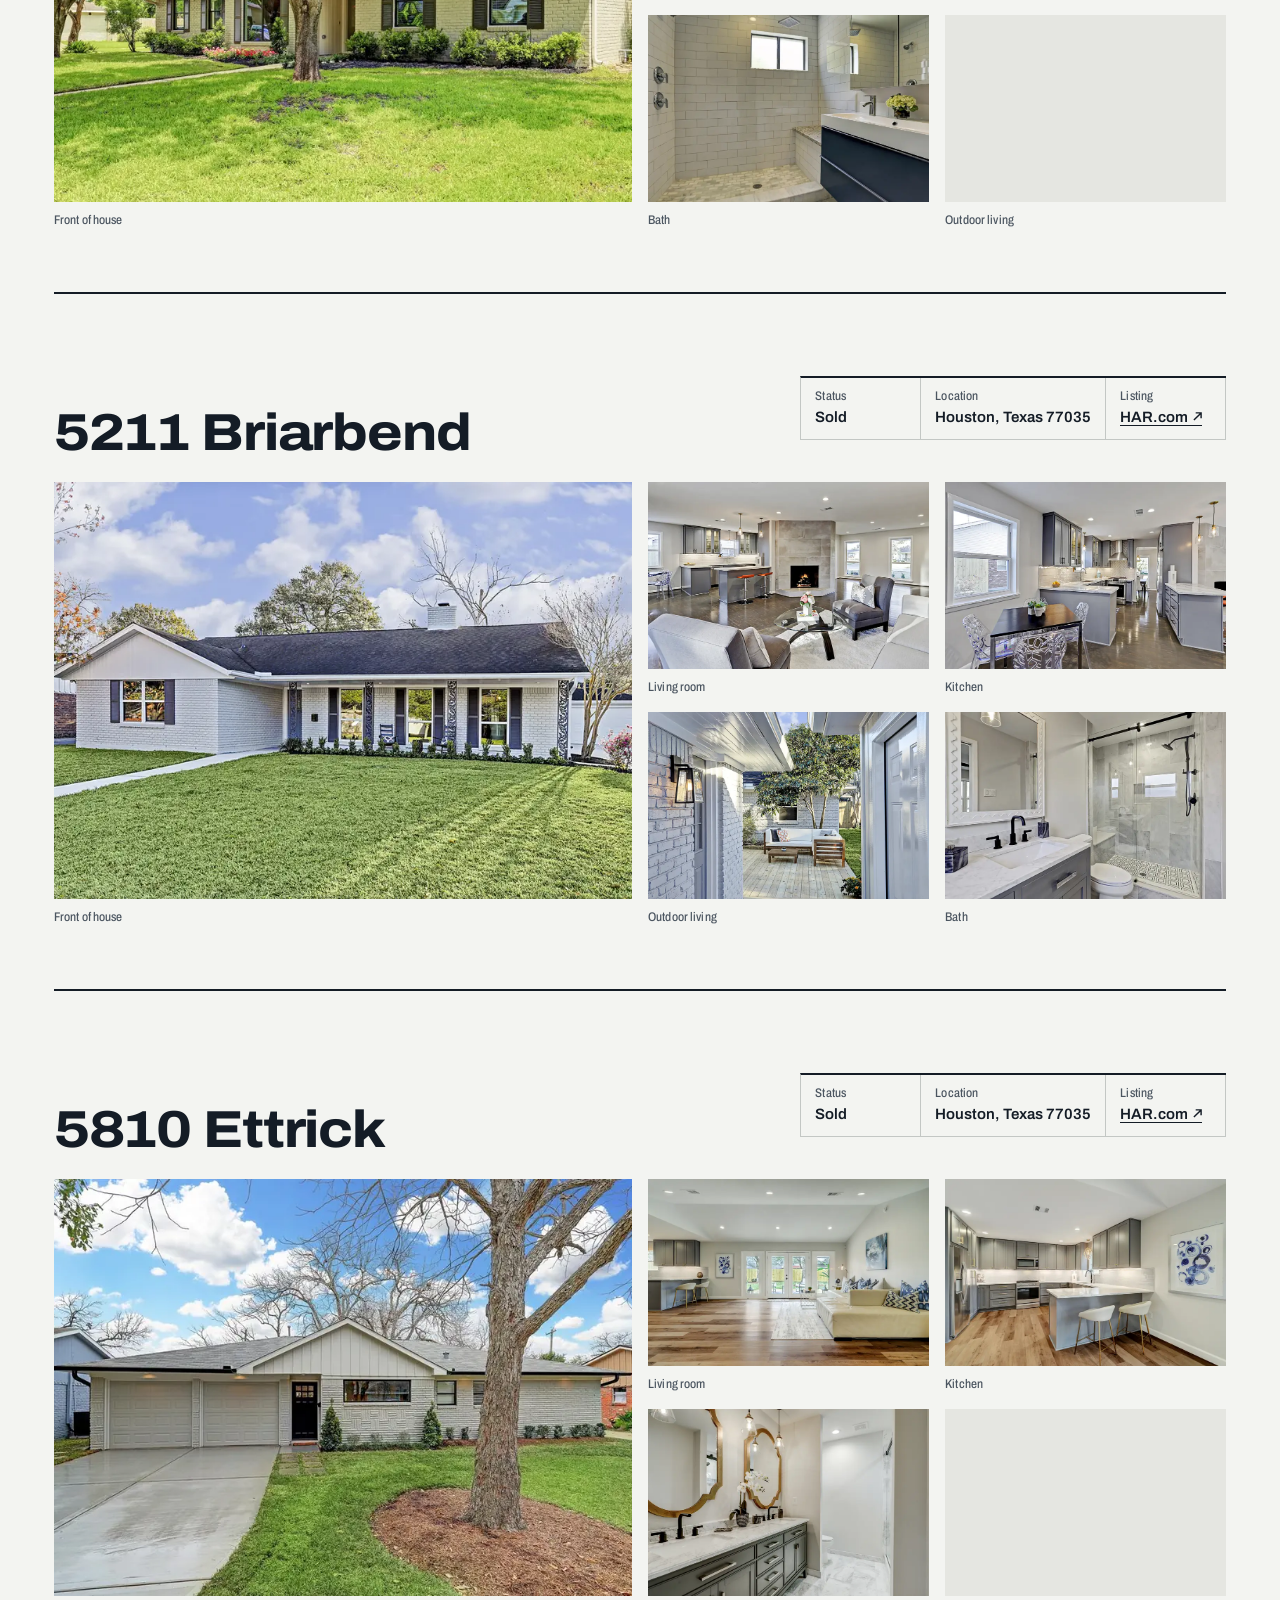
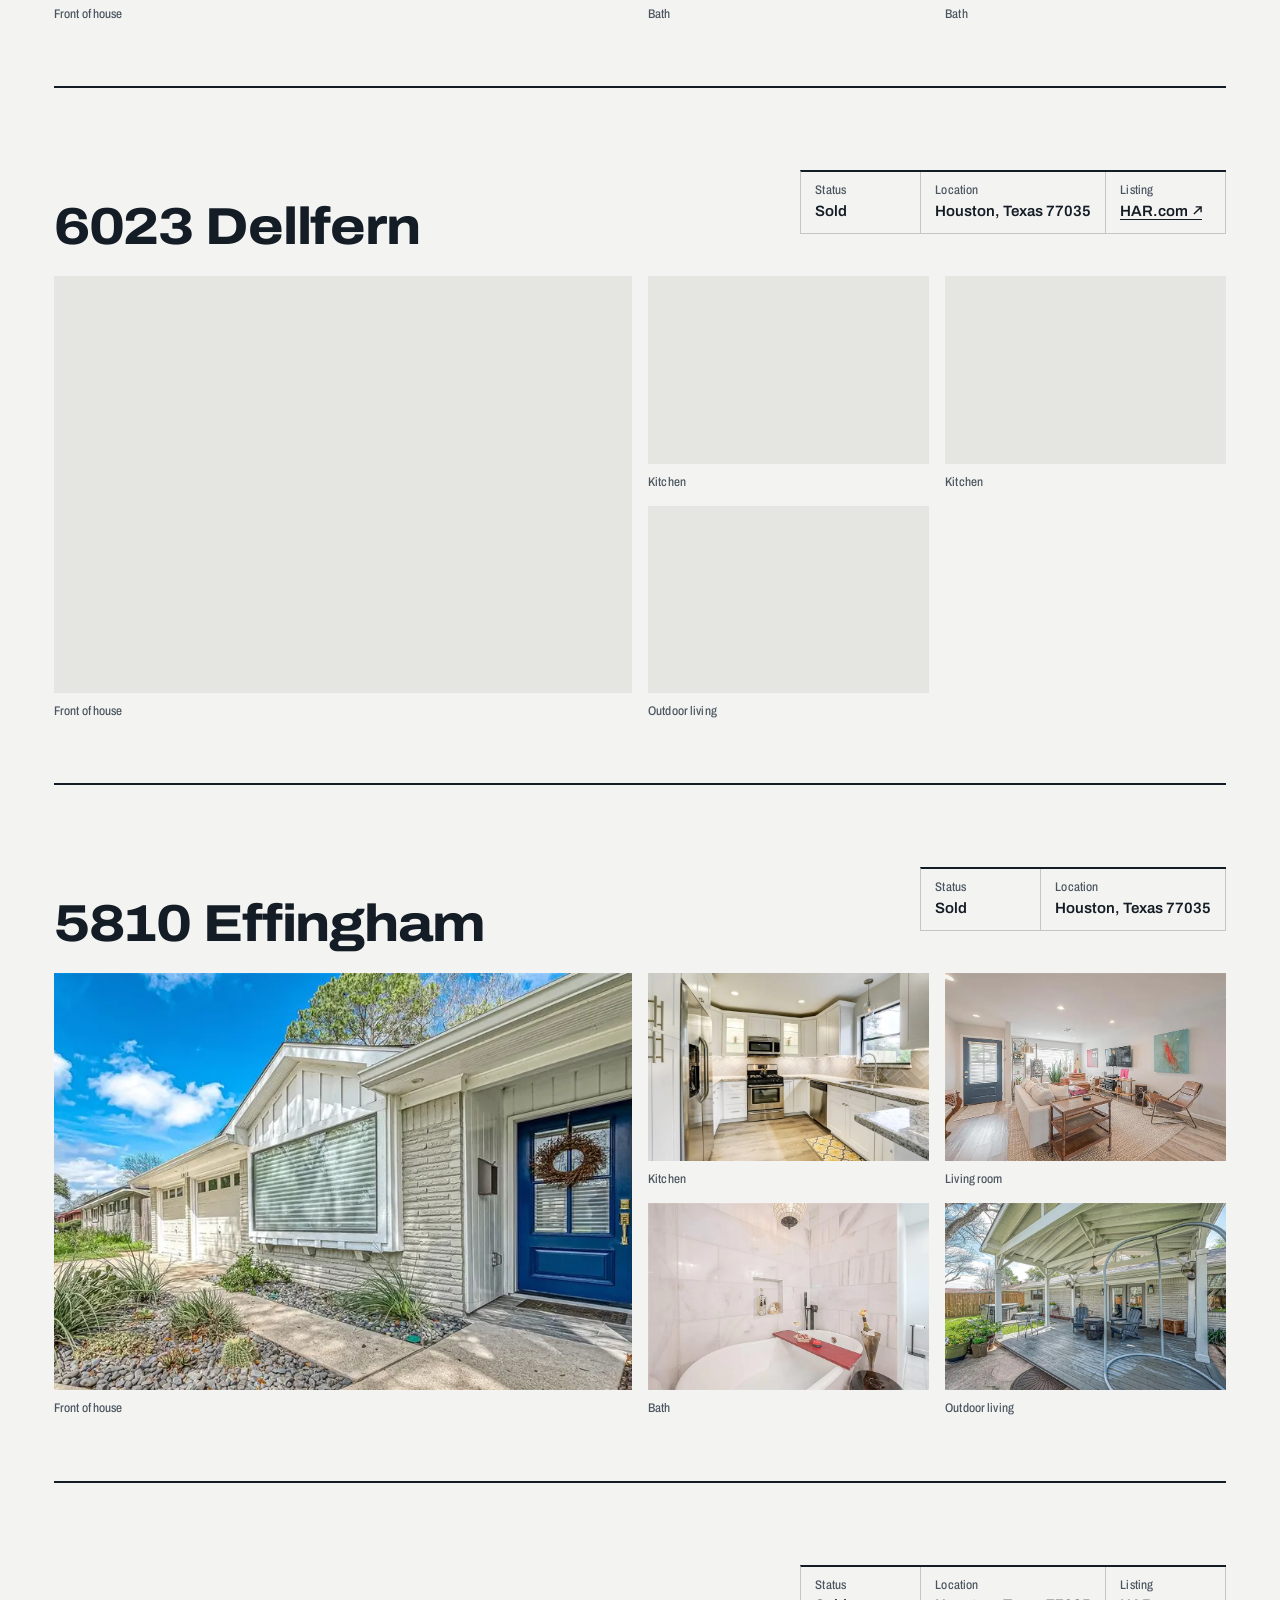
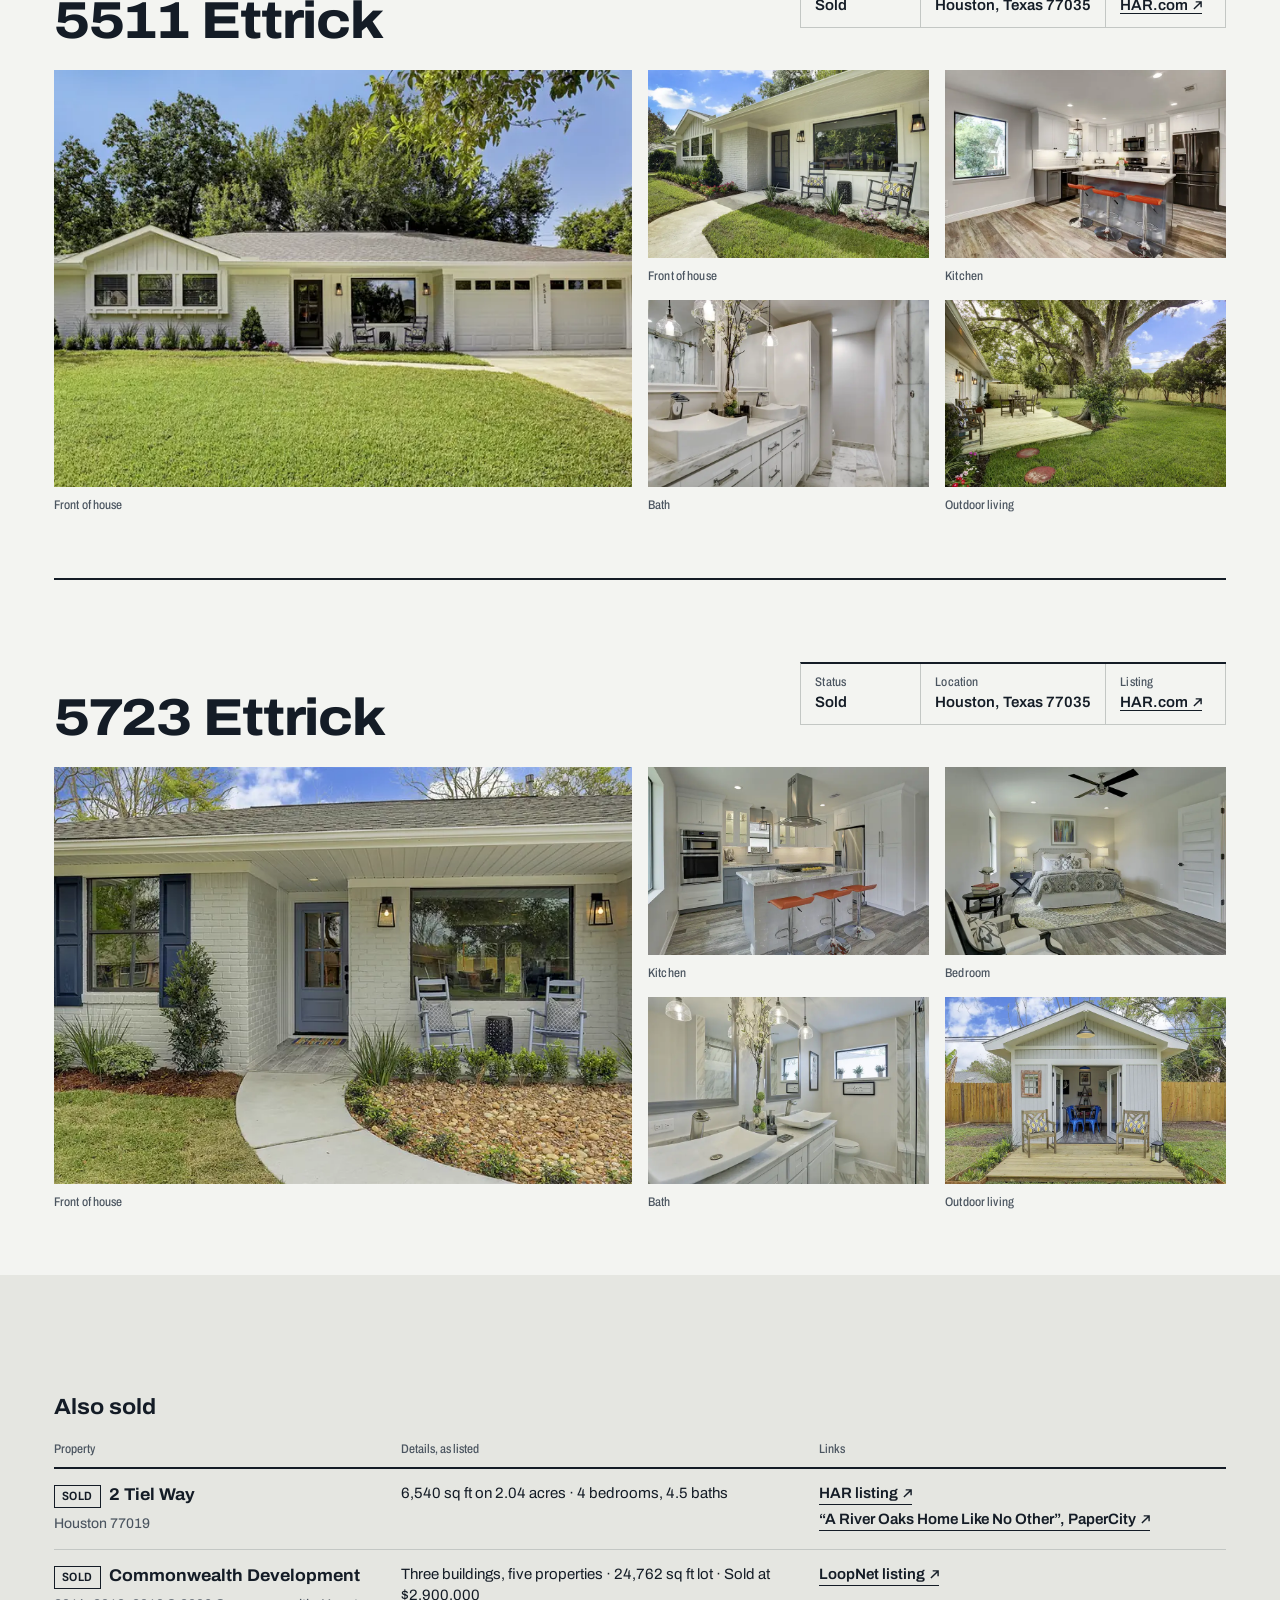
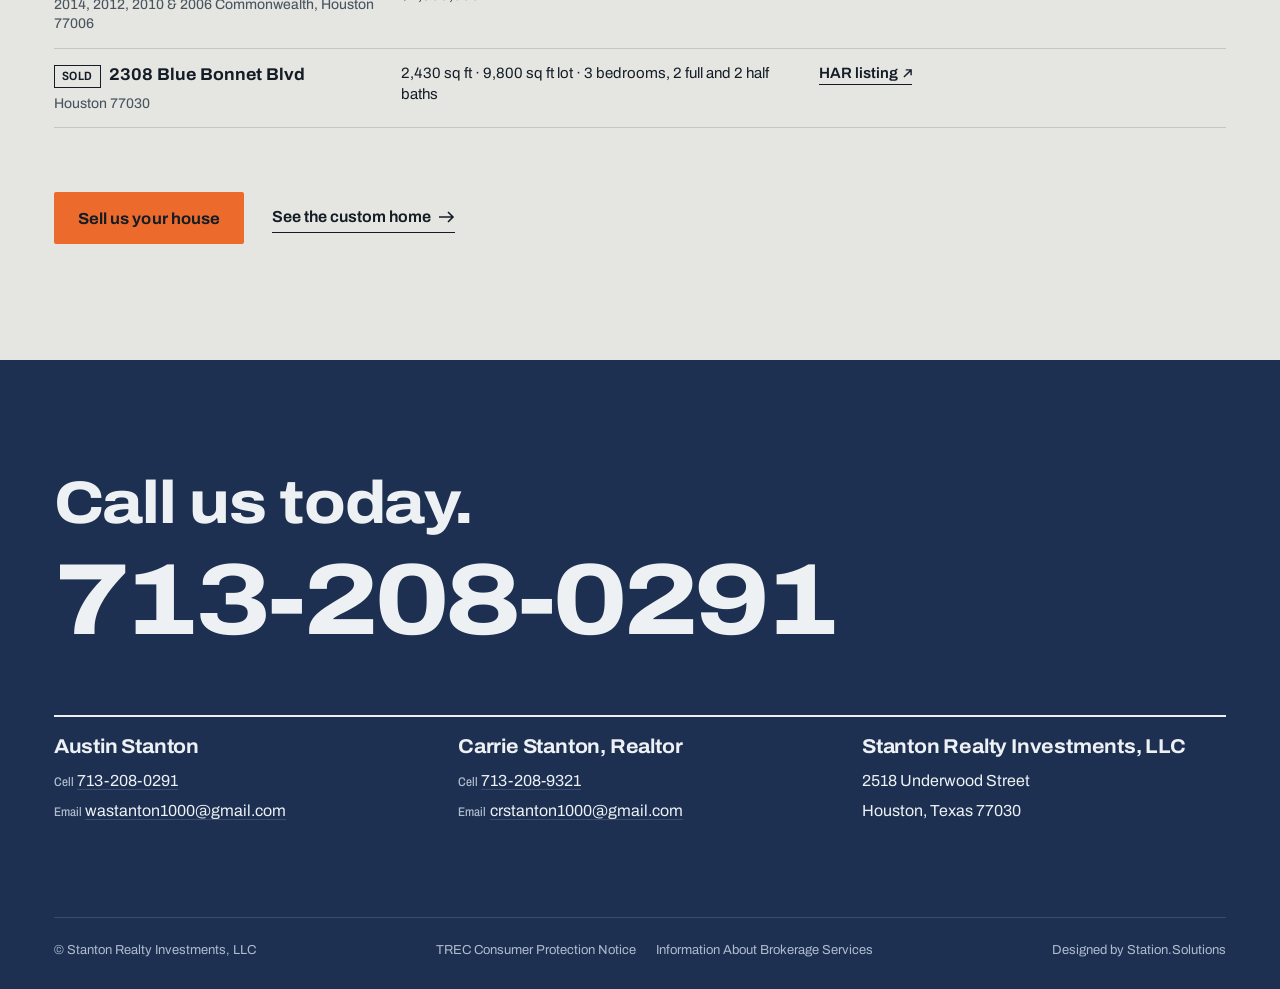
==== commit 501046db: "v2 'Dusk Edition' lookbook direction; relabel 5723 Ettrick bedroom photo" ====
--- a/work.html
+++ b/work.html
@@ -83,7 +83,7 @@
 </section>
 <section class="project" id="5723-ettrick" aria-labelledby="5723-ettrick-h">
   <div class="project-head"><div><h2 id="5723-ettrick-h">5723 Ettrick</h2></div><dl class="titleblock" style="min-width:min(100%,420px)"><div><dt class="label">Status</dt><dd>Sold</dd></div><div><dt class="label">Location</dt><dd>Houston, Texas 77035</dd></div><div><dt class="label">Listing</dt><dd><a class="ext" href="https://www.har.com/5723-ettrick-dr/sale_64093870" target="_blank" rel="noopener">HAR.com</a></dd></div></dl></div>
-  <div class="project-photos"><a class="tile" href="img/5723-ettrick-0-1600.webp" data-open="5723-ettrick" data-i="0"><span class="ph"><img src="img/5723-ettrick-0-800.webp" srcset="img/5723-ettrick-0-800.webp 800w, img/5723-ettrick-0-1600.webp 1024w" sizes="(min-width: 900px) 48vw, 100vw" width="800" height="534" alt="Front of house at 5723 Ettrick, Houston 77035" loading="lazy" decoding="async"></span><span class="label">Front of house</span></a><a class="tile" href="img/5723-ettrick-1-1600.webp" data-open="5723-ettrick" data-i="1"><span class="ph"><img src="img/5723-ettrick-1-800.webp" srcset="img/5723-ettrick-1-800.webp 800w, img/5723-ettrick-1-1600.webp 1024w" sizes="(min-width: 900px) 24vw, 50vw" width="800" height="534" alt="Kitchen at 5723 Ettrick, Houston 77035" loading="lazy" decoding="async"></span><span class="label">Kitchen</span></a><a class="tile" href="img/5723-ettrick-2-1600.webp" data-open="5723-ettrick" data-i="2"><span class="ph"><img src="img/5723-ettrick-2-800.webp" srcset="img/5723-ettrick-2-800.webp 800w, img/5723-ettrick-2-1600.webp 1024w" sizes="(min-width: 900px) 24vw, 50vw" width="800" height="534" alt="Living room at 5723 Ettrick, Houston 77035" loading="lazy" decoding="async"></span><span class="label">Living room</span></a><a class="tile" href="img/5723-ettrick-3-1600.webp" data-open="5723-ettrick" data-i="3"><span class="ph"><img src="img/5723-ettrick-3-800.webp" srcset="img/5723-ettrick-3-800.webp 800w, img/5723-ettrick-3-1600.webp 1024w" sizes="(min-width: 900px) 24vw, 50vw" width="800" height="534" alt="Bath at 5723 Ettrick, Houston 77035" loading="lazy" decoding="async"></span><span class="label">Bath</span></a><a class="tile" href="img/5723-ettrick-4-1600.webp" data-open="5723-ettrick" data-i="4"><span class="ph"><img src="img/5723-ettrick-4-800.webp" srcset="img/5723-ettrick-4-800.webp 800w, img/5723-ettrick-4-1600.webp 1024w" sizes="(min-width: 900px) 24vw, 50vw" width="800" height="534" alt="Outdoor living at 5723 Ettrick, Houston 77035" loading="lazy" decoding="async"></span><span class="label">Outdoor living</span></a></div>
+  <div class="project-photos"><a class="tile" href="img/5723-ettrick-0-1600.webp" data-open="5723-ettrick" data-i="0"><span class="ph"><img src="img/5723-ettrick-0-800.webp" srcset="img/5723-ettrick-0-800.webp 800w, img/5723-ettrick-0-1600.webp 1024w" sizes="(min-width: 900px) 48vw, 100vw" width="800" height="534" alt="Front of house at 5723 Ettrick, Houston 77035" loading="lazy" decoding="async"></span><span class="label">Front of house</span></a><a class="tile" href="img/5723-ettrick-1-1600.webp" data-open="5723-ettrick" data-i="1"><span class="ph"><img src="img/5723-ettrick-1-800.webp" srcset="img/5723-ettrick-1-800.webp 800w, img/5723-ettrick-1-1600.webp 1024w" sizes="(min-width: 900px) 24vw, 50vw" width="800" height="534" alt="Kitchen at 5723 Ettrick, Houston 77035" loading="lazy" decoding="async"></span><span class="label">Kitchen</span></a><a class="tile" href="img/5723-ettrick-2-1600.webp" data-open="5723-ettrick" data-i="2"><span class="ph"><img src="img/5723-ettrick-2-800.webp" srcset="img/5723-ettrick-2-800.webp 800w, img/5723-ettrick-2-1600.webp 1024w" sizes="(min-width: 900px) 24vw, 50vw" width="800" height="534" alt="Bedroom at 5723 Ettrick, Houston 77035" loading="lazy" decoding="async"></span><span class="label">Bedroom</span></a><a class="tile" href="img/5723-ettrick-3-1600.webp" data-open="5723-ettrick" data-i="3"><span class="ph"><img src="img/5723-ettrick-3-800.webp" srcset="img/5723-ettrick-3-800.webp 800w, img/5723-ettrick-3-1600.webp 1024w" sizes="(min-width: 900px) 24vw, 50vw" width="800" height="534" alt="Bath at 5723 Ettrick, Houston 77035" loading="lazy" decoding="async"></span><span class="label">Bath</span></a><a class="tile" href="img/5723-ettrick-4-1600.webp" data-open="5723-ettrick" data-i="4"><span class="ph"><img src="img/5723-ettrick-4-800.webp" srcset="img/5723-ettrick-4-800.webp 800w, img/5723-ettrick-4-1600.webp 1024w" sizes="(min-width: 900px) 24vw, 50vw" width="800" height="534" alt="Outdoor living at 5723 Ettrick, Houston 77035" loading="lazy" decoding="async"></span><span class="label">Outdoor living</span></a></div>
 </section>
 
   </div>
@@ -137,7 +137,7 @@
   </div>
   <div><p class="v-cap"></p><div class="v-strip"></div></div>
 </dialog>
-<script type="application/json" id="work-data">{"projects":[{"slug":"5818-ettrick","addr":"5818 Ettrick","zip":"77035","har":"https://www.har.com/5818-ettrick-drive/sold_84006726","photos":[{"s800":"img/5818-ettrick-0-800.webp","s1600":"img/5818-ettrick-0-1600.webp","w800":800,"h800":533,"w1600":1600,"h1600":1067,"key":"front","room":"Front of house","alt":"Front of house at 5818 Ettrick, Houston 77035"},{"s800":"img/5818-ettrick-1-800.webp","s1600":"img/5818-ettrick-1-1600.webp","w800":800,"h800":533,"w1600":1600,"h1600":1067,"key":"kitchen","room":"Kitchen","alt":"Kitchen at 5818 Ettrick, Houston 77035"},{"s800":"img/5818-ettrick-2-800.webp","s1600":"img/5818-ettrick-2-1600.webp","w800":800,"h800":533,"w1600":1600,"h1600":1067,"key":"living","room":"Living room","alt":"Living room at 5818 Ettrick, Houston 77035"},{"s800":"img/5818-ettrick-3-800.webp","s1600":"img/5818-ettrick-3-1600.webp","w800":800,"h800":533,"w1600":1600,"h1600":1067,"key":"outdoor","room":"Outdoor living","alt":"Outdoor living at 5818 Ettrick, Houston 77035"},{"s800":"img/5818-ettrick-4-800.webp","s1600":"img/5818-ettrick-4-1600.webp","w800":800,"h800":600,"w1600":1440,"h1600":1080,"key":"outdoor","room":"Outdoor living","alt":"Outdoor living at 5818 Ettrick, Houston 77035"}]},{"slug":"5922-dawnridge","addr":"5922 Dawnridge","zip":"77035","har":"https://www.har.com/5922-dawnridge-dr/sold_99470034","photos":[{"s800":"img/5922-dawnridge-0-800.webp","s1600":"img/5922-dawnridge-0-1600.webp","w800":800,"h800":533,"w1600":1600,"h1600":1067,"key":"front","room":"Front of house","alt":"Front of house at 5922 Dawnridge, Houston 77035"},{"s800":"img/5922-dawnridge-1-800.webp","s1600":"img/5922-dawnridge-1-1600.webp","w800":800,"h800":533,"w1600":1600,"h1600":1065,"key":"living","room":"Living room","alt":"Living room at 5922 Dawnridge, Houston 77035"},{"s800":"img/5922-dawnridge-2-800.webp","s1600":"img/5922-dawnridge-2-1600.webp","w800":800,"h800":533,"w1600":1600,"h1600":1066,"key":"kitchen","room":"Kitchen","alt":"Kitchen at 5922 Dawnridge, Houston 77035"},{"s800":"img/5922-dawnridge-3-800.webp","s1600":"img/5922-dawnridge-3-1600.webp","w800":800,"h800":532,"w1600":1600,"h1600":1064,"key":"bath","room":"Bath","alt":"Bath at 5922 Dawnridge, Houston 77035"},{"s800":"img/5922-dawnridge-4-800.webp","s1600":"img/5922-dawnridge-4-1600.webp","w800":800,"h800":533,"w1600":1600,"h1600":1067,"key":"outdoor","room":"Outdoor living","alt":"Outdoor living at 5922 Dawnridge, Houston 77035"}]},{"slug":"12203-atwell","addr":"12203 Atwell","zip":"77035","har":"https://www.har.com/homedetail/12203-atwell-dr-houston-tx-77035/11870845","photos":[{"s800":"img/12203-atwell-0-800.webp","s1600":"img/12203-atwell-0-1600.webp","w800":800,"h800":533,"w1600":1600,"h1600":1067,"key":"front","room":"Front of house","alt":"Front of house at 12203 Atwell, Houston 77035"},{"s800":"img/12203-atwell-1-800.webp","s1600":"img/12203-atwell-1-1600.webp","w800":800,"h800":533,"w1600":1600,"h1600":1067,"key":"kitchen","room":"Kitchen","alt":"Kitchen at 12203 Atwell, Houston 77035"},{"s800":"img/12203-atwell-2-800.webp","s1600":"img/12203-atwell-2-1600.webp","w800":800,"h800":533,"w1600":1600,"h1600":1067,"key":"living","room":"Living room","alt":"Living room at 12203 Atwell, Houston 77035"},{"s800":"img/12203-atwell-3-800.webp","s1600":"img/12203-atwell-3-1600.webp","w800":800,"h800":533,"w1600":1600,"h1600":1067,"key":"bath","room":"Bath","alt":"Bath at 12203 Atwell, Houston 77035"},{"s800":"img/12203-atwell-4-800.webp","s1600":"img/12203-atwell-4-1600.webp","w800":800,"h800":533,"w1600":1600,"h1600":1067,"key":"outdoor","room":"Outdoor living","alt":"Outdoor living at 12203 Atwell, Houston 77035"}]},{"slug":"5819-ettrick","addr":"5819 Ettrick","zip":"77035","har":"https://www.har.com/5819-ettrick-drive/sold_92174439","photos":[{"s800":"img/5819-ettrick-0-800.webp","s1600":"img/5819-ettrick-0-1600.webp","w800":800,"h800":533,"w1600":1600,"h1600":1065,"key":"front","room":"Front of house","alt":"Front of house at 5819 Ettrick, Houston 77035"},{"s800":"img/5819-ettrick-1-800.webp","s1600":"img/5819-ettrick-1-1600.webp","w800":800,"h800":533,"w1600":1600,"h1600":1067,"key":"living","room":"Living room","alt":"Living room at 5819 Ettrick, Houston 77035"},{"s800":"img/5819-ettrick-2-800.webp","s1600":"img/5819-ettrick-2-1600.webp","w800":800,"h800":534,"w1600":1600,"h1600":1067,"key":"kitchen","room":"Kitchen","alt":"Kitchen at 5819 Ettrick, Houston 77035"},{"s800":"img/5819-ettrick-3-800.webp","s1600":"img/5819-ettrick-3-1600.webp","w800":800,"h800":534,"w1600":1600,"h1600":1067,"key":"bath","room":"Bath","alt":"Bath at 5819 Ettrick, Houston 77035"},{"s800":"img/5819-ettrick-4-800.webp","s1600":"img/5819-ettrick-4-1600.webp","w800":800,"h800":533,"w1600":1600,"h1600":1067,"key":"outdoor","room":"Outdoor living","alt":"Outdoor living at 5819 Ettrick, Houston 77035"}]},{"slug":"5003-briarbend","addr":"5003 Briarbend","zip":"77035","har":"https://www.har.com/homedetail/5003-briarbend-dr-houston-tx-77035/3241283","photos":[{"s800":"img/5003-briarbend-0-800.webp","s1600":"img/5003-briarbend-0-1600.webp","w800":800,"h800":533,"w1600":1600,"h1600":1067,"key":"front","room":"Front of house","alt":"Front of house at 5003 Briarbend, Houston 77035"},{"s800":"img/5003-briarbend-1-800.webp","s1600":"img/5003-briarbend-1-1600.webp","w800":800,"h800":533,"w1600":1600,"h1600":1067,"key":"front","room":"Front of house","alt":"Front of house at 5003 Briarbend, Houston 77035"},{"s800":"img/5003-briarbend-2-800.webp","s1600":"img/5003-briarbend-2-1600.webp","w800":800,"h800":533,"w1600":1600,"h1600":1067,"key":"living","room":"Living room","alt":"Living room at 5003 Briarbend, Houston 77035"},{"s800":"img/5003-briarbend-3-800.webp","s1600":"img/5003-briarbend-3-1600.webp","w800":800,"h800":533,"w1600":1600,"h1600":1067,"key":"kitchen","room":"Kitchen","alt":"Kitchen at 5003 Briarbend, Houston 77035"},{"s800":"img/5003-briarbend-4-800.webp","s1600":"img/5003-briarbend-4-1600.webp","w800":800,"h800":533,"w1600":1600,"h1600":1067,"key":"living","room":"Living room","alt":"Living room at 5003 Briarbend, Houston 77035"},{"s800":"img/5003-briarbend-5-800.webp","s1600":"img/5003-briarbend-5-1600.webp","w800":800,"h800":533,"w1600":1600,"h1600":1067,"key":"bath","room":"Bath","alt":"Bath at 5003 Briarbend, Houston 77035"},{"s800":"img/5003-briarbend-6-800.webp","s1600":"img/5003-briarbend-6-1600.webp","w800":800,"h800":533,"w1600":1600,"h1600":1067,"key":"bath","room":"Bath","alt":"Bath at 5003 Briarbend, Houston 77035"},{"s800":"img/5003-briarbend-7-800.webp","s1600":"img/5003-briarbend-7-1600.webp","w800":800,"h800":533,"w1600":1600,"h1600":1067,"key":"outdoor","room":"Outdoor living","alt":"Outdoor living at 5003 Briarbend, Houston 77035"}]},{"slug":"5738-ettrick","addr":"5738 Ettrick","zip":"77035","har":"https://www.har.com/5738-ettrick-dr/sale_9058768","photos":[{"s800":"img/5738-ettrick-0-800.webp","s1600":"img/5738-ettrick-0-1600.webp","w800":800,"h800":533,"w1600":1600,"h1600":1067,"key":"front","room":"Front of house","alt":"Front of house at 5738 Ettrick, Houston 77035"},{"s800":"img/5738-ettrick-1-800.webp","s1600":"img/5738-ettrick-1-1600.webp","w800":800,"h800":533,"w1600":1600,"h1600":1067,"key":"kitchen","room":"Kitchen","alt":"Kitchen at 5738 Ettrick, Houston 77035"},{"s800":"img/5738-ettrick-2-800.webp","s1600":"img/5738-ettrick-2-1600.webp","w800":800,"h800":533,"w1600":1600,"h1600":1067,"key":"kitchen","room":"Kitchen","alt":"Kitchen at 5738 Ettrick, Houston 77035"},{"s800":"img/5738-ettrick-3-800.webp","s1600":"img/5738-ettrick-3-1600.webp","w800":800,"h800":533,"w1600":1600,"h1600":1067,"key":"bath","room":"Bath","alt":"Bath at 5738 Ettrick, Houston 77035"},{"s800":"img/5738-ettrick-4-800.webp","s1600":"img/5738-ettrick-4-1600.webp","w800":800,"h800":533,"w1600":1600,"h1600":1067,"key":"outdoor","room":"Outdoor living","alt":"Outdoor living at 5738 Ettrick, Houston 77035"}]},{"slug":"5211-briarbend","addr":"5211 Briarbend","zip":"77035","har":"https://www.har.com/5211-briarbend-drive/sold_7630163","photos":[{"s800":"img/5211-briarbend-0-800.webp","s1600":"img/5211-briarbend-0-1600.webp","w800":800,"h800":533,"w1600":1600,"h1600":1067,"key":"front","room":"Front of house","alt":"Front of house at 5211 Briarbend, Houston 77035"},{"s800":"img/5211-briarbend-1-800.webp","s1600":"img/5211-briarbend-1-1600.webp","w800":800,"h800":533,"w1600":1600,"h1600":1067,"key":"living","room":"Living room","alt":"Living room at 5211 Briarbend, Houston 77035"},{"s800":"img/5211-briarbend-2-800.webp","s1600":"img/5211-briarbend-2-1600.webp","w800":800,"h800":533,"w1600":1600,"h1600":1067,"key":"kitchen","room":"Kitchen","alt":"Kitchen at 5211 Briarbend, Houston 77035"},{"s800":"img/5211-briarbend-3-800.webp","s1600":"img/5211-briarbend-3-1600.webp","w800":800,"h800":533,"w1600":1600,"h1600":1067,"key":"outdoor","room":"Outdoor living","alt":"Outdoor living at 5211 Briarbend, Houston 77035"},{"s800":"img/5211-briarbend-4-800.webp","s1600":"img/5211-briarbend-4-1600.webp","w800":800,"h800":533,"w1600":1600,"h1600":1067,"key":"bath","room":"Bath","alt":"Bath at 5211 Briarbend, Houston 77035"}]},{"slug":"5810-ettrick","addr":"5810 Ettrick","zip":"77035","har":"https://www.har.com/homedetail/5810-ettrick-dr-houston-tx-77035/3256263","photos":[{"s800":"img/5810-ettrick-0-800.webp","s1600":"img/5810-ettrick-0-1600.webp","w800":800,"h800":533,"w1600":1024,"h1600":682,"key":"front","room":"Front of house","alt":"Front of house at 5810 Ettrick, Houston 77035"},{"s800":"img/5810-ettrick-1-800.webp","s1600":"img/5810-ettrick-1-1600.webp","w800":800,"h800":534,"w1600":1600,"h1600":1067,"key":"living","room":"Living room","alt":"Living room at 5810 Ettrick, Houston 77035"},{"s800":"img/5810-ettrick-2-800.webp","s1600":"img/5810-ettrick-2-1600.webp","w800":800,"h800":533,"w1600":1600,"h1600":1067,"key":"kitchen","room":"Kitchen","alt":"Kitchen at 5810 Ettrick, Houston 77035"},{"s800":"img/5810-ettrick-3-800.webp","s1600":"img/5810-ettrick-3-1600.webp","w800":800,"h800":533,"w1600":1600,"h1600":1067,"key":"bath","room":"Bath","alt":"Bath at 5810 Ettrick, Houston 77035"},{"s800":"img/5810-ettrick-4-800.webp","s1600":"img/5810-ettrick-4-1600.webp","w800":800,"h800":533,"w1600":1600,"h1600":1067,"key":"bath","room":"Bath","alt":"Bath at 5810 Ettrick, Houston 77035"}]},{"slug":"6023-dellfern","addr":"6023 Dellfern","zip":"77035","har":"https://www.har.com/homedetail/6023-dellfern-dr-houston-tx-77035/3260255","photos":[{"s800":"img/6023-dellfern-0-800.webp","s1600":"img/6023-dellfern-0-1600.webp","w800":800,"h800":532,"w1600":1600,"h1600":1065,"key":"front","room":"Front of house","alt":"Front of house at 6023 Dellfern, Houston 77035"},{"s800":"img/6023-dellfern-1-800.webp","s1600":"img/6023-dellfern-1-1600.webp","w800":800,"h800":532,"w1600":1600,"h1600":1065,"key":"kitchen","room":"Kitchen","alt":"Kitchen at 6023 Dellfern, Houston 77035"},{"s800":"img/6023-dellfern-2-800.webp","s1600":"img/6023-dellfern-2-1600.webp","w800":800,"h800":532,"w1600":1600,"h1600":1065,"key":"kitchen","room":"Kitchen","alt":"Kitchen at 6023 Dellfern, Houston 77035"},{"s800":"img/6023-dellfern-3-800.webp","s1600":"img/6023-dellfern-3-1600.webp","w800":800,"h800":532,"w1600":1600,"h1600":1065,"key":"outdoor","room":"Outdoor living","alt":"Outdoor living at 6023 Dellfern, Houston 77035"}]},{"slug":"5810-effingham","addr":"5810 Effingham","zip":"77035","har":null,"photos":[{"s800":"img/5810-effingham-0-800.webp","s1600":"img/5810-effingham-0-1600.webp","w800":800,"h800":534,"w1600":1024,"h1600":683,"key":"front","room":"Front of house","alt":"Front of house at 5810 Effingham, Houston 77035"},{"s800":"img/5810-effingham-1-800.webp","s1600":"img/5810-effingham-1-1600.webp","w800":800,"h800":534,"w1600":1600,"h1600":1067,"key":"kitchen","room":"Kitchen","alt":"Kitchen at 5810 Effingham, Houston 77035"},{"s800":"img/5810-effingham-2-800.webp","s1600":"img/5810-effingham-2-1600.webp","w800":800,"h800":533,"w1600":1024,"h1600":682,"key":"living","room":"Living room","alt":"Living room at 5810 Effingham, Houston 77035"},{"s800":"img/5810-effingham-3-800.webp","s1600":"img/5810-effingham-3-1600.webp","w800":800,"h800":533,"w1600":1024,"h1600":682,"key":"bath","room":"Bath","alt":"Bath at 5810 Effingham, Houston 77035"},{"s800":"img/5810-effingham-4-800.webp","s1600":"img/5810-effingham-4-1600.webp","w800":800,"h800":534,"w1600":1024,"h1600":683,"key":"outdoor","room":"Outdoor living","alt":"Outdoor living at 5810 Effingham, Houston 77035"}]},{"slug":"5511-ettrick","addr":"5511 Ettrick","zip":"77035","har":"https://www.har.com/5511-n-ettrick/sale_56133551","photos":[{"s800":"img/5511-ettrick-0-800.webp","s1600":"img/5511-ettrick-0-1600.webp","w800":800,"h800":483,"w1600":1024,"h1600":618,"key":"front","room":"Front of house","alt":"Front of house at 5511 Ettrick, Houston 77035"},{"s800":"img/5511-ettrick-1-800.webp","s1600":"img/5511-ettrick-1-1600.webp","w800":800,"h800":534,"w1600":1024,"h1600":683,"key":"front","room":"Front of house","alt":"Front of house at 5511 Ettrick, Houston 77035"},{"s800":"img/5511-ettrick-2-800.webp","s1600":"img/5511-ettrick-2-1600.webp","w800":800,"h800":534,"w1600":1024,"h1600":683,"key":"kitchen","room":"Kitchen","alt":"Kitchen at 5511 Ettrick, Houston 77035"},{"s800":"img/5511-ettrick-3-800.webp","s1600":"img/5511-ettrick-3-1600.webp","w800":800,"h800":534,"w1600":1024,"h1600":683,"key":"bath","room":"Bath","alt":"Bath at 5511 Ettrick, Houston 77035"},{"s800":"img/5511-ettrick-4-800.webp","s1600":"img/5511-ettrick-4-1600.webp","w800":800,"h800":534,"w1600":1024,"h1600":683,"key":"outdoor","room":"Outdoor living","alt":"Outdoor living at 5511 Ettrick, Houston 77035"}]},{"slug":"5723-ettrick","addr":"5723 Ettrick","zip":"77035","har":"https://www.har.com/5723-ettrick-dr/sale_64093870","photos":[{"s800":"img/5723-ettrick-0-800.webp","s1600":"img/5723-ettrick-0-1600.webp","w800":800,"h800":534,"w1600":1024,"h1600":683,"key":"front","room":"Front of house","alt":"Front of house at 5723 Ettrick, Houston 77035"},{"s800":"img/5723-ettrick-1-800.webp","s1600":"img/5723-ettrick-1-1600.webp","w800":800,"h800":534,"w1600":1024,"h1600":683,"key":"kitchen","room":"Kitchen","alt":"Kitchen at 5723 Ettrick, Houston 77035"},{"s800":"img/5723-ettrick-2-800.webp","s1600":"img/5723-ettrick-2-1600.webp","w800":800,"h800":534,"w1600":1024,"h1600":683,"key":"living","room":"Living room","alt":"Living room at 5723 Ettrick, Houston 77035"},{"s800":"img/5723-ettrick-3-800.webp","s1600":"img/5723-ettrick-3-1600.webp","w800":800,"h800":534,"w1600":1024,"h1600":683,"key":"bath","room":"Bath","alt":"Bath at 5723 Ettrick, Houston 77035"},{"s800":"img/5723-ettrick-4-800.webp","s1600":"img/5723-ettrick-4-1600.webp","w800":800,"h800":534,"w1600":1024,"h1600":683,"key":"outdoor","room":"Outdoor living","alt":"Outdoor living at 5723 Ettrick, Houston 77035"}]}]}</script>
+<script type="application/json" id="work-data">{"projects":[{"slug":"5818-ettrick","addr":"5818 Ettrick","zip":"77035","har":"https://www.har.com/5818-ettrick-drive/sold_84006726","photos":[{"s800":"img/5818-ettrick-0-800.webp","s1600":"img/5818-ettrick-0-1600.webp","w800":800,"h800":533,"w1600":1600,"h1600":1067,"key":"front","room":"Front of house","alt":"Front of house at 5818 Ettrick, Houston 77035"},{"s800":"img/5818-ettrick-1-800.webp","s1600":"img/5818-ettrick-1-1600.webp","w800":800,"h800":533,"w1600":1600,"h1600":1067,"key":"kitchen","room":"Kitchen","alt":"Kitchen at 5818 Ettrick, Houston 77035"},{"s800":"img/5818-ettrick-2-800.webp","s1600":"img/5818-ettrick-2-1600.webp","w800":800,"h800":533,"w1600":1600,"h1600":1067,"key":"living","room":"Living room","alt":"Living room at 5818 Ettrick, Houston 77035"},{"s800":"img/5818-ettrick-3-800.webp","s1600":"img/5818-ettrick-3-1600.webp","w800":800,"h800":533,"w1600":1600,"h1600":1067,"key":"outdoor","room":"Outdoor living","alt":"Outdoor living at 5818 Ettrick, Houston 77035"},{"s800":"img/5818-ettrick-4-800.webp","s1600":"img/5818-ettrick-4-1600.webp","w800":800,"h800":600,"w1600":1440,"h1600":1080,"key":"outdoor","room":"Outdoor living","alt":"Outdoor living at 5818 Ettrick, Houston 77035"}]},{"slug":"5922-dawnridge","addr":"5922 Dawnridge","zip":"77035","har":"https://www.har.com/5922-dawnridge-dr/sold_99470034","photos":[{"s800":"img/5922-dawnridge-0-800.webp","s1600":"img/5922-dawnridge-0-1600.webp","w800":800,"h800":533,"w1600":1600,"h1600":1067,"key":"front","room":"Front of house","alt":"Front of house at 5922 Dawnridge, Houston 77035"},{"s800":"img/5922-dawnridge-1-800.webp","s1600":"img/5922-dawnridge-1-1600.webp","w800":800,"h800":533,"w1600":1600,"h1600":1065,"key":"living","room":"Living room","alt":"Living room at 5922 Dawnridge, Houston 77035"},{"s800":"img/5922-dawnridge-2-800.webp","s1600":"img/5922-dawnridge-2-1600.webp","w800":800,"h800":533,"w1600":1600,"h1600":1066,"key":"kitchen","room":"Kitchen","alt":"Kitchen at 5922 Dawnridge, Houston 77035"},{"s800":"img/5922-dawnridge-3-800.webp","s1600":"img/5922-dawnridge-3-1600.webp","w800":800,"h800":532,"w1600":1600,"h1600":1064,"key":"bath","room":"Bath","alt":"Bath at 5922 Dawnridge, Houston 77035"},{"s800":"img/5922-dawnridge-4-800.webp","s1600":"img/5922-dawnridge-4-1600.webp","w800":800,"h800":533,"w1600":1600,"h1600":1067,"key":"outdoor","room":"Outdoor living","alt":"Outdoor living at 5922 Dawnridge, Houston 77035"}]},{"slug":"12203-atwell","addr":"12203 Atwell","zip":"77035","har":"https://www.har.com/homedetail/12203-atwell-dr-houston-tx-77035/11870845","photos":[{"s800":"img/12203-atwell-0-800.webp","s1600":"img/12203-atwell-0-1600.webp","w800":800,"h800":533,"w1600":1600,"h1600":1067,"key":"front","room":"Front of house","alt":"Front of house at 12203 Atwell, Houston 77035"},{"s800":"img/12203-atwell-1-800.webp","s1600":"img/12203-atwell-1-1600.webp","w800":800,"h800":533,"w1600":1600,"h1600":1067,"key":"kitchen","room":"Kitchen","alt":"Kitchen at 12203 Atwell, Houston 77035"},{"s800":"img/12203-atwell-2-800.webp","s1600":"img/12203-atwell-2-1600.webp","w800":800,"h800":533,"w1600":1600,"h1600":1067,"key":"living","room":"Living room","alt":"Living room at 12203 Atwell, Houston 77035"},{"s800":"img/12203-atwell-3-800.webp","s1600":"img/12203-atwell-3-1600.webp","w800":800,"h800":533,"w1600":1600,"h1600":1067,"key":"bath","room":"Bath","alt":"Bath at 12203 Atwell, Houston 77035"},{"s800":"img/12203-atwell-4-800.webp","s1600":"img/12203-atwell-4-1600.webp","w800":800,"h800":533,"w1600":1600,"h1600":1067,"key":"outdoor","room":"Outdoor living","alt":"Outdoor living at 12203 Atwell, Houston 77035"}]},{"slug":"5819-ettrick","addr":"5819 Ettrick","zip":"77035","har":"https://www.har.com/5819-ettrick-drive/sold_92174439","photos":[{"s800":"img/5819-ettrick-0-800.webp","s1600":"img/5819-ettrick-0-1600.webp","w800":800,"h800":533,"w1600":1600,"h1600":1065,"key":"front","room":"Front of house","alt":"Front of house at 5819 Ettrick, Houston 77035"},{"s800":"img/5819-ettrick-1-800.webp","s1600":"img/5819-ettrick-1-1600.webp","w800":800,"h800":533,"w1600":1600,"h1600":1067,"key":"living","room":"Living room","alt":"Living room at 5819 Ettrick, Houston 77035"},{"s800":"img/5819-ettrick-2-800.webp","s1600":"img/5819-ettrick-2-1600.webp","w800":800,"h800":534,"w1600":1600,"h1600":1067,"key":"kitchen","room":"Kitchen","alt":"Kitchen at 5819 Ettrick, Houston 77035"},{"s800":"img/5819-ettrick-3-800.webp","s1600":"img/5819-ettrick-3-1600.webp","w800":800,"h800":534,"w1600":1600,"h1600":1067,"key":"bath","room":"Bath","alt":"Bath at 5819 Ettrick, Houston 77035"},{"s800":"img/5819-ettrick-4-800.webp","s1600":"img/5819-ettrick-4-1600.webp","w800":800,"h800":533,"w1600":1600,"h1600":1067,"key":"outdoor","room":"Outdoor living","alt":"Outdoor living at 5819 Ettrick, Houston 77035"}]},{"slug":"5003-briarbend","addr":"5003 Briarbend","zip":"77035","har":"https://www.har.com/homedetail/5003-briarbend-dr-houston-tx-77035/3241283","photos":[{"s800":"img/5003-briarbend-0-800.webp","s1600":"img/5003-briarbend-0-1600.webp","w800":800,"h800":533,"w1600":1600,"h1600":1067,"key":"front","room":"Front of house","alt":"Front of house at 5003 Briarbend, Houston 77035"},{"s800":"img/5003-briarbend-1-800.webp","s1600":"img/5003-briarbend-1-1600.webp","w800":800,"h800":533,"w1600":1600,"h1600":1067,"key":"front","room":"Front of house","alt":"Front of house at 5003 Briarbend, Houston 77035"},{"s800":"img/5003-briarbend-2-800.webp","s1600":"img/5003-briarbend-2-1600.webp","w800":800,"h800":533,"w1600":1600,"h1600":1067,"key":"living","room":"Living room","alt":"Living room at 5003 Briarbend, Houston 77035"},{"s800":"img/5003-briarbend-3-800.webp","s1600":"img/5003-briarbend-3-1600.webp","w800":800,"h800":533,"w1600":1600,"h1600":1067,"key":"kitchen","room":"Kitchen","alt":"Kitchen at 5003 Briarbend, Houston 77035"},{"s800":"img/5003-briarbend-4-800.webp","s1600":"img/5003-briarbend-4-1600.webp","w800":800,"h800":533,"w1600":1600,"h1600":1067,"key":"living","room":"Living room","alt":"Living room at 5003 Briarbend, Houston 77035"},{"s800":"img/5003-briarbend-5-800.webp","s1600":"img/5003-briarbend-5-1600.webp","w800":800,"h800":533,"w1600":1600,"h1600":1067,"key":"bath","room":"Bath","alt":"Bath at 5003 Briarbend, Houston 77035"},{"s800":"img/5003-briarbend-6-800.webp","s1600":"img/5003-briarbend-6-1600.webp","w800":800,"h800":533,"w1600":1600,"h1600":1067,"key":"bath","room":"Bath","alt":"Bath at 5003 Briarbend, Houston 77035"},{"s800":"img/5003-briarbend-7-800.webp","s1600":"img/5003-briarbend-7-1600.webp","w800":800,"h800":533,"w1600":1600,"h1600":1067,"key":"outdoor","room":"Outdoor living","alt":"Outdoor living at 5003 Briarbend, Houston 77035"}]},{"slug":"5738-ettrick","addr":"5738 Ettrick","zip":"77035","har":"https://www.har.com/5738-ettrick-dr/sale_9058768","photos":[{"s800":"img/5738-ettrick-0-800.webp","s1600":"img/5738-ettrick-0-1600.webp","w800":800,"h800":533,"w1600":1600,"h1600":1067,"key":"front","room":"Front of house","alt":"Front of house at 5738 Ettrick, Houston 77035"},{"s800":"img/5738-ettrick-1-800.webp","s1600":"img/5738-ettrick-1-1600.webp","w800":800,"h800":533,"w1600":1600,"h1600":1067,"key":"kitchen","room":"Kitchen","alt":"Kitchen at 5738 Ettrick, Houston 77035"},{"s800":"img/5738-ettrick-2-800.webp","s1600":"img/5738-ettrick-2-1600.webp","w800":800,"h800":533,"w1600":1600,"h1600":1067,"key":"kitchen","room":"Kitchen","alt":"Kitchen at 5738 Ettrick, Houston 77035"},{"s800":"img/5738-ettrick-3-800.webp","s1600":"img/5738-ettrick-3-1600.webp","w800":800,"h800":533,"w1600":1600,"h1600":1067,"key":"bath","room":"Bath","alt":"Bath at 5738 Ettrick, Houston 77035"},{"s800":"img/5738-ettrick-4-800.webp","s1600":"img/5738-ettrick-4-1600.webp","w800":800,"h800":533,"w1600":1600,"h1600":1067,"key":"outdoor","room":"Outdoor living","alt":"Outdoor living at 5738 Ettrick, Houston 77035"}]},{"slug":"5211-briarbend","addr":"5211 Briarbend","zip":"77035","har":"https://www.har.com/5211-briarbend-drive/sold_7630163","photos":[{"s800":"img/5211-briarbend-0-800.webp","s1600":"img/5211-briarbend-0-1600.webp","w800":800,"h800":533,"w1600":1600,"h1600":1067,"key":"front","room":"Front of house","alt":"Front of house at 5211 Briarbend, Houston 77035"},{"s800":"img/5211-briarbend-1-800.webp","s1600":"img/5211-briarbend-1-1600.webp","w800":800,"h800":533,"w1600":1600,"h1600":1067,"key":"living","room":"Living room","alt":"Living room at 5211 Briarbend, Houston 77035"},{"s800":"img/5211-briarbend-2-800.webp","s1600":"img/5211-briarbend-2-1600.webp","w800":800,"h800":533,"w1600":1600,"h1600":1067,"key":"kitchen","room":"Kitchen","alt":"Kitchen at 5211 Briarbend, Houston 77035"},{"s800":"img/5211-briarbend-3-800.webp","s1600":"img/5211-briarbend-3-1600.webp","w800":800,"h800":533,"w1600":1600,"h1600":1067,"key":"outdoor","room":"Outdoor living","alt":"Outdoor living at 5211 Briarbend, Houston 77035"},{"s800":"img/5211-briarbend-4-800.webp","s1600":"img/5211-briarbend-4-1600.webp","w800":800,"h800":533,"w1600":1600,"h1600":1067,"key":"bath","room":"Bath","alt":"Bath at 5211 Briarbend, Houston 77035"}]},{"slug":"5810-ettrick","addr":"5810 Ettrick","zip":"77035","har":"https://www.har.com/homedetail/5810-ettrick-dr-houston-tx-77035/3256263","photos":[{"s800":"img/5810-ettrick-0-800.webp","s1600":"img/5810-ettrick-0-1600.webp","w800":800,"h800":533,"w1600":1024,"h1600":682,"key":"front","room":"Front of house","alt":"Front of house at 5810 Ettrick, Houston 77035"},{"s800":"img/5810-ettrick-1-800.webp","s1600":"img/5810-ettrick-1-1600.webp","w800":800,"h800":534,"w1600":1600,"h1600":1067,"key":"living","room":"Living room","alt":"Living room at 5810 Ettrick, Houston 77035"},{"s800":"img/5810-ettrick-2-800.webp","s1600":"img/5810-ettrick-2-1600.webp","w800":800,"h800":533,"w1600":1600,"h1600":1067,"key":"kitchen","room":"Kitchen","alt":"Kitchen at 5810 Ettrick, Houston 77035"},{"s800":"img/5810-ettrick-3-800.webp","s1600":"img/5810-ettrick-3-1600.webp","w800":800,"h800":533,"w1600":1600,"h1600":1067,"key":"bath","room":"Bath","alt":"Bath at 5810 Ettrick, Houston 77035"},{"s800":"img/5810-ettrick-4-800.webp","s1600":"img/5810-ettrick-4-1600.webp","w800":800,"h800":533,"w1600":1600,"h1600":1067,"key":"bath","room":"Bath","alt":"Bath at 5810 Ettrick, Houston 77035"}]},{"slug":"6023-dellfern","addr":"6023 Dellfern","zip":"77035","har":"https://www.har.com/homedetail/6023-dellfern-dr-houston-tx-77035/3260255","photos":[{"s800":"img/6023-dellfern-0-800.webp","s1600":"img/6023-dellfern-0-1600.webp","w800":800,"h800":532,"w1600":1600,"h1600":1065,"key":"front","room":"Front of house","alt":"Front of house at 6023 Dellfern, Houston 77035"},{"s800":"img/6023-dellfern-1-800.webp","s1600":"img/6023-dellfern-1-1600.webp","w800":800,"h800":532,"w1600":1600,"h1600":1065,"key":"kitchen","room":"Kitchen","alt":"Kitchen at 6023 Dellfern, Houston 77035"},{"s800":"img/6023-dellfern-2-800.webp","s1600":"img/6023-dellfern-2-1600.webp","w800":800,"h800":532,"w1600":1600,"h1600":1065,"key":"kitchen","room":"Kitchen","alt":"Kitchen at 6023 Dellfern, Houston 77035"},{"s800":"img/6023-dellfern-3-800.webp","s1600":"img/6023-dellfern-3-1600.webp","w800":800,"h800":532,"w1600":1600,"h1600":1065,"key":"outdoor","room":"Outdoor living","alt":"Outdoor living at 6023 Dellfern, Houston 77035"}]},{"slug":"5810-effingham","addr":"5810 Effingham","zip":"77035","har":null,"photos":[{"s800":"img/5810-effingham-0-800.webp","s1600":"img/5810-effingham-0-1600.webp","w800":800,"h800":534,"w1600":1024,"h1600":683,"key":"front","room":"Front of house","alt":"Front of house at 5810 Effingham, Houston 77035"},{"s800":"img/5810-effingham-1-800.webp","s1600":"img/5810-effingham-1-1600.webp","w800":800,"h800":534,"w1600":1600,"h1600":1067,"key":"kitchen","room":"Kitchen","alt":"Kitchen at 5810 Effingham, Houston 77035"},{"s800":"img/5810-effingham-2-800.webp","s1600":"img/5810-effingham-2-1600.webp","w800":800,"h800":533,"w1600":1024,"h1600":682,"key":"living","room":"Living room","alt":"Living room at 5810 Effingham, Houston 77035"},{"s800":"img/5810-effingham-3-800.webp","s1600":"img/5810-effingham-3-1600.webp","w800":800,"h800":533,"w1600":1024,"h1600":682,"key":"bath","room":"Bath","alt":"Bath at 5810 Effingham, Houston 77035"},{"s800":"img/5810-effingham-4-800.webp","s1600":"img/5810-effingham-4-1600.webp","w800":800,"h800":534,"w1600":1024,"h1600":683,"key":"outdoor","room":"Outdoor living","alt":"Outdoor living at 5810 Effingham, Houston 77035"}]},{"slug":"5511-ettrick","addr":"5511 Ettrick","zip":"77035","har":"https://www.har.com/5511-n-ettrick/sale_56133551","photos":[{"s800":"img/5511-ettrick-0-800.webp","s1600":"img/5511-ettrick-0-1600.webp","w800":800,"h800":483,"w1600":1024,"h1600":618,"key":"front","room":"Front of house","alt":"Front of house at 5511 Ettrick, Houston 77035"},{"s800":"img/5511-ettrick-1-800.webp","s1600":"img/5511-ettrick-1-1600.webp","w800":800,"h800":534,"w1600":1024,"h1600":683,"key":"front","room":"Front of house","alt":"Front of house at 5511 Ettrick, Houston 77035"},{"s800":"img/5511-ettrick-2-800.webp","s1600":"img/5511-ettrick-2-1600.webp","w800":800,"h800":534,"w1600":1024,"h1600":683,"key":"kitchen","room":"Kitchen","alt":"Kitchen at 5511 Ettrick, Houston 77035"},{"s800":"img/5511-ettrick-3-800.webp","s1600":"img/5511-ettrick-3-1600.webp","w800":800,"h800":534,"w1600":1024,"h1600":683,"key":"bath","room":"Bath","alt":"Bath at 5511 Ettrick, Houston 77035"},{"s800":"img/5511-ettrick-4-800.webp","s1600":"img/5511-ettrick-4-1600.webp","w800":800,"h800":534,"w1600":1024,"h1600":683,"key":"outdoor","room":"Outdoor living","alt":"Outdoor living at 5511 Ettrick, Houston 77035"}]},{"slug":"5723-ettrick","addr":"5723 Ettrick","zip":"77035","har":"https://www.har.com/5723-ettrick-dr/sale_64093870","photos":[{"s800":"img/5723-ettrick-0-800.webp","s1600":"img/5723-ettrick-0-1600.webp","w800":800,"h800":534,"w1600":1024,"h1600":683,"key":"front","room":"Front of house","alt":"Front of house at 5723 Ettrick, Houston 77035"},{"s800":"img/5723-ettrick-1-800.webp","s1600":"img/5723-ettrick-1-1600.webp","w800":800,"h800":534,"w1600":1024,"h1600":683,"key":"kitchen","room":"Kitchen","alt":"Kitchen at 5723 Ettrick, Houston 77035"},{"s800":"img/5723-ettrick-2-800.webp","s1600":"img/5723-ettrick-2-1600.webp","w800":800,"h800":534,"w1600":1024,"h1600":683,"key":"bedroom","room":"Bedroom","alt":"Bedroom at 5723 Ettrick, Houston 77035"},{"s800":"img/5723-ettrick-3-800.webp","s1600":"img/5723-ettrick-3-1600.webp","w800":800,"h800":534,"w1600":1024,"h1600":683,"key":"bath","room":"Bath","alt":"Bath at 5723 Ettrick, Houston 77035"},{"s800":"img/5723-ettrick-4-800.webp","s1600":"img/5723-ettrick-4-1600.webp","w800":800,"h800":534,"w1600":1024,"h1600":683,"key":"outdoor","room":"Outdoor living","alt":"Outdoor living at 5723 Ettrick, Houston 77035"}]}]}</script>
 <script src="js/site.js" defer></script>
 </body>
 </html>
